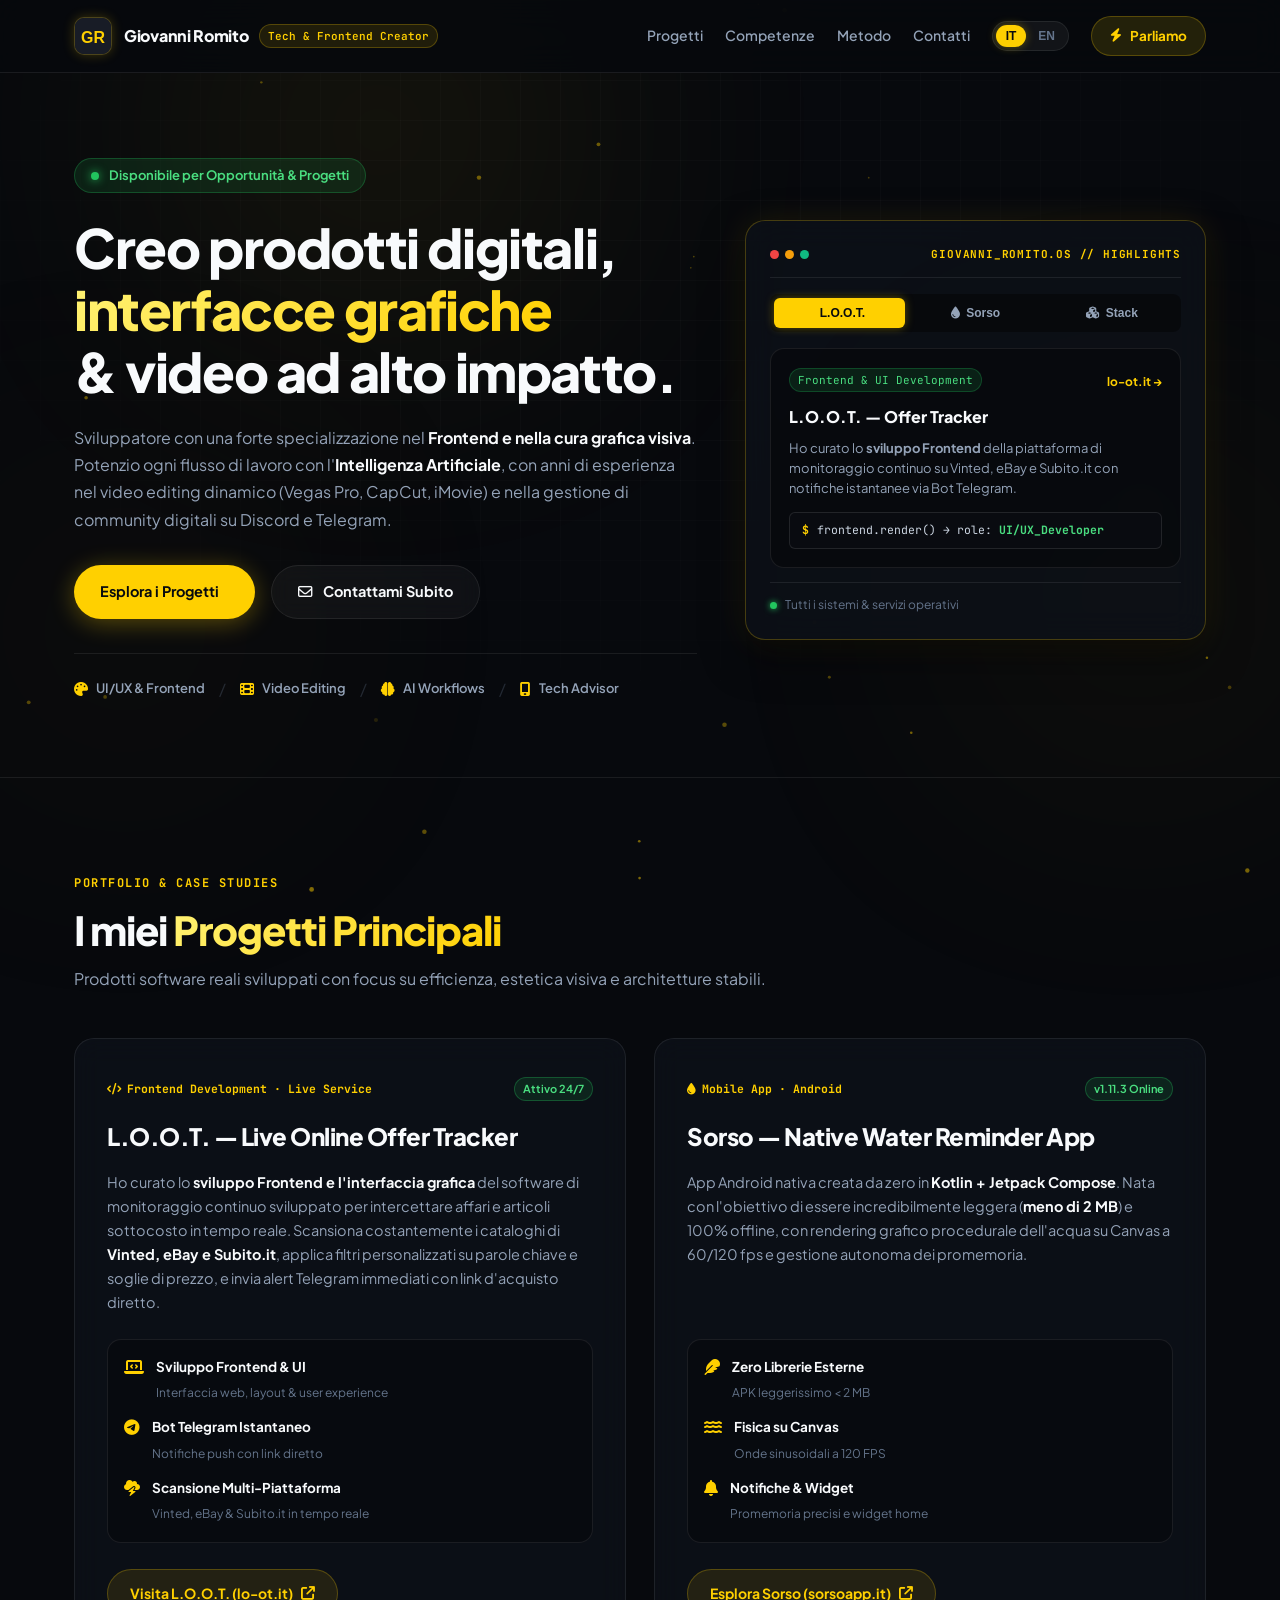
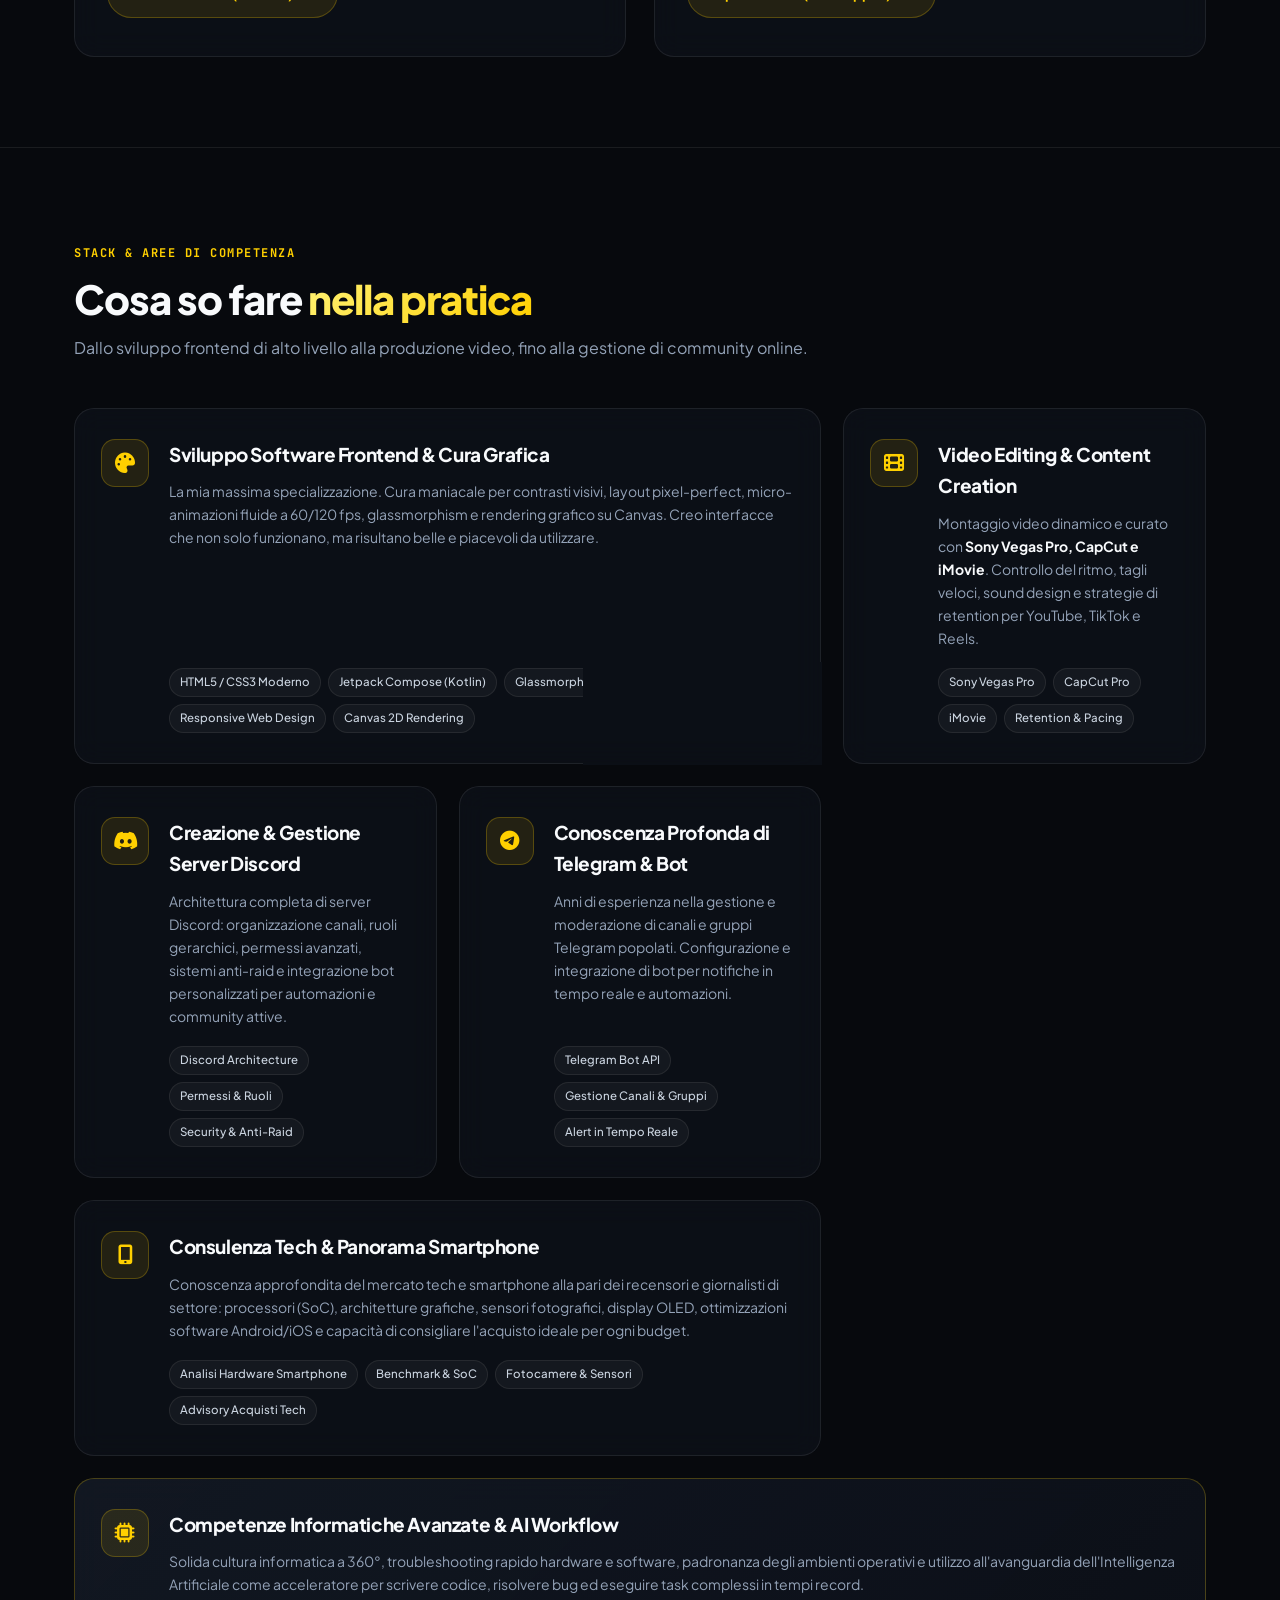
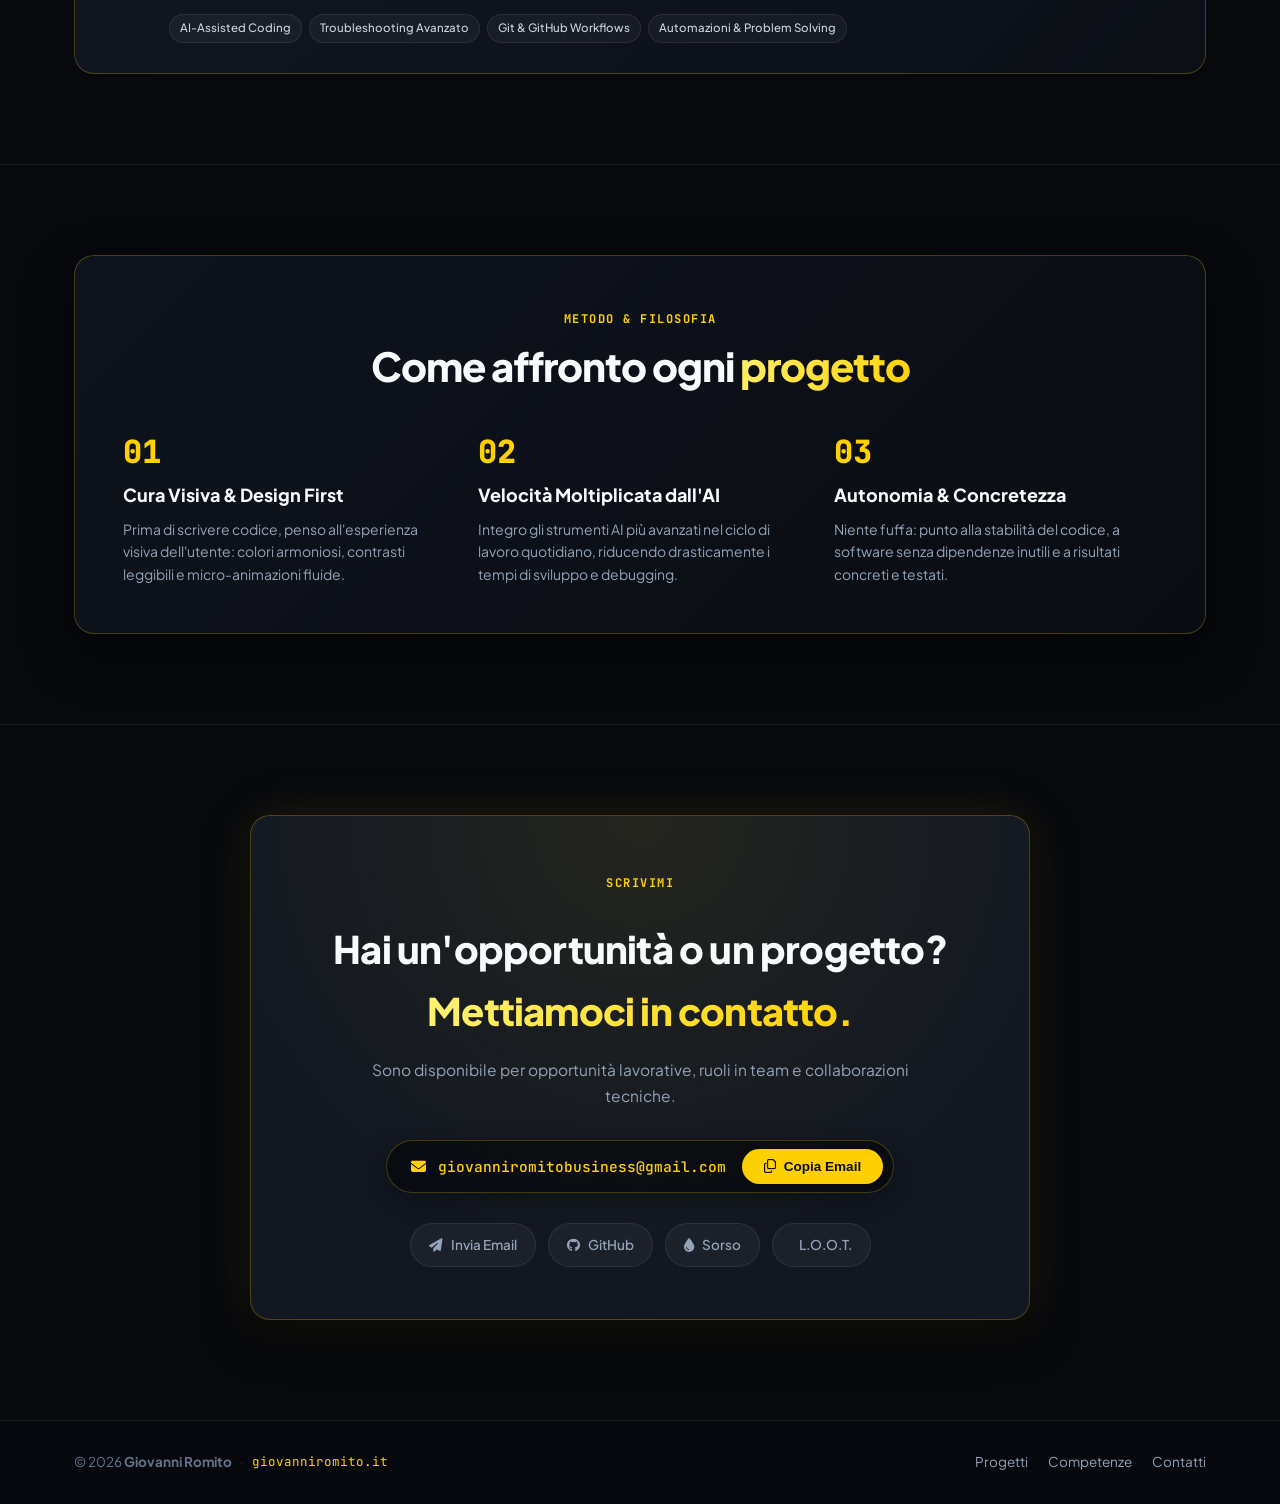
==== giovanni/index.html @ 025b7626 "Evidenziato ruolo Frontend & UI su progetto LOOT" ====
<!doctype html>
<html lang="it" data-lingua="it">
<head>
  <meta charset="utf-8">
  <meta name="viewport" content="width=device-width, initial-scale=1">
  <title>Giovanni Romito — Frontend Developer, Video Editor & Tech Specialist</title>
  <meta name="description" content="Portfolio di Giovanni Romito: Sviluppo Software Frontend, Video Editing, AI Workflow, Discord & Telegram Community Management e Tech Specialist.">
  
  <!-- Favicon -->
  <link rel="icon" href="data:image/svg+xml,<svg xmlns='http://www.w3.org/2000/svg' viewBox='0 0 100 100'><text y='.9em' font-size='90'>⚡</text></svg>">

  <!-- Google Fonts -->
  <link rel="preconnect" href="https://fonts.googleapis.com">
  <link rel="preconnect" href="https://fonts.gstatic.com" crossorigin>
  <link href="https://fonts.googleapis.com/css2?family=Plus+Jakarta+Sans:wght@300;400;500;600;700;800;900&family=JetBrains+Mono:wght@400;500;600;700&display=swap" rel="stylesheet">

  <!-- Font Awesome 6 Icons -->
  <link rel="stylesheet" href="https://cdnjs.cloudflare.com/ajax/libs/font-awesome/6.5.1/css/all.min.css" crossorigin="anonymous" referrerpolicy="no-referrer">

  <link rel="stylesheet" href="stile.css">
</head>
<body>

  <!-- Background Particle & Glow Canvas -->
  <canvas id="sfondo-particelle"></canvas>
  <div class="sfondo-glow glow-1"></div>
  <div class="sfondo-glow glow-2"></div>
  <div class="sfondo-glow glow-3"></div>
  <div class="griglia-sfondo"></div>

  <!-- HEADER / NAVBAR -->
  <header class="testata">
    <div class="contenitore barra-nav">
      
      <!-- Brand / Logo -->
      <a href="#" class="brand-box">
        <div class="avatar-cornice" title="Giovanni Romito">
          <!-- Placeholder avatar: quando avrai la tua foto profilo, basterà sostituire il file immagine qui sotto -->
          <img src="data:image/svg+xml,<svg xmlns='http://www.w3.org/2000/svg' viewBox='0 0 100 100'><rect width='100' height='100' rx='24' fill='%23181C26'/><text x='50%' y='58%' dominant-baseline='middle' text-anchor='middle' font-size='42' font-family='sans-serif' font-weight='bold' fill='%23FFD000'>GR</text></svg>" alt="Giovanni Romito" id="avatar-img" width="38" height="38">
        </div>
        <div class="brand-info">
          <span class="nome-brand">Giovanni Romito</span>
          <span class="badge-ruolo-nav" data-i18n="nav_ruolo">Tech & Frontend Creator</span>
        </div>
      </a>

      <!-- Nav Links -->
      <nav class="nav-voci">
        <a href="#progetti" class="nav-link" data-i18n="nav_progetti">Progetti</a>
        <a href="#competenze" class="nav-link" data-i18n="nav_competenze">Competenze</a>
        <a href="#metodo" class="nav-link" data-i18n="nav_metodo">Metodo</a>
        <a href="#contatti" class="nav-link" data-i18n="nav_contatti">Contatti</a>
        
        <!-- Segmented Language Switcher Pill -->
        <div class="pillola-lingua-switch">
          <button type="button" class="btn-lang attiva" data-lang="it">IT</button>
          <button type="button" class="btn-lang" data-lang="en">EN</button>
        </div>

        <!-- Scrivimi CTA Button -->
        <a href="#contatti" class="btn-scrivimi-top">
          <i class="fa-solid fa-bolt"></i>
          <span data-i18n="nav_scrivimi">Parliamo</span>
        </a>
      </nav>

      <!-- Mobile Hamburger -->
      <button class="menu-toggle" id="menu-toggle" aria-label="Menu">
        <i class="fa-solid fa-bars"></i>
      </button>
    </div>
  </header>

  <main>
    
    <!-- ==================== HERO SECTION (SPLIT ASIMMETRICO INNOVATIVO) ==================== -->
    <section class="sezione-hero">
      <div class="contenitore hero-split">
        
        <!-- Colonna Sinistra: Testi & Call to Action -->
        <div class="hero-col-sinistra">
          
          <div class="badge-stato rivela">
            <span class="punto-stato"></span>
            <span data-i18n="hero_badge">Disponibile per Opportunità & Progetti</span>
          </div>

          <h1 class="hero-titolo rivela">
            <span data-i18n="hero_titolo_1">Creo prodotti digitali,</span><br>
            <span class="testo-giallo" data-i18n="hero_titolo_2">interfacce grafiche</span><br>
            <span data-i18n="hero_titolo_3">& video ad alto impatto.</span>
          </h1>

          <p class="hero-sottotitolo rivela" data-i18n="hero_sottotitolo">
            Sviluppatore con una forte specializzazione nel <strong>Frontend e nella cura grafica visiva</strong>. Potenzio ogni flusso di lavoro con l'<strong>Intelligenza Artificiale</strong>, con anni di esperienza nel video editing dinamico (Vegas Pro, CapCut, iMovie) e nella gestione di community digitali su Discord e Telegram.
          </p>

          <!-- Action Buttons -->
          <div class="hero-pulsanti rivela">
            <a href="#progetti" class="btn btn-primario-glow">
              <span>Esplora i Progetti</span>
              <i class="fa-solid fa-arrow-down-right"></i>
            </a>
            <a href="#contatti" class="btn btn-secondario-outline">
              <i class="fa-regular fa-envelope"></i>
              <span data-i18n="btn_scrivimi">Contattami Subito</span>
            </a>
          </div>

          <!-- Quick Skills Ticker -->
          <div class="hero-ticker-competenze rivela">
            <div class="ticker-item"><i class="fa-solid fa-palette"></i> <span>UI/UX & Frontend</span></div>
            <div class="ticker-sep">/</div>
            <div class="ticker-item"><i class="fa-solid fa-film"></i> <span>Video Editing</span></div>
            <div class="ticker-sep">/</div>
            <div class="ticker-item"><i class="fa-solid fa-brain"></i> <span>AI Workflows</span></div>
            <div class="ticker-sep">/</div>
            <div class="ticker-item"><i class="fa-solid fa-mobile-screen"></i> <span>Tech Advisor</span></div>
          </div>

        </div>

        <!-- Colonna Destra: Hub Interattivo in Tempo Reale -->
        <div class="hero-col-destra rivela">
          <div class="scheda-hub-vetrina">
            
            <div class="hub-header">
              <div class="hub-pallini">
                <span></span><span></span><span></span>
              </div>
              <span class="hub-titolo-tag">GIOVANNI_ROMITO.OS // HIGHLIGHTS</span>
            </div>

            <!-- Tab Switcher nel Widget -->
            <div class="hub-tabs">
              <button class="tab-hub-btn attiva" data-hub-tab="loot"><i class="fa-solid fa-radar"></i> L.O.O.T.</button>
              <button class="tab-hub-btn" data-hub-tab="sorso"><i class="fa-solid fa-droplet"></i> Sorso</button>
              <button class="tab-hub-btn" data-hub-tab="stack"><i class="fa-solid fa-cubes"></i> Stack</button>
            </div>

            <!-- Vista 1: L.O.O.T. -->
            <div class="hub-pannello attiva" id="hub-loot">
              <div class="hub-progetto-anteprima">
                <div class="hub-progetto-top">
                  <span class="hub-badge-live">Frontend & UI Development</span>
                  <span class="hub-link-esterno"><a href="https://www.lo-ot.it/" target="_blank" rel="noopener">lo-ot.it &rarr;</a></span>
                </div>
                <h4>L.O.O.T. — Offer Tracker</h4>
                <p>Ho curato lo <strong>sviluppo Frontend</strong> della piattaforma di monitoraggio continuo su Vinted, eBay e Subito.it con notifiche istantanee via Bot Telegram.</p>
                <div class="hub-mini-console">
                  <span class="prompt">$</span> <span>frontend.render() &rarr; role: <b class="glow-txt">UI/UX_Developer</b></span>
                </div>
              </div>
            </div>

            <!-- Vista 2: Sorso -->
            <div class="hub-pannello" id="hub-sorso">
              <div class="hub-progetto-anteprima">
                <div class="hub-progetto-top">
                  <span class="hub-badge-live">Android App Nativa</span>
                  <span class="hub-link-esterno"><a href="https://sorsoapp.it/" target="_blank" rel="noopener">sorsoapp.it &rarr;</a></span>
                </div>
                <h4>Sorso — Water Reminder</h4>
                <p>App Android nativa in Kotlin + Jetpack Compose. &lt; 2 MB, fisica dell'acqua su Canvas procedurale e zero librerie esterne.</p>
                <div class="hub-mini-console">
                  <span class="prompt">$</span> <span>compose.render() &rarr; wave_fps: <b class="glow-txt">120 FPS</b></span>
                </div>
              </div>
            </div>

            <!-- Vista 3: Stack -->
            <div class="hub-pannello" id="hub-stack">
              <div class="hub-progetto-anteprima">
                <h4>Toolkit & Specializzazioni</h4>
                <div class="hub-stack-tag-grid">
                  <span>HTML5 / CSS3 Avanzato</span>
                  <span>Jetpack Compose UI</span>
                  <span>Sony Vegas Pro</span>
                  <span>CapCut Pro</span>
                  <span>Discord Architect</span>
                  <span>Telegram Bots</span>
                  <span>AI Prompting & Coding</span>
                  <span>Smartphone Hardware</span>
                </div>
              </div>
            </div>

            <div class="hub-footer">
              <div class="hub-status-riga">
                <span class="hub-ping"></span>
                <span>Tutti i sistemi & servizi operativi</span>
              </div>
            </div>

          </div>
        </div>

      </div>
    </section>

    <!-- ==================== PROGETTI PRINCIPALI ==================== -->
    <section id="progetti" class="sezione-progetti">
      <div class="contenitore">
        
        <div class="sezione-testata rivela">
          <span class="sopratitolo" data-i18n="progetti_sopratitolo">Portfolio & Case Studies</span>
          <h2 data-i18n="progetti_titolo">I miei <span class="testo-giallo">Progetti Principali</span></h2>
          <p class="sezione-descrizione" data-i18n="progetti_desc">
            Prodotti software reali sviluppati con focus su efficienza, estetica visiva e architetture stabili.
          </p>
        </div>

        <div class="griglia-progetti-duo">
          
          <!-- Card Progetto 1: L.O.O.T. -->
          <div class="card-progetto-grande rivela">
            <div class="card-progetto-inner">
              
              <div class="progetto-badge-linea">
                <span class="tag-categoria"><i class="fa-solid fa-code"></i> Frontend Development · Live Service</span>
                <span class="badge-stato-verde">Attivo 24/7</span>
              </div>

              <h3>L.O.O.T. — Live Online Offer Tracker</h3>

              <p class="progetto-testo-lungo" data-i18n="loot_desc">
                Ho curato lo <strong>sviluppo Frontend e l'interfaccia grafica</strong> del software di monitoraggio continuo sviluppato per intercettare affari e articoli sottocosto in tempo reale. Scansiona costantemente i cataloghi di <strong>Vinted, eBay e Subito.it</strong>, applica filtri personalizzati su parole chiave e soglie di prezzo, e invia alert Telegram immediati con link d'acquisto diretto.
              </p>

              <!-- Caratteristiche Chiave a Matrice -->
              <div class="matrice-caratteristiche">
                <div class="matrice-item">
                  <i class="fa-solid fa-laptop-code"></i>
                  <div>
                    <strong data-i18n="loot_feat_1_titolo">Sviluppo Frontend & UI</strong>
                    <span data-i18n="loot_feat_1_desc">Interfaccia web, layout & user experience</span>
                  </div>
                </div>
                <div class="matrice-item">
                  <i class="fa-brands fa-telegram"></i>
                  <div>
                    <strong data-i18n="loot_feat_2_titolo">Bot Telegram Istantaneo</strong>
                    <span data-i18n="loot_feat_2_desc">Notifiche push con link diretto</span>
                  </div>
                </div>
                <div class="matrice-item">
                  <i class="fa-solid fa-cloud-bolt"></i>
                  <div>
                    <strong data-i18n="loot_feat_3_titolo">Scansione Multi-Piattaforma</strong>
                    <span data-i18n="loot_feat_3_desc">Vinted, eBay & Subito.it in tempo reale</span>
                  </div>
                </div>
              </div>

              <div class="progetto-pulsante-box">
                <a href="https://www.lo-ot.it/" target="_blank" rel="noopener" class="btn btn-progetto">
                  <span data-i18n="btn_visita_loot">Visita L.O.O.T. (lo-ot.it)</span>
                  <i class="fa-solid fa-arrow-up-right-from-square"></i>
                </a>
              </div>

            </div>
          </div>

          <!-- Card Progetto 2: Sorso -->
          <div class="card-progetto-grande rivela">
            <div class="card-progetto-inner">
              
              <div class="progetto-badge-linea">
                <span class="tag-categoria"><i class="fa-solid fa-droplet"></i> Mobile App · Android</span>
                <span class="badge-stato-verde">v1.11.3 Online</span>
              </div>

              <h3>Sorso — Native Water Reminder App</h3>

              <p class="progetto-testo-lungo" data-i18n="sorso_desc">
                App Android nativa creata da zero in <strong>Kotlin + Jetpack Compose</strong>. Nata con l'obiettivo di essere incredibilmente leggera (<strong>meno di 2 MB</strong>) e 100% offline, con rendering grafico procedurale dell'acqua su Canvas a 60/120 fps e gestione autonoma dei promemoria.
              </p>

              <!-- Caratteristiche Chiave a Matrice -->
              <div class="matrice-caratteristiche">
                <div class="matrice-item">
                  <i class="fa-solid fa-feather"></i>
                  <div>
                    <strong data-i18n="sorso_feat_1_titolo">Zero Librerie Esterne</strong>
                    <span data-i18n="sorso_feat_1_desc">APK leggerissimo &lt; 2 MB</span>
                  </div>
                </div>
                <div class="matrice-item">
                  <i class="fa-solid fa-water"></i>
                  <div>
                    <strong data-i18n="sorso_feat_2_titolo">Fisica su Canvas</strong>
                    <span data-i18n="sorso_feat_2_desc">Onde sinusoidali a 120 FPS</span>
                  </div>
                </div>
                <div class="matrice-item">
                  <i class="fa-solid fa-bell"></i>
                  <div>
                    <strong data-i18n="sorso_feat_3_titolo">Notifiche & Widget</strong>
                    <span data-i18n="sorso_feat_3_desc">Promemoria precisi e widget home</span>
                  </div>
                </div>
              </div>

              <div class="progetto-pulsante-box">
                <a href="https://sorsoapp.it/" target="_blank" rel="noopener" class="btn btn-progetto">
                  <span data-i18n="btn_visita_sorso">Esplora Sorso (sorsoapp.it)</span>
                  <i class="fa-solid fa-arrow-up-right-from-square"></i>
                </a>
              </div>

            </div>
          </div>

        </div>

      </div>
    </section>

    <!-- ==================== TUTTE LE COMPETENZE (HEX / BENTO GRID) ==================== -->
    <section id="competenze" class="sezione-competenze">
      <div class="contenitore">
        
        <div class="sezione-testata rivela">
          <span class="sopratitolo" data-i18n="competenze_sopratitolo">Stack & Aree di Competenza</span>
          <h2 data-i18n="competenze_titolo">Cosa so fare <span class="testo-giallo">nella pratica</span></h2>
          <p class="sezione-descrizione" data-i18n="competenze_desc">
            Dallo sviluppo frontend di alto livello alla produzione video, fino alla gestione di community online.
          </p>
        </div>

        <div class="griglia-competenze-bento">
          
          <!-- Box 1: Frontend & UI Design -->
          <div class="box-skill skill-span-2 rivela">
            <div class="skill-icona-box">
              <i class="fa-solid fa-palette"></i>
            </div>
            <div class="skill-corpo">
              <h3 data-i18n="skill_frontend_titolo">Sviluppo Software Frontend & Cura Grafica</h3>
              <p data-i18n="skill_frontend_desc">
                La mia massima specializzazione. Cura maniacale per contrasti visivi, layout pixel-perfect, micro-animazioni fluide a 60/120 fps, glassmorphism e rendering grafico su Canvas. Creo interfacce che non solo funzionano, ma risultano belle e piacevoli da utilizzare.
              </p>
              <div class="skill-tags">
                <span>HTML5 / CSS3 Moderno</span>
                <span>Jetpack Compose (Kotlin)</span>
                <span>Glassmorphism & Micro-animations</span>
                <span>Responsive Web Design</span>
                <span>Canvas 2D Rendering</span>
              </div>
            </div>
          </div>

          <!-- Box 2: Video Editing -->
          <div class="box-skill rivela">
            <div class="skill-icona-box">
              <i class="fa-solid fa-film"></i>
            </div>
            <div class="skill-corpo">
              <h3 data-i18n="skill_video_titolo">Video Editing & Content Creation</h3>
              <p data-i18n="skill_video_desc">
                Montaggio video dinamico e curato con <strong>Sony Vegas Pro, CapCut e iMovie</strong>. Controllo del ritmo, tagli veloci, sound design e strategie di retention per YouTube, TikTok e Reels.
              </p>
              <div class="skill-tags">
                <span>Sony Vegas Pro</span>
                <span>CapCut Pro</span>
                <span>iMovie</span>
                <span>Retention & Pacing</span>
              </div>
            </div>
          </div>

          <!-- Box 3: Discord Server Management -->
          <div class="box-skill rivela">
            <div class="skill-icona-box">
              <i class="fa-brands fa-discord"></i>
            </div>
            <div class="skill-corpo">
              <h3 data-i18n="skill_discord_titolo">Creazione & Gestione Server Discord</h3>
              <p data-i18n="skill_discord_desc">
                Architettura completa di server Discord: organizzazione canali, ruoli gerarchici, permessi avanzati, sistemi anti-raid e integrazione bot personalizzati per automazioni e community attive.
              </p>
              <div class="skill-tags">
                <span>Discord Architecture</span>
                <span>Permessi & Ruoli</span>
                <span>Security & Anti-Raid</span>
              </div>
            </div>
          </div>

          <!-- Box 4: Telegram & Bot -->
          <div class="box-skill rivela">
            <div class="skill-icona-box">
              <i class="fa-brands fa-telegram"></i>
            </div>
            <div class="skill-corpo">
              <h3 data-i18n="skill_telegram_titolo">Conoscenza Profonda di Telegram & Bot</h3>
              <p data-i18n="skill_telegram_desc">
                Anni di esperienza nella gestione e moderazione di canali e gruppi Telegram popolati. Configurazione e integrazione di bot per notifiche in tempo reale e automazioni.
              </p>
              <div class="skill-tags">
                <span>Telegram Bot API</span>
                <span>Gestione Canali & Gruppi</span>
                <span>Alert in Tempo Reale</span>
              </div>
            </div>
          </div>

          <!-- Box 5: Tech & Smartphone Specialist -->
          <div class="box-skill skill-span-2 rivela">
            <div class="skill-icona-box">
              <i class="fa-solid fa-mobile-screen-button"></i>
            </div>
            <div class="skill-corpo">
              <h3 data-i18n="skill_tech_titolo">Consulenza Tech & Panorama Smartphone</h3>
              <p data-i18n="skill_tech_desc">
                Conoscenza approfondita del mercato tech e smartphone alla pari dei recensori e giornalisti di settore: processori (SoC), architetture grafiche, sensori fotografici, display OLED, ottimizzazioni software Android/iOS e capacità di consigliare l'acquisto ideale per ogni budget.
              </p>
              <div class="skill-tags">
                <span>Analisi Hardware Smartphone</span>
                <span>Benchmark & SoC</span>
                <span>Fotocamere & Sensori</span>
                <span>Advisory Acquisti Tech</span>
              </div>
            </div>
          </div>

          <!-- Box 6: Competenze Informatiche Avanzate & AI -->
          <div class="box-skill skill-span-3 rivela box-it-highlight">
            <div class="skill-icona-box">
              <i class="fa-solid fa-microchip"></i>
            </div>
            <div class="skill-corpo">
              <h3 data-i18n="skill_it_titolo">Competenze Informatiche Avanzate & AI Workflow</h3>
              <p data-i18n="skill_it_desc">
                Solida cultura informatica a 360°, troubleshooting rapido hardware e software, padronanza degli ambienti operativi e utilizzo all'avanguardia dell'Intelligenza Artificiale come acceleratore per scrivere codice, risolvere bug ed eseguire task complessi in tempi record.
              </p>
              <div class="skill-tags">
                <span>AI-Assisted Coding</span>
                <span>Troubleshooting Avanzato</span>
                <span>Git & GitHub Workflows</span>
                <span>Automazioni & Problem Solving</span>
              </div>
            </div>
          </div>

        </div>

      </div>
    </section>

    <!-- ==================== IL MIO METODO ==================== -->
    <section id="metodo" class="sezione-metodo">
      <div class="contenitore">
        <div class="metodo-box rivela">
          <div class="sezione-testata-centrata">
            <span class="sopratitolo" data-i18n="approccio_sopratitolo">Metodo & Filosofia</span>
            <h2 data-i18n="approccio_titolo">Come affronto ogni <span class="testo-giallo">progetto</span></h2>
          </div>

          <div class="metodo-steps-griglia">
            <div class="metodo-col">
              <div class="step-num">01</div>
              <h4 data-i18n="metodo_1_titolo">Cura Visiva & Design First</h4>
              <p data-i18n="metodo_1_desc">Prima di scrivere codice, penso all'esperienza visiva dell'utente: colori armoniosi, contrasti leggibili e micro-animazioni fluide.</p>
            </div>

            <div class="metodo-col">
              <div class="step-num">02</div>
              <h4 data-i18n="metodo_2_titolo">Velocità Moltiplicata dall'AI</h4>
              <p data-i18n="metodo_2_desc">Integro gli strumenti AI più avanzati nel ciclo di lavoro quotidiano, riducendo drasticamente i tempi di sviluppo e debugging.</p>
            </div>

            <div class="metodo-col">
              <div class="step-num">03</div>
              <h4 data-i18n="metodo_3_titolo">Autonomia & Concretezza</h4>
              <p data-i18n="metodo_3_desc">Niente fuffa: punto alla stabilità del codice, a software senza dipendenze inutili e a risultati concreti e testati.</p>
            </div>
          </div>
        </div>
      </div>
    </section>

    <!-- ==================== CONTATTI ==================== -->
    <section id="contatti" class="sezione-contatti">
      <div class="contenitore">
        <div class="contatti-card rivela">
          <span class="sopratitolo" data-i18n="contatti_sopratitolo">Scrivimi</span>
          <h2 data-i18n="contatti_titolo">Hai un'opportunità o un progetto? <span class="testo-giallo">Mettiamoci in contatto.</span></h2>
          <p class="contatti-desc" data-i18n="contatti_desc">
            Sono disponibile per opportunità lavorative, ruoli in team e collaborazioni tecniche.
          </p>

          <!-- Email Box -->
          <div class="box-email">
            <div class="email-indirizzo">
              <i class="fa-solid fa-envelope email-icona"></i>
              <span id="testo-email">giovanniromitobusiness@gmail.com</span>
            </div>
            <button class="btn-copia-email" id="btn-copia-email" title="Copia email">
              <i class="fa-regular fa-copy"></i>
              <span id="btn-copia-testo" data-i18n="btn_copia">Copia Email</span>
            </button>
          </div>

          <!-- Channel Links -->
          <div class="contatti-canali">
            <a href="mailto:giovanniromitobusiness@gmail.com" class="canale-link">
              <i class="fa-solid fa-paper-plane"></i>
              <span data-i18n="canale_email">Invia Email</span>
            </a>
            <a href="https://github.com/sorsoapp" target="_blank" rel="noopener" class="canale-link">
              <i class="fa-brands fa-github"></i>
              <span>GitHub</span>
            </a>
            <a href="https://sorsoapp.it" target="_blank" rel="noopener" class="canale-link">
              <i class="fa-solid fa-droplet"></i>
              <span>Sorso</span>
            </a>
            <a href="https://www.lo-ot.it/" target="_blank" rel="noopener" class="canale-link">
              <i class="fa-solid fa-radar"></i>
              <span>L.O.O.T.</span>
            </a>
          </div>
        </div>
      </div>
    </section>

  </main>

  <!-- FOOTER -->
  <footer class="piede-pagina">
    <div class="contenitore piede-contenuto">
      <div class="piede-info">
        <span>© <span id="anno-corrente">2026</span> <strong>Giovanni Romito</strong></span>
        <span class="punto-sep">·</span>
        <span class="piede-dominio">giovanniromito.it</span>
      </div>
      <div class="piede-link">
        <a href="#progetti" data-i18n="nav_progetti">Progetti</a>
        <a href="#competenze" data-i18n="nav_competenze">Competenze</a>
        <a href="#contatti" data-i18n="nav_contatti">Contatti</a>
      </div>
    </div>
  </footer>

  <script src="script.js"></script>
</body>
</html>
---- giovanni/stile.css ----
/* ==========================================================================
   GIOVANNI ROMITO — PERSONAL PORTFOLIO STYLESHEET (V3 BESPOKE EDITION)
   Design System: Deep Obsidian & Electric Gold / Amber
   Original 2-Column Hero, Hub Matrix, Bento Skills & Micro-Animations
   ========================================================================== */

:root {
  /* Palette Principale */
  --sfondo-base: #07090D;
  --sfondo-superficie: #0D1118;
  --sfondo-card: rgba(14, 18, 26, 0.76);
  --sfondo-card-solida: #121722;
  --sfondo-hover: rgba(22, 28, 40, 0.9);

  /* Accento Giallo Elettrico / Oro Caldo */
  --giallo-primario: #FFD000;
  --giallo-caldo: #FFB703;
  --giallo-chiaro: #FFF275;
  --giallo-glow: rgba(255, 208, 0, 0.45);
  --giallo-subtle: rgba(255, 208, 0, 0.1);
  --giallo-border: rgba(255, 208, 0, 0.24);
  --giallo-border-hover: rgba(255, 208, 0, 0.7);

  /* Testi & Contrasti */
  --testo-principale: #F8FAFC;
  --testo-secondario: #94A3B8;
  --testo-soffuso: #64748B;
  --bordo-sottile: rgba(255, 255, 255, 0.08);

  /* Tipografia */
  --font-principale: 'Plus Jakarta Sans', -apple-system, BlinkMacSystemFont, "Segoe UI", Roboto, sans-serif;
  --font-mono: 'JetBrains Mono', monospace;

  /* Raggi & Ombre */
  --radius-sm: 8px;
  --radius-md: 14px;
  --radius-lg: 20px;
  --radius-pill: 9999px;
  --ombra-card: 0 16px 40px rgba(0, 0, 0, 0.5);
  --ombra-glow: 0 0 35px rgba(255, 208, 0, 0.22);
}

/* Reset Globale */
*, *::before, *::after {
  box-sizing: border-box;
  margin: 0;
  padding: 0;
}

html {
  scroll-behavior: smooth;
  color-scheme: dark;
}

body {
  background-color: var(--sfondo-base);
  color: var(--testo-principale);
  font-family: var(--font-principale);
  line-height: 1.65;
  overflow-x: hidden;
  position: relative;
  -webkit-font-smoothing: antialiased;
}

a {
  color: inherit;
  text-decoration: none;
}

.contenitore {
  max-width: 1180px;
  margin: 0 auto;
  padding: 0 24px;
}

/* ==================== BACKGROUND ANIMATIONS & GLOWS ==================== */
#sfondo-particelle {
  position: fixed;
  inset: 0;
  pointer-events: none;
  z-index: 0;
  width: 100%;
  height: 100%;
}

.griglia-sfondo {
  position: fixed;
  inset: 0;
  background-image: 
    linear-gradient(to right, rgba(255, 255, 255, 0.02) 1px, transparent 1px),
    linear-gradient(to bottom, rgba(255, 255, 255, 0.02) 1px, transparent 1px);
  background-size: 40px 40px;
  pointer-events: none;
  z-index: 0;
  mask-image: radial-gradient(ellipse 75% 65% at 50% 30%, #000 30%, transparent 85%);
  -webkit-mask-image: radial-gradient(ellipse 75% 65% at 50% 30%, #000 30%, transparent 85%);
}

.sfondo-glow {
  position: fixed;
  border-radius: 50%;
  filter: blur(140px);
  pointer-events: none;
  z-index: 0;
}

.glow-1 {
  width: 500px; height: 500px;
  background: radial-gradient(circle, var(--giallo-primario), transparent 70%);
  top: -120px; left: 10%;
  opacity: 0.18;
}

.glow-2 {
  width: 480px; height: 480px;
  background: radial-gradient(circle, #EAB308, transparent 70%);
  top: 40%; right: -100px;
  opacity: 0.12;
}

.glow-3 {
  width: 450px; height: 450px;
  background: radial-gradient(circle, #CA8A04, transparent 70%);
  bottom: 5%; left: -100px;
  opacity: 0.1;
}

main {
  position: relative;
  z-index: 1;
}

/* ==================== HEADER & NAVBAR ==================== */
.testata {
  position: sticky;
  top: 0;
  z-index: 100;
  backdrop-filter: blur(16px);
  -webkit-backdrop-filter: blur(16px);
  background: rgba(7, 9, 13, 0.85);
  border-bottom: 1px solid var(--bordo-sottile);
}

.barra-nav {
  display: flex;
  align-items: center;
  justify-content: space-between;
  height: 72px;
}

.brand-box {
  display: inline-flex;
  align-items: center;
  gap: 12px;
}

.avatar-cornice {
  width: 38px !important;
  height: 38px !important;
  min-width: 38px !important;
  max-width: 38px !important;
  min-height: 38px !important;
  max-height: 38px !important;
  border-radius: 10px;
  overflow: hidden;
  border: 1px solid var(--giallo-border);
  box-shadow: 0 0 12px rgba(255, 208, 0, 0.22);
  flex-shrink: 0;
  display: flex;
  align-items: center;
  justify-content: center;
  background: #141824;
}

.avatar-cornice img {
  width: 38px !important;
  height: 38px !important;
  max-width: 38px !important;
  max-height: 38px !important;
  object-fit: cover;
  display: block;
  border-radius: 9px;
}

.brand-info {
  display: flex;
  align-items: center;
  gap: 10px;
}

.nome-brand {
  font-size: 16px;
  font-weight: 800;
  color: var(--testo-principale);
  letter-spacing: -0.3px;
  white-space: nowrap;
}

.badge-ruolo-nav {
  font-size: 11px;
  color: var(--giallo-primario);
  background: var(--giallo-subtle);
  border: 1px solid var(--giallo-border);
  padding: 2px 8px;
  border-radius: var(--radius-pill);
  font-weight: 600;
  font-family: var(--font-mono);
}

.nav-voci {
  display: flex;
  align-items: center;
  gap: 22px;
}

.nav-link {
  font-size: 14px;
  font-weight: 550;
  color: var(--testo-secondario);
  transition: color 0.2s ease;
}

.nav-link:hover {
  color: var(--testo-principale);
}

/* Segmented Language Switcher */
.pillola-lingua-switch {
  display: inline-flex;
  align-items: center;
  background: rgba(255, 255, 255, 0.05);
  border: 1px solid var(--bordo-sottile);
  border-radius: var(--radius-pill);
  padding: 3px;
  gap: 2px;
}

.btn-lang {
  background: none;
  border: none;
  color: var(--testo-soffuso);
  font-size: 12px;
  font-weight: 750;
  padding: 4px 10px;
  border-radius: var(--radius-pill);
  cursor: pointer;
  transition: all 0.2s ease;
}

.btn-lang:hover {
  color: var(--testo-principale);
}

.btn-lang.attiva {
  background: var(--giallo-primario);
  color: #080A0E;
  box-shadow: 0 0 10px rgba(255, 208, 0, 0.35);
}

/* Pulsante Scrivimi in Topbar */
.btn-scrivimi-top {
  display: inline-flex;
  align-items: center;
  gap: 8px;
  background: rgba(255, 208, 0, 0.12);
  border: 1px solid var(--giallo-border);
  color: var(--giallo-primario);
  padding: 8px 18px;
  border-radius: var(--radius-pill);
  font-size: 13.5px;
  font-weight: 700;
  transition: all 0.25s ease;
}

.btn-scrivimi-top:hover {
  background: var(--giallo-primario);
  color: #080A0E;
  box-shadow: 0 0 18px var(--giallo-glow);
  transform: translateY(-1px);
}

.menu-toggle {
  display: none;
  background: none;
  border: none;
  color: var(--testo-principale);
  font-size: 20px;
  cursor: pointer;
}

/* ==================== BUTTONS ==================== */
.btn {
  display: inline-flex;
  align-items: center;
  justify-content: center;
  gap: 10px;
  padding: 14px 26px;
  border-radius: var(--radius-pill);
  font-size: 14.5px;
  font-weight: 700;
  cursor: pointer;
  transition: all 0.25s cubic-bezier(0.16, 1, 0.3, 1);
  border: none;
}

.btn-primario-glow {
  background: var(--giallo-primario);
  color: #080A0E;
  box-shadow: 0 4px 24px rgba(255, 208, 0, 0.32);
}

.btn-primario-glow:hover {
  background: var(--giallo-chiaro);
  transform: translateY(-2px);
  box-shadow: 0 8px 32px rgba(255, 208, 0, 0.45);
}

.btn-secondario-outline {
  background: rgba(255, 255, 255, 0.04);
  color: var(--testo-principale);
  border: 1px solid var(--bordo-sottile);
  backdrop-filter: blur(10px);
}

.btn-secondario-outline:hover {
  background: rgba(255, 255, 255, 0.08);
  border-color: rgba(255, 255, 255, 0.2);
  transform: translateY(-2px);
}

.btn-progetto {
  background: var(--giallo-subtle);
  border: 1px solid var(--giallo-border);
  color: var(--giallo-primario);
  padding: 12px 22px;
  border-radius: var(--radius-pill);
  font-size: 14px;
  font-weight: 700;
  display: inline-flex;
  align-items: center;
  gap: 8px;
  transition: all 0.25s ease;
}

.btn-progetto:hover {
  background: var(--giallo-primario);
  color: #080A0E;
  box-shadow: 0 0 20px var(--giallo-glow);
  transform: translateY(-2px);
}

.testo-giallo {
  color: var(--giallo-primario);
  background: linear-gradient(135deg, var(--giallo-chiaro), var(--giallo-primario));
  -webkit-background-clip: text;
  -webkit-text-fill-color: transparent;
}

/* ==================== HERO SECTION (SPLIT ASIMMETRICO) ==================== */
.sezione-hero {
  padding: 85px 0 75px;
}

.hero-split {
  display: grid;
  grid-template-columns: 1.15fr 0.85fr;
  gap: 48px;
  align-items: center;
}

.badge-stato {
  display: inline-flex;
  align-items: center;
  gap: 10px;
  padding: 6px 16px;
  border-radius: var(--radius-pill);
  background: rgba(34, 197, 94, 0.12);
  border: 1px solid rgba(34, 197, 94, 0.28);
  color: #4ADE80;
  font-size: 13px;
  font-weight: 650;
  margin-bottom: 24px;
}

.punto-stato {
  width: 8px;
  height: 8px;
  background-color: #22C55E;
  border-radius: 50%;
  box-shadow: 0 0 10px #22C55E;
  animation: pulsa 2s infinite ease-in-out;
}

@keyframes pulsa {
  0%, 100% { opacity: 1; transform: scale(1); }
  50% { opacity: 0.35; transform: scale(0.85); }
}

.hero-titolo {
  font-size: clamp(34px, 4.8vw, 54px);
  font-weight: 850;
  line-height: 1.14;
  letter-spacing: -1.4px;
  margin-bottom: 22px;
}

.hero-sottotitolo {
  font-size: 16px;
  color: var(--testo-secondario);
  line-height: 1.7;
  margin-bottom: 32px;
}

.hero-sottotitolo strong {
  color: var(--testo-principale);
}

.hero-pulsanti {
  display: flex;
  gap: 16px;
  flex-wrap: wrap;
  margin-bottom: 34px;
}

.hero-ticker-competenze {
  display: flex;
  align-items: center;
  gap: 14px;
  flex-wrap: wrap;
  padding-top: 22px;
  border-top: 1px solid var(--bordo-sottile);
}

.ticker-item {
  display: inline-flex;
  align-items: center;
  gap: 8px;
  font-size: 13px;
  font-weight: 600;
  color: var(--testo-secondario);
}

.ticker-item i {
  color: var(--giallo-primario);
  font-size: 14px;
}

.ticker-sep {
  color: var(--testo-soffuso);
  opacity: 0.3;
}

/* Colonna Destra: Hub Vetrina Interattivo */
.scheda-hub-vetrina {
  background: var(--sfondo-card);
  backdrop-filter: blur(16px);
  -webkit-backdrop-filter: blur(16px);
  border: 1px solid var(--giallo-border);
  border-radius: var(--radius-lg);
  padding: 24px;
  box-shadow: var(--ombra-card), 0 0 35px rgba(255, 208, 0, 0.1);
  transform: translateZ(0);
}

.hub-header {
  display: flex;
  align-items: center;
  justify-content: space-between;
  padding-bottom: 14px;
  border-bottom: 1px solid var(--bordo-sottile);
  margin-bottom: 16px;
}

.hub-pallini {
  display: flex;
  gap: 6px;
}

.hub-pallini span {
  width: 9px; height: 9px; border-radius: 50%;
}
.hub-pallini span:nth-child(1) { background: #EF4444; }
.hub-pallini span:nth-child(2) { background: #F59E0B; }
.hub-pallini span:nth-child(3) { background: #10B981; }

.hub-titolo-tag {
  font-family: var(--font-mono);
  font-size: 11px;
  font-weight: 700;
  color: var(--giallo-primario);
  letter-spacing: 0.8px;
}

.hub-tabs {
  display: grid;
  grid-template-columns: repeat(3, 1fr);
  gap: 6px;
  background: rgba(0, 0, 0, 0.4);
  padding: 4px;
  border-radius: var(--radius-sm);
  margin-bottom: 16px;
}

.tab-hub-btn {
  background: none;
  border: none;
  color: var(--testo-secondario);
  font-size: 12px;
  font-weight: 650;
  padding: 8px 4px;
  border-radius: 6px;
  cursor: pointer;
  transition: all 0.2s ease;
  display: flex;
  align-items: center;
  justify-content: center;
  gap: 6px;
}

.tab-hub-btn.attiva {
  background: var(--giallo-primario);
  color: #080A0E;
  box-shadow: 0 0 10px rgba(255, 208, 0, 0.35);
}

.hub-pannello {
  display: none;
}

.hub-pannello.attiva {
  display: block;
}

.hub-progetto-anteprima {
  background: rgba(0, 0, 0, 0.35);
  border: 1px solid var(--bordo-sottile);
  border-radius: var(--radius-md);
  padding: 18px;
}

.hub-progetto-top {
  display: flex;
  justify-content: space-between;
  align-items: center;
  margin-bottom: 10px;
}

.hub-badge-live {
  font-family: var(--font-mono);
  font-size: 11px;
  color: #4ADE80;
  background: rgba(34, 197, 94, 0.12);
  border: 1px solid rgba(34, 197, 94, 0.25);
  padding: 2px 8px;
  border-radius: var(--radius-pill);
}

.hub-link-esterno a {
  font-size: 12px;
  font-weight: 700;
  color: var(--giallo-primario);
}

.hub-progetto-anteprima h4 {
  font-size: 16px;
  font-weight: 800;
  margin-bottom: 8px;
}

.hub-progetto-anteprima p {
  font-size: 13px;
  color: var(--testo-secondario);
  line-height: 1.55;
  margin-bottom: 14px;
}

.hub-mini-console {
  background: #090B10;
  border: 1px solid rgba(255, 255, 255, 0.1);
  border-radius: 6px;
  padding: 8px 12px;
  font-family: var(--font-mono);
  font-size: 11.5px;
  color: #CBD5E1;
  display: flex;
  align-items: center;
  gap: 8px;
}

.hub-mini-console .prompt {
  color: var(--giallo-primario);
  font-weight: 700;
}

.glow-txt {
  color: #4ADE80;
}

.hub-stack-tag-grid {
  display: flex;
  flex-wrap: wrap;
  gap: 6px;
  margin-top: 8px;
}

.hub-stack-tag-grid span {
  background: var(--giallo-subtle);
  border: 1px solid var(--giallo-border);
  color: var(--giallo-primario);
  font-size: 11.5px;
  font-weight: 600;
  padding: 4px 10px;
  border-radius: var(--radius-pill);
}

.hub-footer {
  margin-top: 14px;
  padding-top: 12px;
  border-top: 1px solid var(--bordo-sottile);
}

.hub-status-riga {
  display: flex;
  align-items: center;
  gap: 8px;
  font-size: 12px;
  color: var(--testo-soffuso);
}

.hub-ping {
  width: 7px; height: 7px; border-radius: 50%;
  background: #22C55E;
  box-shadow: 0 0 6px #22C55E;
}

/* ==================== COMMON SECTION HEADERS ==================== */
.sezione-testata {
  max-width: 760px;
  margin-bottom: 46px;
}

.sezione-testata-centrata {
  text-align: center;
  max-width: 720px;
  margin: 0 auto 46px;
}

.sopratitolo {
  display: inline-block;
  font-family: var(--font-mono);
  font-size: 12px;
  font-weight: 700;
  color: var(--giallo-primario);
  text-transform: uppercase;
  letter-spacing: 1.5px;
  margin-bottom: 12px;
}

.sezione-testata h2,
.sezione-testata-centrata h2 {
  font-size: clamp(28px, 4vw, 40px);
  font-weight: 800;
  letter-spacing: -1px;
  line-height: 1.2;
  margin-bottom: 12px;
}

.sezione-descrizione {
  font-size: 16px;
  color: var(--testo-secondario);
}

/* ==================== PROGETTI PRINCIPALI ==================== */
.sezione-progetti {
  padding: 90px 0;
  border-top: 1px solid var(--bordo-sottile);
}

.griglia-progetti-duo {
  display: grid;
  grid-template-columns: repeat(2, 1fr);
  gap: 28px;
}

.card-progetto-grande {
  background: var(--sfondo-card);
  backdrop-filter: blur(14px);
  -webkit-backdrop-filter: blur(14px);
  border: 1px solid var(--bordo-sottile);
  border-radius: var(--radius-lg);
  padding: 38px 32px;
  display: flex;
  flex-direction: column;
  transition: all 0.3s cubic-bezier(0.16, 1, 0.3, 1);
  transform: translateZ(0);
}

.card-progetto-grande:hover {
  border-color: var(--giallo-border-hover);
  box-shadow: var(--ombra-card), 0 0 35px rgba(255, 208, 0, 0.1);
  transform: translateY(-5px) translateZ(0);
}

.card-progetto-inner {
  display: flex;
  flex-direction: column;
  height: 100%;
}

.progetto-badge-linea {
  display: flex;
  justify-content: space-between;
  align-items: center;
  margin-bottom: 16px;
}

.tag-categoria {
  font-family: var(--font-mono);
  font-size: 11.5px;
  font-weight: 700;
  color: var(--giallo-primario);
  display: inline-flex;
  align-items: center;
  gap: 6px;
}

.badge-stato-verde {
  font-size: 11px;
  font-weight: 650;
  color: #4ADE80;
  background: rgba(34, 197, 94, 0.12);
  border: 1px solid rgba(34, 197, 94, 0.3);
  padding: 2px 8px;
  border-radius: var(--radius-pill);
}

.card-progetto-inner h3 {
  font-size: 24px;
  font-weight: 800;
  letter-spacing: -0.5px;
  margin-bottom: 14px;
}

.progetto-testo-lungo {
  font-size: 14.5px;
  color: var(--testo-secondario);
  line-height: 1.65;
  margin-bottom: 24px;
  flex-grow: 1;
}

.progetto-testo-lungo strong {
  color: var(--testo-principale);
}

/* Matrice Caratteristiche Chiave */
.matrice-caratteristiche {
  display: grid;
  grid-template-columns: 1fr;
  gap: 12px;
  background: rgba(0, 0, 0, 0.3);
  border: 1px solid var(--bordo-sottile);
  border-radius: var(--radius-md);
  padding: 16px;
  margin-bottom: 26px;
}

.matrice-item {
  display: flex;
  align-items: flex-start;
  gap: 12px;
}

.matrice-item i {
  color: var(--giallo-primario);
  font-size: 16px;
  margin-top: 3px;
  flex-shrink: 0;
}

.matrice-item strong {
  display: block;
  font-size: 13.5px;
  color: var(--testo-principale);
  font-weight: 700;
}

.matrice-item span {
  font-size: 12px;
  color: var(--testo-soffuso);
}

.progetto-pulsante-box {
  margin-top: auto;
}

/* ==================== GRIGLIA COMPETENZE (BENTO) ==================== */
.sezione-competenze {
  padding: 90px 0;
  border-top: 1px solid var(--bordo-sottile);
}

.griglia-competenze-bento {
  display: grid;
  grid-template-columns: repeat(3, 1fr);
  gap: 22px;
}

.box-skill {
  background: var(--sfondo-card);
  backdrop-filter: blur(14px);
  -webkit-backdrop-filter: blur(14px);
  border: 1px solid var(--bordo-sottile);
  border-radius: var(--radius-lg);
  padding: 30px 26px;
  display: flex;
  gap: 20px;
  transition: all 0.3s cubic-bezier(0.16, 1, 0.3, 1);
  transform: translateZ(0);
}

.box-skill:hover {
  transform: translateY(-4px) translateZ(0);
  border-color: var(--giallo-border-hover);
  box-shadow: var(--ombra-card);
}

.skill-span-2 {
  grid-column: span 2;
}

.skill-span-3 {
  grid-column: span 3;
}

.box-it-highlight {
  background: linear-gradient(135deg, rgba(20, 26, 38, 0.85) 0%, rgba(12, 16, 24, 0.95) 100%);
  border-color: var(--giallo-border);
}

.skill-icona-box {
  width: 48px;
  height: 48px;
  border-radius: var(--radius-md);
  background: var(--giallo-subtle);
  border: 1px solid var(--giallo-border);
  color: var(--giallo-primario);
  display: flex;
  align-items: center;
  justify-content: center;
  font-size: 20px;
  flex-shrink: 0;
}

.skill-corpo {
  display: flex;
  flex-direction: column;
  flex-grow: 1;
}

.skill-corpo h3 {
  font-size: 19px;
  font-weight: 750;
  letter-spacing: -0.4px;
  margin-bottom: 10px;
}

.skill-corpo p {
  font-size: 14px;
  color: var(--testo-secondario);
  line-height: 1.65;
  margin-bottom: 18px;
  flex-grow: 1;
}

.skill-corpo p strong {
  color: var(--testo-principale);
}

.skill-tags {
  display: flex;
  flex-wrap: wrap;
  gap: 7px;
  margin-top: auto;
}

.skill-tags span {
  background: rgba(255, 255, 255, 0.04);
  border: 1px solid rgba(255, 255, 255, 0.08);
  color: #CBD5E1;
  font-size: 11.5px;
  font-weight: 500;
  padding: 4px 10px;
  border-radius: var(--radius-pill);
  transition: all 0.2s ease;
}

.box-skill:hover .skill-tags span {
  background: var(--giallo-subtle);
  border-color: var(--giallo-border);
  color: var(--giallo-primario);
}

/* ==================== METODO SECTION ==================== */
.sezione-metodo {
  padding: 90px 0;
  border-top: 1px solid var(--bordo-sottile);
}

.metodo-box {
  background: linear-gradient(135deg, rgba(16, 21, 31, 0.9) 0%, rgba(10, 13, 19, 0.95) 100%);
  border: 1px solid var(--giallo-border);
  border-radius: var(--radius-lg);
  padding: 48px;
  box-shadow: 0 20px 50px rgba(0, 0, 0, 0.4);
}

.metodo-steps-griglia {
  display: grid;
  grid-template-columns: repeat(3, 1fr);
  gap: 32px;
}

.metodo-col {
  display: flex;
  flex-direction: column;
}

.step-num {
  font-family: var(--font-mono);
  font-size: 32px;
  font-weight: 900;
  color: var(--giallo-primario);
  margin-bottom: 12px;
  line-height: 1;
}

.metodo-col h4 {
  font-size: 18px;
  font-weight: 750;
  color: var(--testo-principale);
  margin-bottom: 8px;
}

.metodo-col p {
  font-size: 14px;
  color: var(--testo-secondario);
  line-height: 1.6;
}

/* ==================== CONTATTI SECTION ==================== */
.sezione-contatti {
  padding: 90px 0 100px;
  border-top: 1px solid var(--bordo-sottile);
}

.contatti-card {
  max-width: 780px;
  margin: 0 auto;
  text-align: center;
  background: radial-gradient(circle at 50% 0%, rgba(255, 208, 0, 0.08), transparent 70%), var(--sfondo-card-solida);
  border: 1px solid var(--giallo-border);
  border-radius: var(--radius-lg);
  padding: 52px 36px;
  box-shadow: var(--ombra-card), 0 0 50px rgba(255, 208, 0, 0.12);
}

.contatti-card h2 {
  font-size: clamp(26px, 3.8vw, 38px);
  font-weight: 800;
  letter-spacing: -0.8px;
  margin: 12px 0 14px;
}

.contatti-desc {
  font-size: 15.5px;
  color: var(--testo-secondario);
  max-width: 560px;
  margin: 0 auto 32px;
}

.box-email {
  display: inline-flex;
  align-items: center;
  justify-content: space-between;
  gap: 16px;
  background: rgba(0, 0, 0, 0.5);
  border: 1px solid var(--giallo-border);
  border-radius: var(--radius-pill);
  padding: 8px 10px 8px 24px;
  max-width: 100%;
  margin-bottom: 30px;
  box-shadow: 0 6px 24px rgba(0, 0, 0, 0.35);
}

.email-indirizzo {
  display: flex;
  align-items: center;
  gap: 12px;
  font-family: var(--font-mono);
  font-size: 14.5px;
  color: var(--giallo-primario);
  font-weight: 500;
  overflow: hidden;
  text-overflow: ellipsis;
  white-space: nowrap;
}

.email-icona {
  font-size: 15px;
  color: var(--giallo-primario);
}

.btn-copia-email {
  display: flex;
  align-items: center;
  gap: 8px;
  background: var(--giallo-primario);
  color: #080A0E;
  border: none;
  padding: 10px 22px;
  border-radius: var(--radius-pill);
  font-weight: 750;
  font-size: 13.5px;
  cursor: pointer;
  transition: all 0.2s ease;
}

.btn-copia-email:hover {
  background: var(--giallo-chiaro);
  transform: scale(1.03);
}

.contatti-canali {
  display: flex;
  justify-content: center;
  gap: 12px;
  flex-wrap: wrap;
}

.canale-link {
  display: inline-flex;
  align-items: center;
  gap: 8px;
  padding: 10px 18px;
  border-radius: var(--radius-pill);
  background: rgba(255, 255, 255, 0.04);
  border: 1px solid var(--bordo-sottile);
  color: var(--testo-secondario);
  font-size: 13.5px;
  font-weight: 550;
  transition: all 0.2s ease;
}

.canale-link:hover {
  background: var(--giallo-subtle);
  border-color: var(--giallo-border);
  color: var(--giallo-primario);
  transform: translateY(-2px);
}

/* ==================== FOOTER ==================== */
.piede-pagina {
  border-top: 1px solid var(--bordo-sottile);
  padding: 30px 0;
  background: rgba(7, 9, 13, 0.95);
}

.piede-contenuto {
  display: flex;
  justify-content: space-between;
  align-items: center;
  font-size: 13.5px;
  color: var(--testo-soffuso);
}

.piede-info {
  display: flex;
  align-items: center;
  gap: 8px;
}

.punto-sep { opacity: 0.4; }

.piede-dominio {
  color: var(--giallo-primario);
  font-family: var(--font-mono);
  font-size: 12.5px;
}

.piede-link {
  display: flex;
  gap: 20px;
}

.piede-link a {
  color: var(--testo-secondario);
  transition: color 0.2s ease;
}

.piede-link a:hover {
  color: var(--giallo-primario);
}

/* ==================== ANIMAZIONI DI SCORRIMENTO ==================== */
.rivela {
  opacity: 0;
  transform: translateY(26px);
  transition: opacity 0.65s cubic-bezier(0.16, 1, 0.3, 1), transform 0.65s cubic-bezier(0.16, 1, 0.3, 1);
}

.rivela.dentro {
  opacity: 1;
  transform: translateY(0);
}

/* ==================== RESPONSIVE DESIGN ==================== */
@media (max-width: 980px) {
  .hero-split {
    grid-template-columns: 1fr;
    gap: 36px;
  }
  .griglia-progetti-duo {
    grid-template-columns: 1fr;
  }
  .griglia-competenze-bento {
    grid-template-columns: 1fr;
  }
  .skill-span-2, .skill-span-3 {
    grid-column: span 1;
  }
  .metodo-steps-griglia {
    grid-template-columns: 1fr;
    gap: 24px;
  }
  .metodo-box {
    padding: 32px 22px;
  }
  .badge-ruolo-nav {
    display: none;
  }
}

@media (max-width: 768px) {
  .nav-voci {
    display: none;
    position: absolute;
    top: 72px;
    left: 0;
    width: 100%;
    background: var(--sfondo-superficie);
    border-bottom: 1px solid var(--bordo-sottile);
    flex-direction: column;
    padding: 22px;
    gap: 16px;
  }
  .nav-voci.aperto {
    display: flex;
  }
  .menu-toggle {
    display: block;
  }
  .box-skill {
    flex-direction: column;
    gap: 14px;
  }
  .contatti-card {
    padding: 38px 18px;
  }
  .box-email {
    flex-direction: column;
    border-radius: var(--radius-md);
    padding: 16px;
    gap: 14px;
    width: 100%;
  }
  .btn-copia-email {
    width: 100%;
    justify-content: center;
  }
  .piede-contenuto {
    flex-direction: column;
    gap: 14px;
    text-align: center;
  }
}
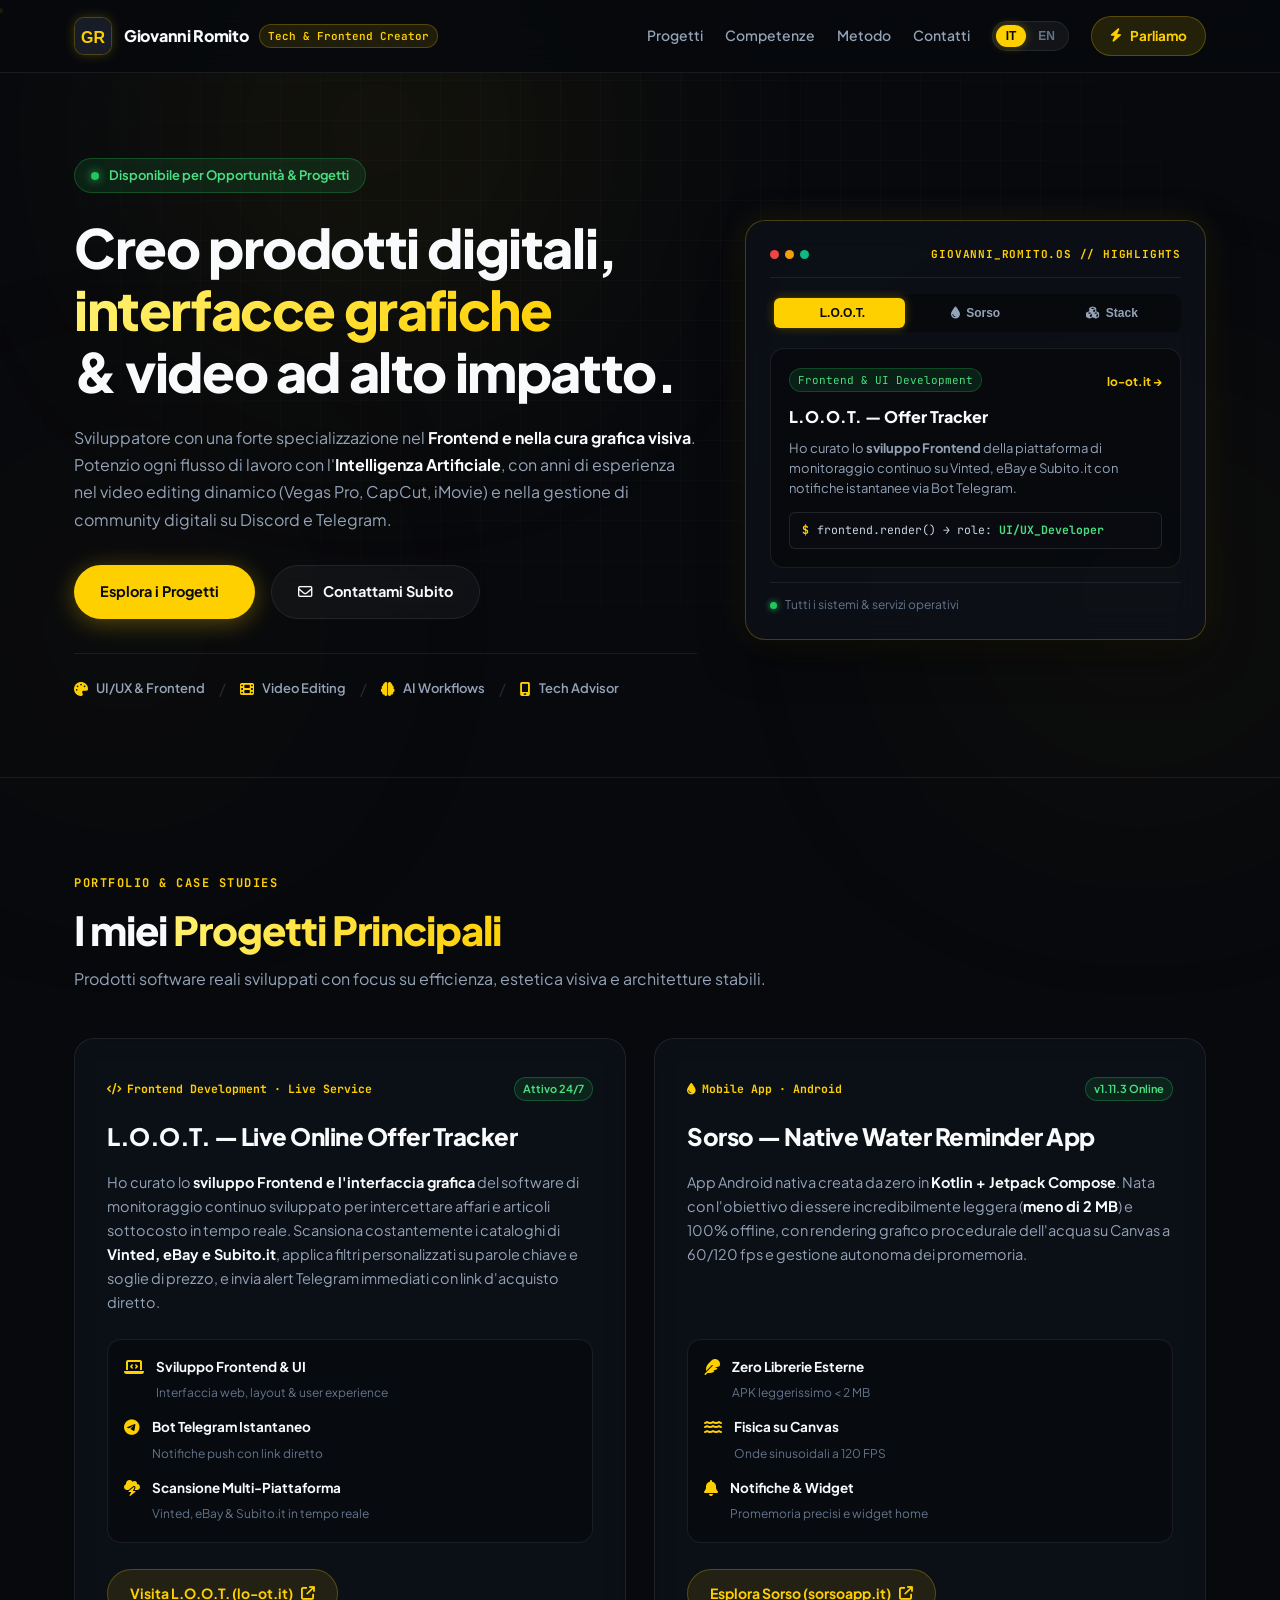
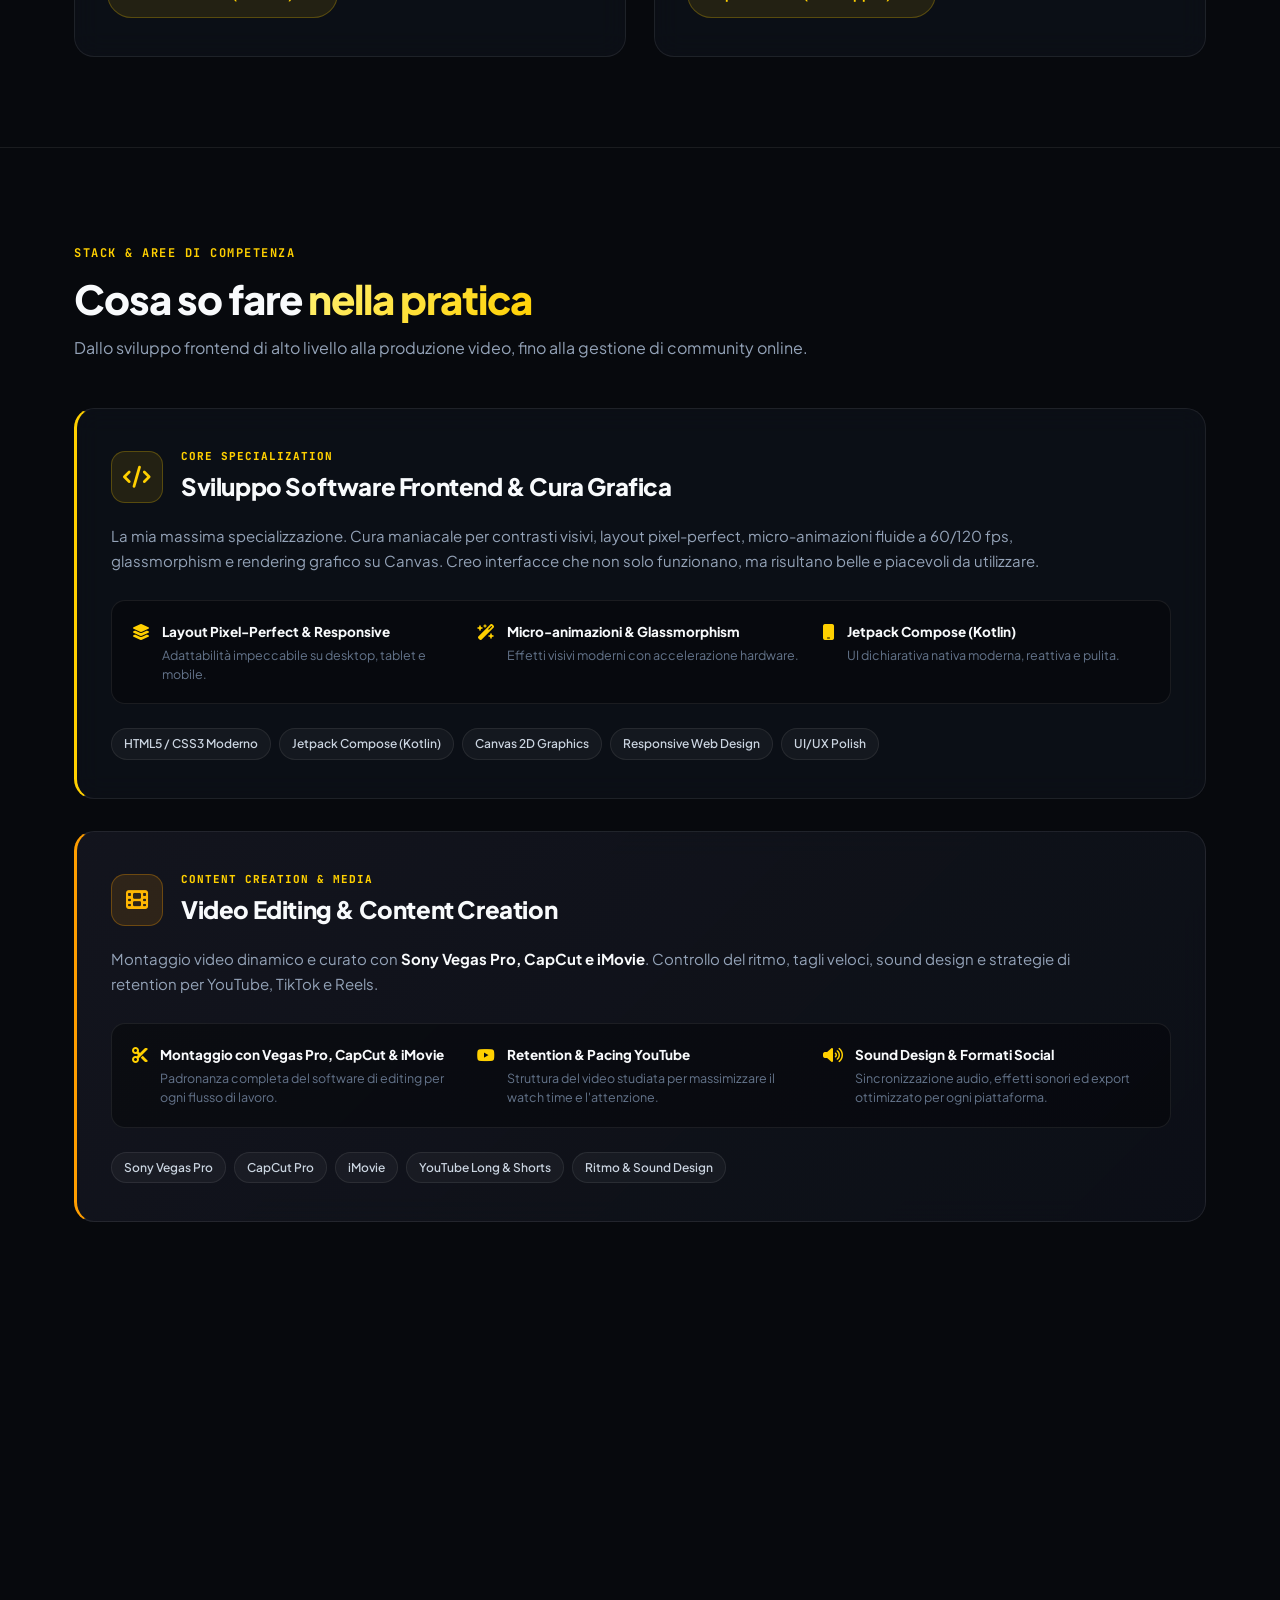
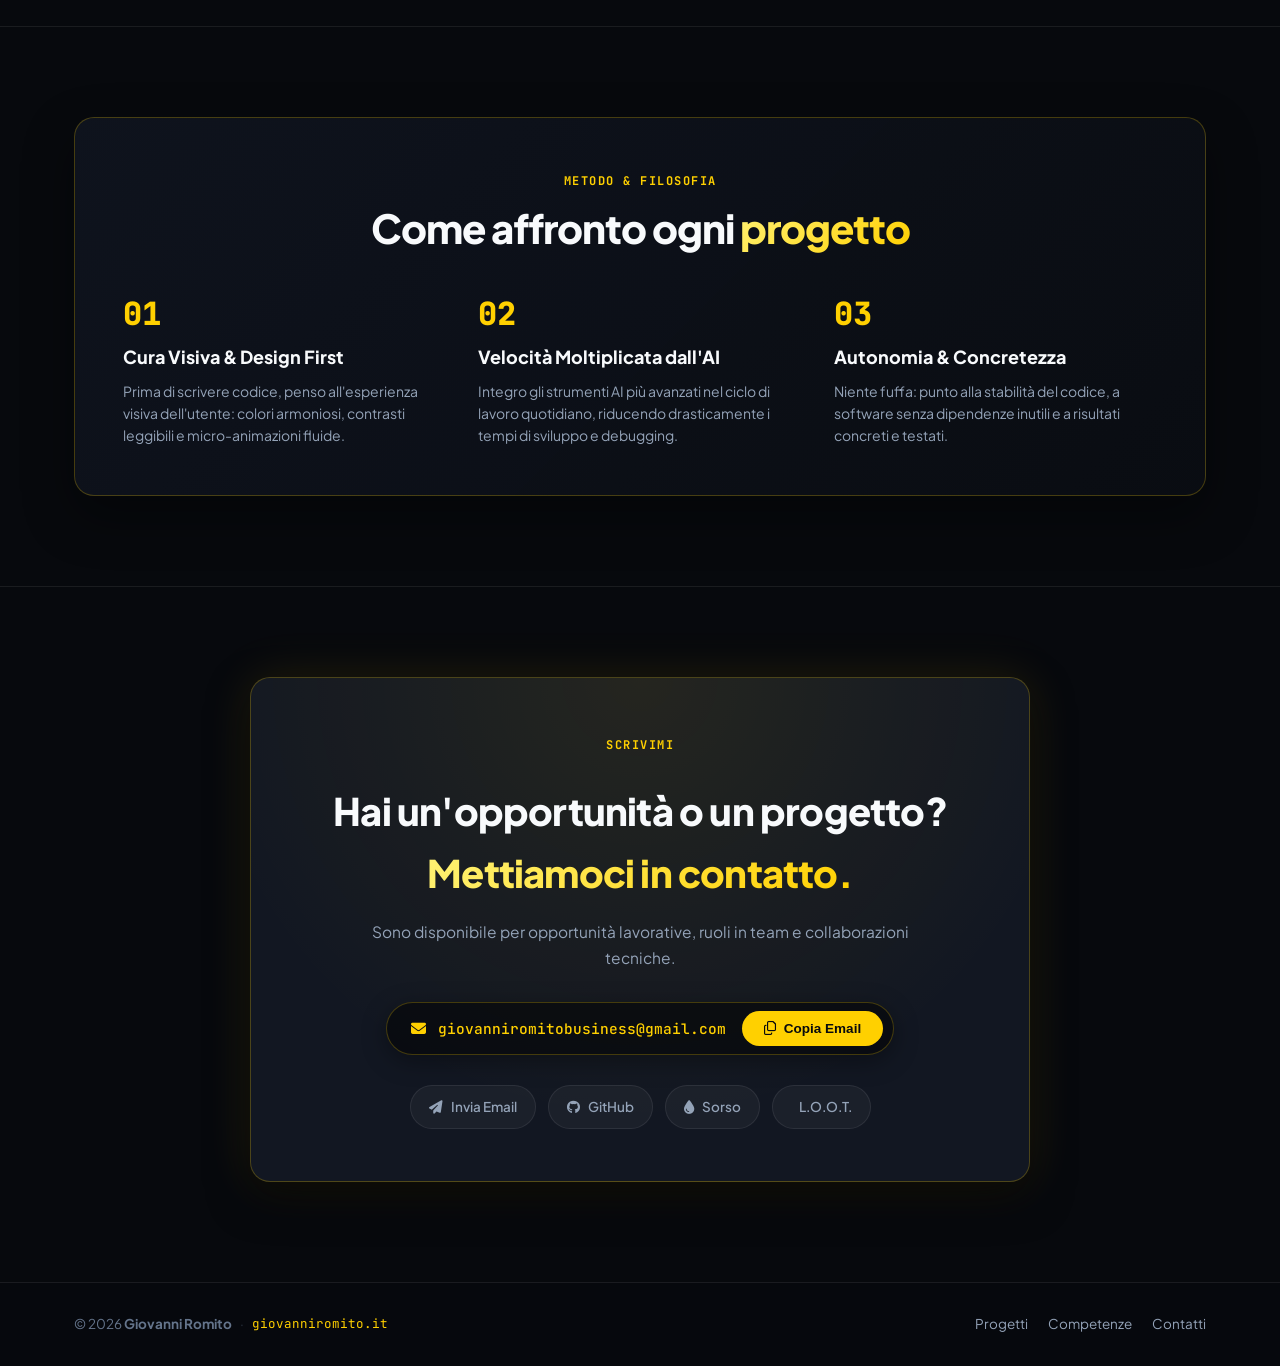
==== commit b502e905: "Reso il Video Editing un pilastro principale e ben separato nelle competenze" ====
--- a/giovanni/index.html
+++ b/giovanni/index.html
@@ -317,130 +317,156 @@
       </div>
     </section>
 
-    <!-- ==================== TUTTE LE COMPETENZE (HEX / BENTO GRID) ==================== -->
+    <!-- ==================== COMPETENZE & SPECIALIZZAZIONI ==================== -->
     <section id="competenze" class="sezione-competenze">
       <div class="contenitore">
         
         <div class="sezione-testata rivela">
-          <span class="sopratitolo" data-i18n="competenze_sopratitolo">Stack & Aree di Competenza</span>
-          <h2 data-i18n="competenze_titolo">Cosa so fare <span class="testo-giallo">nella pratica</span></h2>
+          <span class="sopratitolo" data-i18n="competenze_sopratitolo">Stack & Competenze Chiave</span>
+          <h2 data-i18n="competenze_titolo">Aree di <span class="testo-giallo">Specializzazione</span></h2>
           <p class="sezione-descrizione" data-i18n="competenze_desc">
-            Dallo sviluppo frontend di alto livello alla produzione video, fino alla gestione di community online.
+            Competenze pratiche suddivise per aree d'impatto: sviluppo frontend, produzione video e gestione tecnica/community.
           </p>
         </div>
 
-        <div class="griglia-competenze-bento">
+        <div class="aree-competenze-container">
           
-          <!-- Box 1: Frontend & UI Design -->
-          <div class="box-skill skill-span-2 rivela">
-            <div class="skill-icona-box">
-              <i class="fa-solid fa-palette"></i>
-            </div>
-            <div class="skill-corpo">
-              <h3 data-i18n="skill_frontend_titolo">Sviluppo Software Frontend & Cura Grafica</h3>
-              <p data-i18n="skill_frontend_desc">
-                La mia massima specializzazione. Cura maniacale per contrasti visivi, layout pixel-perfect, micro-animazioni fluide a 60/120 fps, glassmorphism e rendering grafico su Canvas. Creo interfacce che non solo funzionano, ma risultano belle e piacevoli da utilizzare.
-              </p>
-              <div class="skill-tags">
-                <span>HTML5 / CSS3 Moderno</span>
-                <span>Jetpack Compose (Kotlin)</span>
-                <span>Glassmorphism & Micro-animations</span>
-                <span>Responsive Web Design</span>
-                <span>Canvas 2D Rendering</span>
-              </div>
-            </div>
-          </div>
-
-          <!-- Box 2: Video Editing -->
-          <div class="box-skill rivela">
-            <div class="skill-icona-box">
-              <i class="fa-solid fa-film"></i>
-            </div>
-            <div class="skill-corpo">
-              <h3 data-i18n="skill_video_titolo">Video Editing & Content Creation</h3>
-              <p data-i18n="skill_video_desc">
-                Montaggio video dinamico e curato con <strong>Sony Vegas Pro, CapCut e iMovie</strong>. Controllo del ritmo, tagli veloci, sound design e strategie di retention per YouTube, TikTok e Reels.
-              </p>
-              <div class="skill-tags">
-                <span>Sony Vegas Pro</span>
-                <span>CapCut Pro</span>
-                <span>iMovie</span>
-                <span>Retention & Pacing</span>
-              </div>
-            </div>
-          </div>
-
-          <!-- Box 3: Discord Server Management -->
-          <div class="box-skill rivela">
-            <div class="skill-icona-box">
-              <i class="fa-brands fa-discord"></i>
-            </div>
-            <div class="skill-corpo">
-              <h3 data-i18n="skill_discord_titolo">Creazione & Gestione Server Discord</h3>
-              <p data-i18n="skill_discord_desc">
-                Architettura completa di server Discord: organizzazione canali, ruoli gerarchici, permessi avanzati, sistemi anti-raid e integrazione bot personalizzati per automazioni e community attive.
-              </p>
-              <div class="skill-tags">
-                <span>Discord Architecture</span>
-                <span>Permessi & Ruoli</span>
-                <span>Security & Anti-Raid</span>
-              </div>
-            </div>
-          </div>
-
-          <!-- Box 4: Telegram & Bot -->
-          <div class="box-skill rivela">
-            <div class="skill-icona-box">
-              <i class="fa-brands fa-telegram"></i>
-            </div>
-            <div class="skill-corpo">
-              <h3 data-i18n="skill_telegram_titolo">Conoscenza Profonda di Telegram & Bot</h3>
-              <p data-i18n="skill_telegram_desc">
-                Anni di esperienza nella gestione e moderazione di canali e gruppi Telegram popolati. Configurazione e integrazione di bot per notifiche in tempo reale e automazioni.
-              </p>
-              <div class="skill-tags">
-                <span>Telegram Bot API</span>
-                <span>Gestione Canali & Gruppi</span>
-                <span>Alert in Tempo Reale</span>
-              </div>
-            </div>
-          </div>
-
-          <!-- Box 5: Tech & Smartphone Specialist -->
-          <div class="box-skill skill-span-2 rivela">
-            <div class="skill-icona-box">
-              <i class="fa-solid fa-mobile-screen-button"></i>
-            </div>
-            <div class="skill-corpo">
-              <h3 data-i18n="skill_tech_titolo">Consulenza Tech & Panorama Smartphone</h3>
-              <p data-i18n="skill_tech_desc">
-                Conoscenza approfondita del mercato tech e smartphone alla pari dei recensori e giornalisti di settore: processori (SoC), architetture grafiche, sensori fotografici, display OLED, ottimizzazioni software Android/iOS e capacità di consigliare l'acquisto ideale per ogni budget.
-              </p>
-              <div class="skill-tags">
-                <span>Analisi Hardware Smartphone</span>
-                <span>Benchmark & SoC</span>
-                <span>Fotocamere & Sensori</span>
-                <span>Advisory Acquisti Tech</span>
-              </div>
-            </div>
-          </div>
-
-          <!-- Box 6: Competenze Informatiche Avanzate & AI -->
-          <div class="box-skill skill-span-3 rivela box-it-highlight">
-            <div class="skill-icona-box">
-              <i class="fa-solid fa-microchip"></i>
-            </div>
-            <div class="skill-corpo">
-              <h3 data-i18n="skill_it_titolo">Competenze Informatiche Avanzate & AI Workflow</h3>
-              <p data-i18n="skill_it_desc">
-                Solida cultura informatica a 360°, troubleshooting rapido hardware e software, padronanza degli ambienti operativi e utilizzo all'avanguardia dell'Intelligenza Artificiale come acceleratore per scrivere codice, risolvere bug ed eseguire task complessi in tempi record.
-              </p>
-              <div class="skill-tags">
-                <span>AI-Assisted Coding</span>
-                <span>Troubleshooting Avanzato</span>
-                <span>Git & GitHub Workflows</span>
-                <span>Automazioni & Problem Solving</span>
-              </div>
+          <!-- PILLAR 1: SVILUPPO FRONTEND -->
+          <div class="pilastro-card pilastro-frontend rivela">
+            <div class="pilastro-testata">
+              <div class="pilastro-icona"><i class="fa-solid fa-code"></i></div>
+              <div>
+                <span class="pilastro-sopra">CORE SPECIALIZATION</span>
+                <h3 data-i18n="skill_frontend_titolo">Sviluppo Software Frontend & Cura Grafica</h3>
+              </div>
+            </div>
+            <p class="pilastro-testo" data-i18n="skill_frontend_desc">
+              Massima attenzione al design visivo, all'armonia cromatica e alla fluidità. Padronanza di HTML5 semantico, CSS3 moderno (Glassmorphism, Flexbox, Grid, micro-animazioni GPU a 60/120 fps), Jetpack Compose su Android e rendering grafico su Canvas 2D.
+            </p>
+            <div class="pilastro-punti-griglia">
+              <div class="p-punto">
+                <i class="fa-solid fa-layer-group"></i>
+                <div>
+                  <strong>Layout Pixel-Perfect & Responsive</strong>
+                  <span>Adattabilità impeccabile su desktop, tablet e mobile.</span>
+                </div>
+              </div>
+              <div class="p-punto">
+                <i class="fa-solid fa-wand-magic-sparkles"></i>
+                <div>
+                  <strong>Micro-animazioni & Glassmorphism</strong>
+                  <span>Effetti visivi moderni con accelerazione hardware.</span>
+                </div>
+              </div>
+              <div class="p-punto">
+                <i class="fa-solid fa-mobile"></i>
+                <div>
+                  <strong>Jetpack Compose (Kotlin)</strong>
+                  <span>UI dichiarativa nativa moderna, reattiva e pulita.</span>
+                </div>
+              </div>
+            </div>
+            <div class="skill-tags">
+              <span>HTML5 / CSS3 Moderno</span>
+              <span>Jetpack Compose (Kotlin)</span>
+              <span>Canvas 2D Graphics</span>
+              <span>Responsive Web Design</span>
+              <span>UI/UX Polish</span>
+            </div>
+          </div>
+
+          <!-- PILLAR 2: VIDEO EDITING (BEN SEPARATO E PROMINENTE) -->
+          <div class="pilastro-card pilastro-video rivela">
+            <div class="pilastro-testata">
+              <div class="pilastro-icona icona-video"><i class="fa-solid fa-film"></i></div>
+              <div>
+                <span class="pilastro-sopra">CONTENT CREATION & MEDIA</span>
+                <h3 data-i18n="skill_video_titolo">Video Editing & Content Creation</h3>
+              </div>
+            </div>
+            <p class="pilastro-testo" data-i18n="skill_video_desc">
+              Anni di esperienza diretta nel montaggio video e nella gestione di canali YouTube. Padronanza degli strumenti di montaggio, controllo maniacale del ritmo narrativo, tagli dinamici, sound design e strategie di retention per video lunghi e formati verticali (Shorts, Reels, TikTok).
+            </p>
+            <div class="pilastro-punti-griglia">
+              <div class="p-punto">
+                <i class="fa-solid fa-scissors"></i>
+                <div>
+                  <strong>Montaggio con Vegas Pro, CapCut & iMovie</strong>
+                  <span>Padronanza completa del software di editing per ogni flusso di lavoro.</span>
+                </div>
+              </div>
+              <div class="p-punto">
+                <i class="fa-brands fa-youtube"></i>
+                <div>
+                  <strong>Retention & Pacing YouTube</strong>
+                  <span>Struttura del video studiata per massimizzare il watch time e l'attenzione.</span>
+                </div>
+              </div>
+              <div class="p-punto">
+                <i class="fa-solid fa-volume-high"></i>
+                <div>
+                  <strong>Sound Design & Formati Social</strong>
+                  <span>Sincronizzazione audio, effetti sonori ed export ottimizzato per ogni piattaforma.</span>
+                </div>
+              </div>
+            </div>
+            <div class="skill-tags">
+              <span>Sony Vegas Pro</span>
+              <span>CapCut Pro</span>
+              <span>iMovie</span>
+              <span>YouTube Long & Shorts</span>
+              <span>Ritmo & Sound Design</span>
+            </div>
+          </div>
+
+          <!-- PILLAR 3: COMMUNITY, TECH ADVISORY & ADVANCED IT -->
+          <div class="pilastro-card pilastro-tech-community rivela">
+            <div class="pilastro-testata">
+              <div class="pilastro-icona icona-tech"><i class="fa-solid fa-network-wired"></i></div>
+              <div>
+                <span class="pilastro-sopra">COMMUNITY, HARDWARE & IT</span>
+                <h3 data-i18n="skill_other_titolo">Community Architecture, Tech Advisory & AI</h3>
+              </div>
+            </div>
+
+            <div class="mini-griglia-sub-skills">
+              
+              <!-- Discord -->
+              <div class="sub-skill-box">
+                <div class="sub-skill-top">
+                  <i class="fa-brands fa-discord"></i>
+                  <h4>Server Discord</h4>
+                </div>
+                <p>Architettura completa: canali vocali/testuali, permessi e ruoli gerarchici, sistemi anti-raid e bot.</p>
+              </div>
+
+              <!-- Telegram -->
+              <div class="sub-skill-box">
+                <div class="sub-skill-top">
+                  <i class="fa-brands fa-telegram"></i>
+                  <h4>Telegram & Bot</h4>
+                </div>
+                <p>Anni di gestione canali/gruppi e sviluppo bot per notifiche in tempo reale e automazioni.</p>
+              </div>
+
+              <!-- Smartphone Advisory -->
+              <div class="sub-skill-box">
+                <div class="sub-skill-top">
+                  <i class="fa-solid fa-mobile-screen"></i>
+                  <h4>Tech & Smartphone</h4>
+                </div>
+                <p>Conoscenza enciclopedica su SoC, sensori fotocamera, display e advisory d'acquisto per ogni budget.</p>
+              </div>
+
+              <!-- Advanced IT & AI -->
+              <div class="sub-skill-box">
+                <div class="sub-skill-top">
+                  <i class="fa-solid fa-microchip"></i>
+                  <h4>Informatica Avanzata & AI</h4>
+                </div>
+                <p>Troubleshooting rapido, problem solving e utilizzo avanzato dell'AI per velocizzare qualsiasi task.</p>
+              </div>
+
             </div>
           </div>
 
--- a/giovanni/stile.css
+++ b/giovanni/stile.css
@@ -794,53 +794,68 @@
   margin-top: auto;
 }
 
-/* ==================== GRIGLIA COMPETENZE (BENTO) ==================== */
+/* ==================== AREE DI SPECIALIZZAZIONE (PILLARS) ==================== */
 .sezione-competenze {
   padding: 90px 0;
   border-top: 1px solid var(--bordo-sottile);
 }
 
-.griglia-competenze-bento {
-  display: grid;
-  grid-template-columns: repeat(3, 1fr);
-  gap: 22px;
-}
-
-.box-skill {
+.aree-competenze-container {
+  display: flex;
+  flex-direction: column;
+  gap: 32px;
+}
+
+.pilastro-card {
   background: var(--sfondo-card);
   backdrop-filter: blur(14px);
   -webkit-backdrop-filter: blur(14px);
   border: 1px solid var(--bordo-sottile);
   border-radius: var(--radius-lg);
-  padding: 30px 26px;
-  display: flex;
-  gap: 20px;
+  padding: 38px 34px;
   transition: all 0.3s cubic-bezier(0.16, 1, 0.3, 1);
   transform: translateZ(0);
 }
 
-.box-skill:hover {
+.pilastro-card:hover {
   transform: translateY(-4px) translateZ(0);
   border-color: var(--giallo-border-hover);
-  box-shadow: var(--ombra-card);
-}
-
-.skill-span-2 {
-  grid-column: span 2;
-}
-
-.skill-span-3 {
-  grid-column: span 3;
-}
-
-.box-it-highlight {
-  background: linear-gradient(135deg, rgba(20, 26, 38, 0.85) 0%, rgba(12, 16, 24, 0.95) 100%);
-  border-color: var(--giallo-border);
-}
-
-.skill-icona-box {
-  width: 48px;
-  height: 48px;
+  box-shadow: var(--ombra-card), 0 0 30px rgba(255, 208, 0, 0.1);
+}
+
+.pilastro-frontend {
+  border-left: 3px solid var(--giallo-primario);
+}
+
+.pilastro-video {
+  border-left: 3px solid #FF9E00;
+  background: linear-gradient(135deg, rgba(22, 24, 34, 0.8) 0%, rgba(13, 16, 24, 0.9) 100%);
+}
+
+.pilastro-tech-community {
+  border-left: 3px solid #38BDF8;
+}
+
+.pilastro-testata {
+  display: flex;
+  align-items: center;
+  gap: 18px;
+  margin-bottom: 16px;
+}
+
+.pilastro-sopra {
+  font-family: var(--font-mono);
+  font-size: 11px;
+  font-weight: 750;
+  color: var(--giallo-primario);
+  letter-spacing: 1px;
+  display: block;
+  margin-bottom: 2px;
+}
+
+.pilastro-icona {
+  width: 52px;
+  height: 52px;
   border-radius: var(--radius-md);
   background: var(--giallo-subtle);
   border: 1px solid var(--giallo-border);
@@ -848,54 +863,142 @@
   display: flex;
   align-items: center;
   justify-content: center;
-  font-size: 20px;
+  font-size: 22px;
   flex-shrink: 0;
 }
 
-.skill-corpo {
-  display: flex;
-  flex-direction: column;
-  flex-grow: 1;
-}
-
-.skill-corpo h3 {
-  font-size: 19px;
+.icona-video {
+  background: rgba(255, 158, 0, 0.12);
+  border-color: rgba(255, 158, 0, 0.3);
+  color: #FFB703;
+}
+
+.icona-tech {
+  background: rgba(56, 189, 248, 0.12);
+  border-color: rgba(56, 189, 248, 0.3);
+  color: #38BDF8;
+}
+
+.pilastro-testata h3 {
+  font-size: clamp(20px, 2.5vw, 24px);
+  font-weight: 800;
+  letter-spacing: -0.4px;
+}
+
+.pilastro-testo {
+  font-size: 15px;
+  color: var(--testo-secondario);
+  line-height: 1.7;
+  margin-bottom: 26px;
+  max-width: 960px;
+}
+
+.pilastro-testo strong {
+  color: var(--testo-principale);
+}
+
+.pilastro-punti-griglia {
+  display: grid;
+  grid-template-columns: repeat(3, 1fr);
+  gap: 18px;
+  background: rgba(0, 0, 0, 0.35);
+  border: 1px solid var(--bordo-sottile);
+  border-radius: var(--radius-md);
+  padding: 20px;
+  margin-bottom: 24px;
+}
+
+.p-punto {
+  display: flex;
+  align-items: flex-start;
+  gap: 12px;
+}
+
+.p-punto i {
+  color: var(--giallo-primario);
+  font-size: 16px;
+  margin-top: 3px;
+  flex-shrink: 0;
+}
+
+.p-punto strong {
+  display: block;
+  font-size: 13.5px;
+  color: var(--testo-principale);
   font-weight: 750;
-  letter-spacing: -0.4px;
-  margin-bottom: 10px;
-}
-
-.skill-corpo p {
-  font-size: 14px;
+  margin-bottom: 3px;
+}
+
+.p-punto span {
+  display: block;
+  font-size: 12.5px;
+  color: var(--testo-soffuso);
+  line-height: 1.5;
+}
+
+.mini-griglia-sub-skills {
+  display: grid;
+  grid-template-columns: repeat(4, 1fr);
+  gap: 16px;
+  margin-top: 8px;
+}
+
+.sub-skill-box {
+  background: rgba(0, 0, 0, 0.35);
+  border: 1px solid var(--bordo-sottile);
+  border-radius: var(--radius-md);
+  padding: 18px 16px;
+  transition: all 0.2s ease;
+}
+
+.sub-skill-box:hover {
+  border-color: rgba(255, 255, 255, 0.16);
+  background: rgba(0, 0, 0, 0.5);
+  transform: translateY(-2px);
+}
+
+.sub-skill-top {
+  display: flex;
+  align-items: center;
+  gap: 10px;
+  margin-bottom: 8px;
+}
+
+.sub-skill-top i {
+  color: var(--giallo-primario);
+  font-size: 16px;
+}
+
+.sub-skill-top h4 {
+  font-size: 14.5px;
+  font-weight: 750;
+  color: var(--testo-principale);
+}
+
+.sub-skill-box p {
+  font-size: 12.5px;
   color: var(--testo-secondario);
-  line-height: 1.65;
-  margin-bottom: 18px;
-  flex-grow: 1;
-}
-
-.skill-corpo p strong {
-  color: var(--testo-principale);
+  line-height: 1.55;
 }
 
 .skill-tags {
   display: flex;
   flex-wrap: wrap;
-  gap: 7px;
-  margin-top: auto;
+  gap: 8px;
 }
 
 .skill-tags span {
   background: rgba(255, 255, 255, 0.04);
   border: 1px solid rgba(255, 255, 255, 0.08);
   color: #CBD5E1;
-  font-size: 11.5px;
-  font-weight: 500;
-  padding: 4px 10px;
+  font-size: 12px;
+  font-weight: 550;
+  padding: 5px 12px;
   border-radius: var(--radius-pill);
   transition: all 0.2s ease;
 }
 
-.box-skill:hover .skill-tags span {
+.pilastro-card:hover .skill-tags span {
   background: var(--giallo-subtle);
   border-color: var(--giallo-border);
   color: var(--giallo-primario);
@@ -1123,11 +1226,11 @@
   .griglia-progetti-duo {
     grid-template-columns: 1fr;
   }
-  .griglia-competenze-bento {
+  .pilastro-punti-griglia {
     grid-template-columns: 1fr;
   }
-  .skill-span-2, .skill-span-3 {
-    grid-column: span 1;
+  .mini-griglia-sub-skills {
+    grid-template-columns: repeat(2, 1fr);
   }
   .metodo-steps-griglia {
     grid-template-columns: 1fr;
@@ -1160,9 +1263,11 @@
   .menu-toggle {
     display: block;
   }
-  .box-skill {
-    flex-direction: column;
-    gap: 14px;
+  .pilastro-card {
+    padding: 28px 20px;
+  }
+  .mini-griglia-sub-skills {
+    grid-template-columns: 1fr;
   }
   .contatti-card {
     padding: 38px 18px;
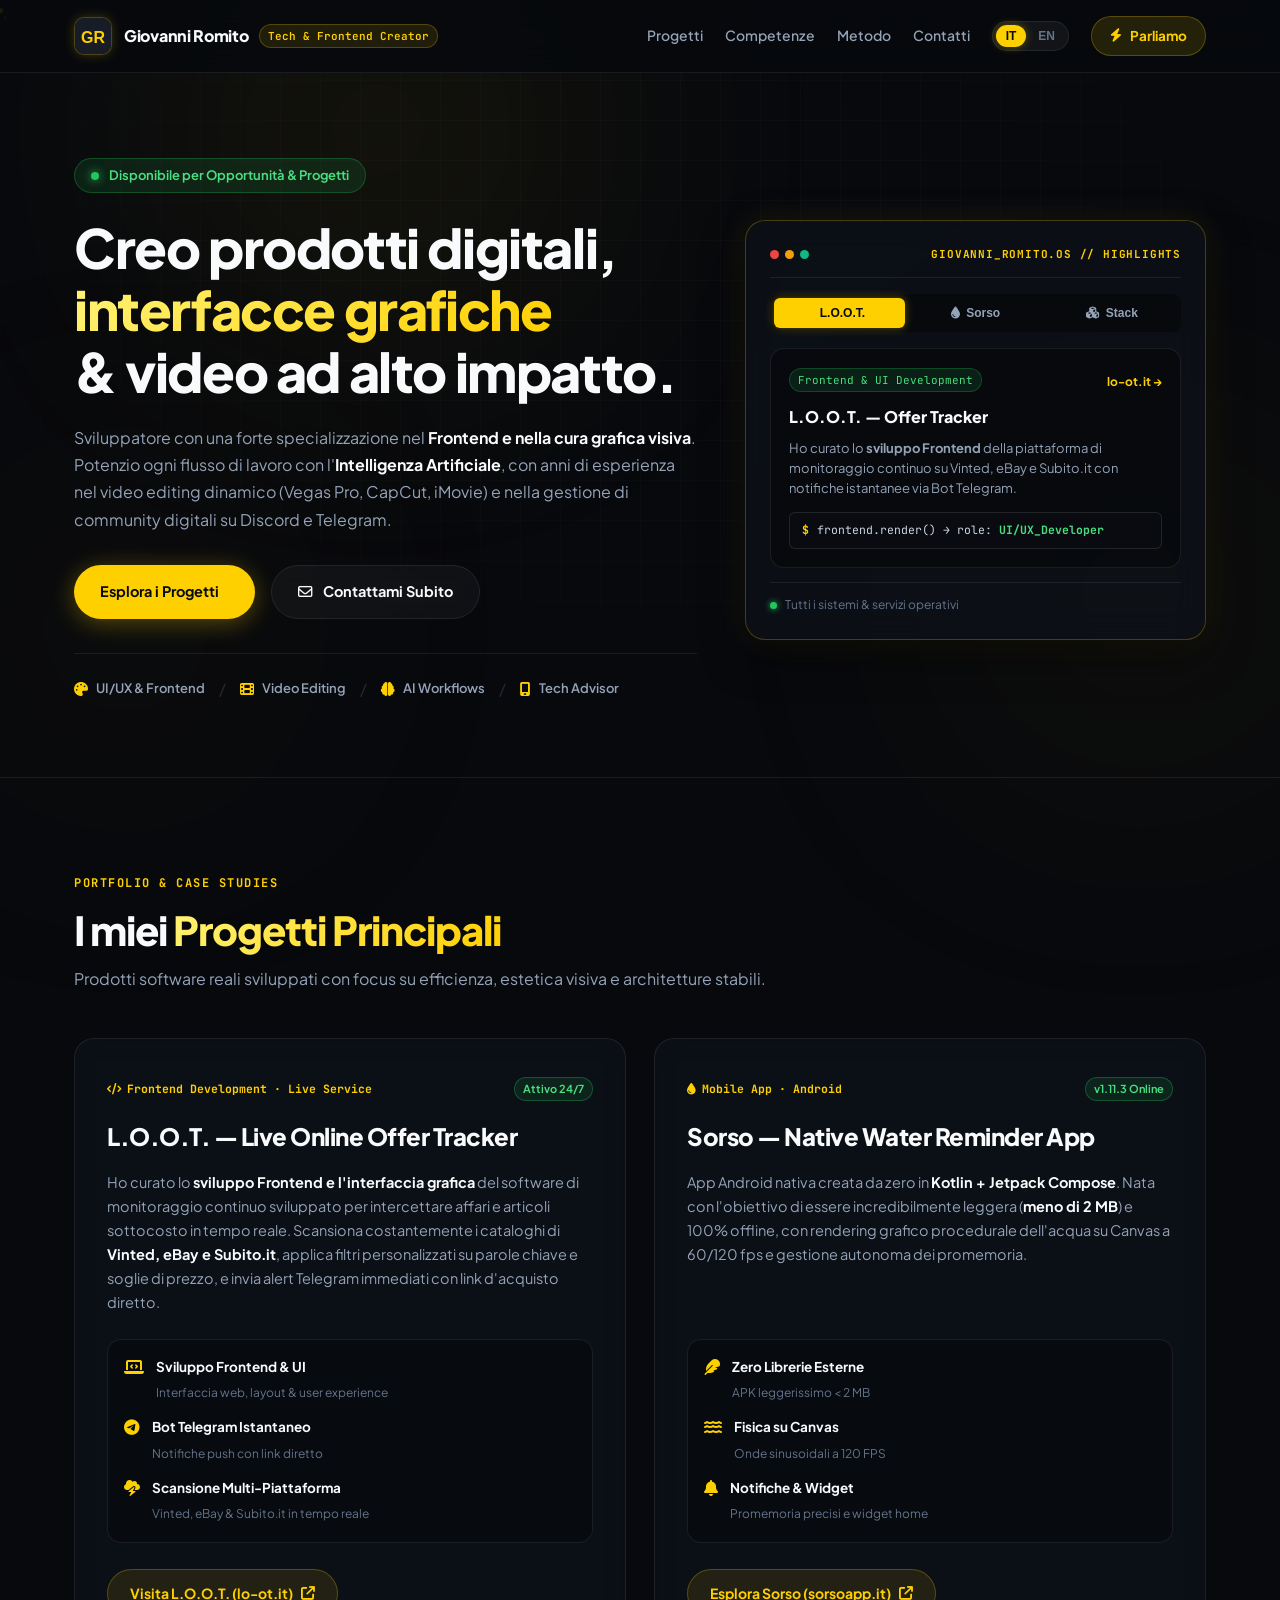
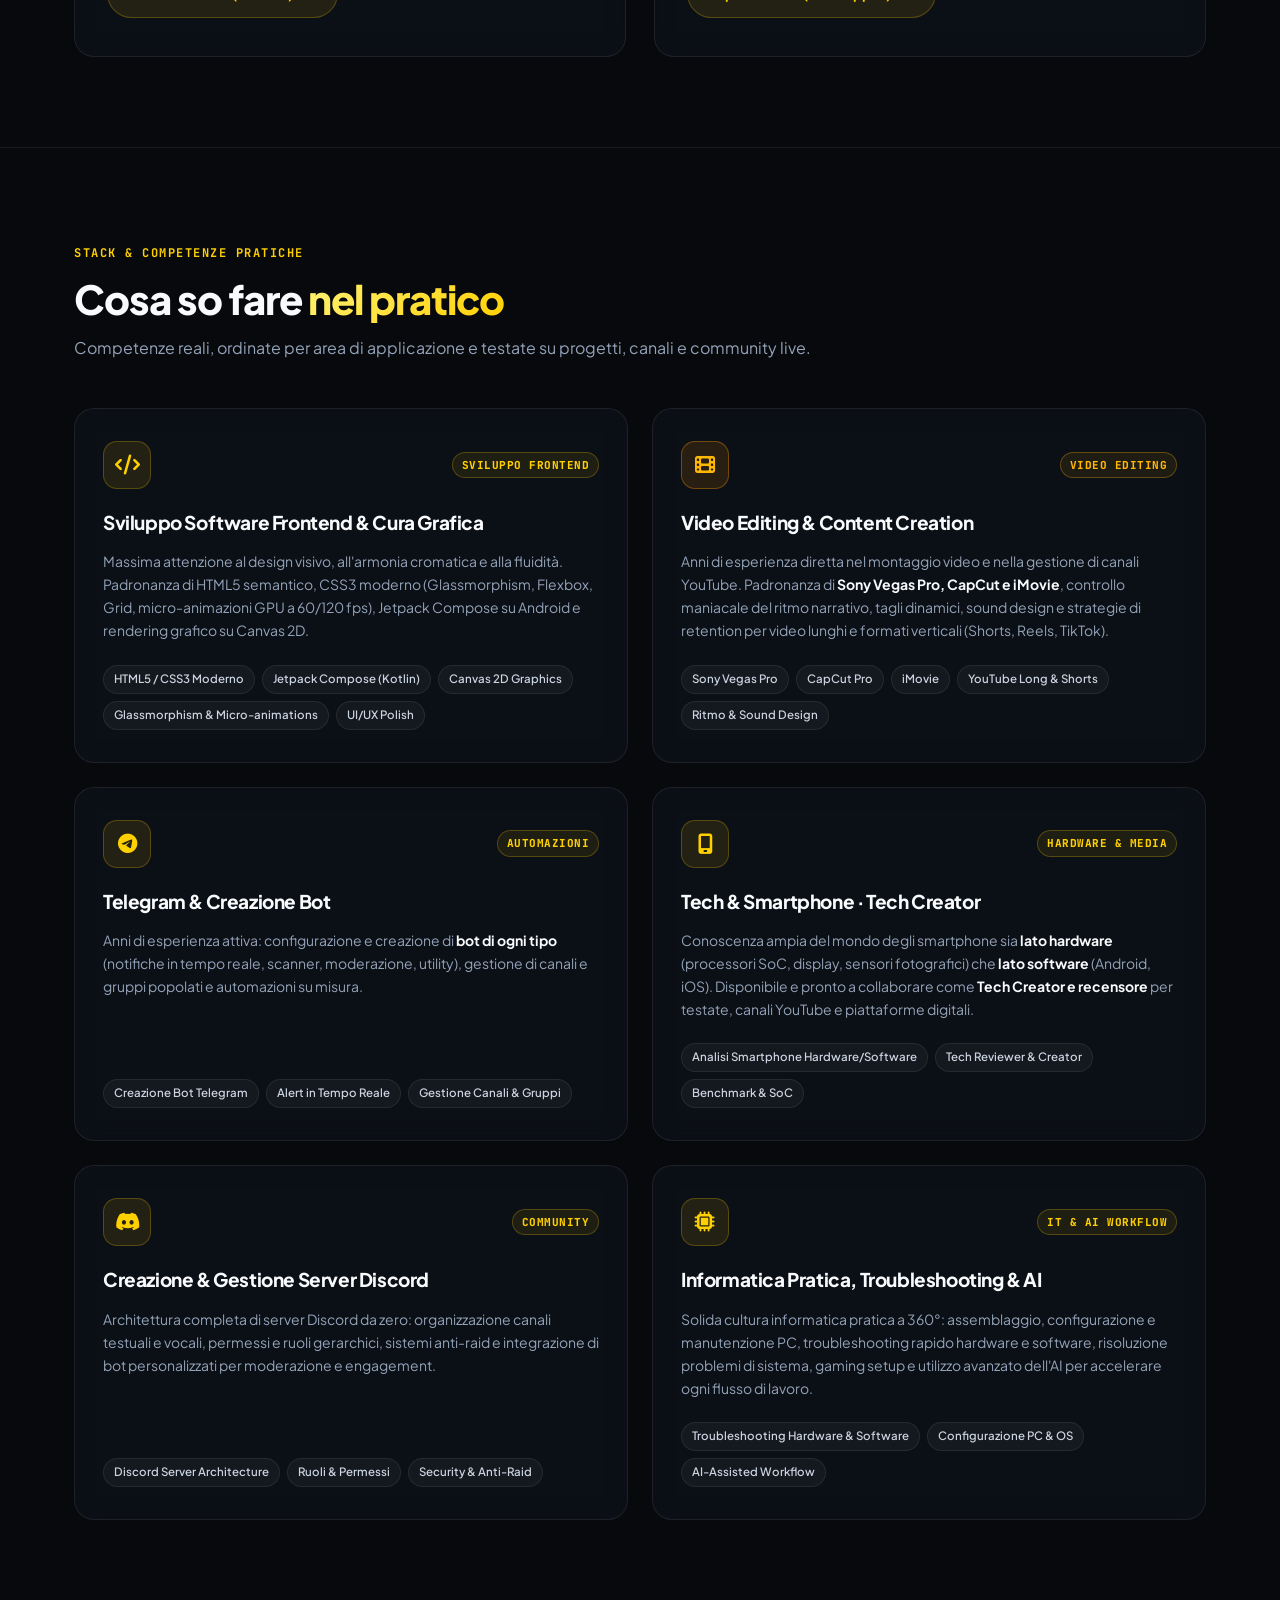
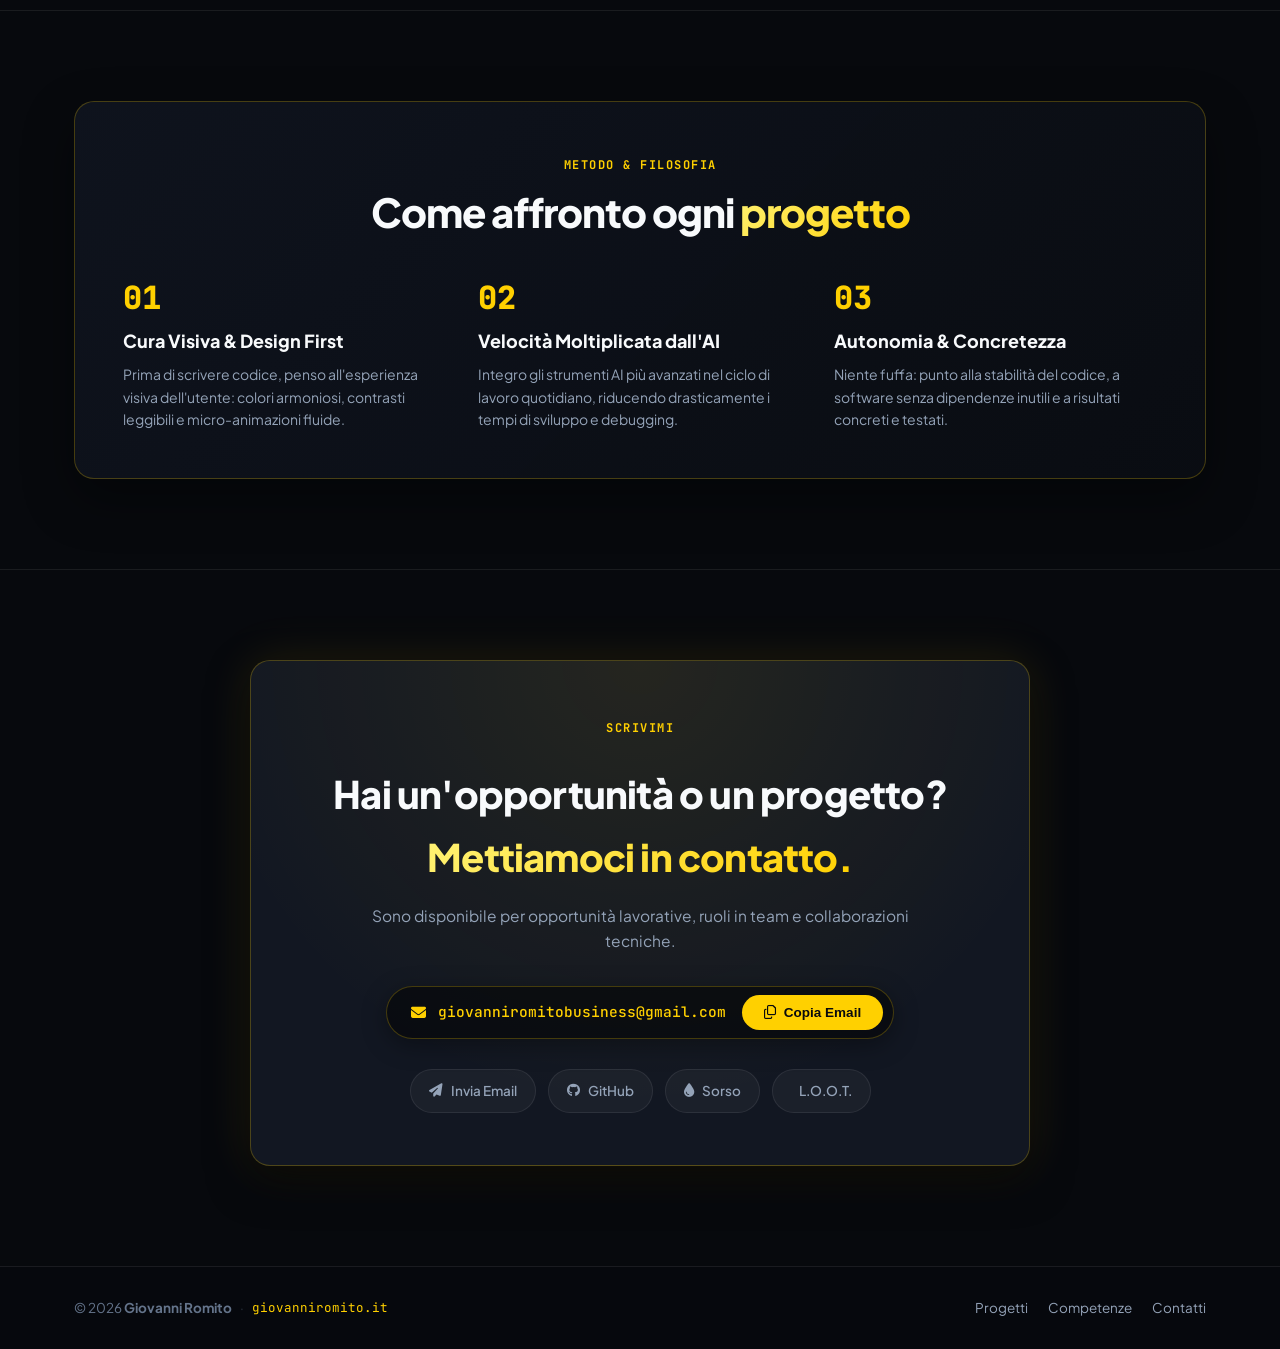
==== commit 716a0d8b: "Riordinata sezione competenze con nuova griglia, testi precisi e animazioni spotlight hover" ====
--- a/giovanni/index.html
+++ b/giovanni/index.html
@@ -322,94 +322,44 @@
       <div class="contenitore">
         
         <div class="sezione-testata rivela">
-          <span class="sopratitolo" data-i18n="competenze_sopratitolo">Stack & Competenze Chiave</span>
-          <h2 data-i18n="competenze_titolo">Aree di <span class="testo-giallo">Specializzazione</span></h2>
+          <span class="sopratitolo" data-i18n="competenze_sopratitolo">Stack & Competenze Pratiche</span>
+          <h2 data-i18n="competenze_titolo">Cosa so fare <span class="testo-giallo">nel pratico</span></h2>
           <p class="sezione-descrizione" data-i18n="competenze_desc">
-            Competenze pratiche suddivise per aree d'impatto: sviluppo frontend, produzione video e gestione tecnica/community.
+            Competenze reali, ordinate per area di applicazione e testate su progetti, canali e community live.
           </p>
         </div>
 
-        <div class="aree-competenze-container">
+        <div class="griglia-competenze-pulita">
           
-          <!-- PILLAR 1: SVILUPPO FRONTEND -->
-          <div class="pilastro-card pilastro-frontend rivela">
-            <div class="pilastro-testata">
-              <div class="pilastro-icona"><i class="fa-solid fa-code"></i></div>
-              <div>
-                <span class="pilastro-sopra">CORE SPECIALIZATION</span>
-                <h3 data-i18n="skill_frontend_titolo">Sviluppo Software Frontend & Cura Grafica</h3>
-              </div>
-            </div>
-            <p class="pilastro-testo" data-i18n="skill_frontend_desc">
+          <!-- Card 1: Frontend & UI Development (Large) -->
+          <div class="scheda-skill-ordinata card-grande rivela">
+            <div class="skill-top-riga">
+              <div class="skill-icona-box"><i class="fa-solid fa-code"></i></div>
+              <span class="badge-skill-tipo">SVILUPPO FRONTEND</span>
+            </div>
+            <h3 data-i18n="skill_frontend_titolo">Sviluppo Software Frontend & Cura Grafica</h3>
+            <p data-i18n="skill_frontend_desc">
               Massima attenzione al design visivo, all'armonia cromatica e alla fluidità. Padronanza di HTML5 semantico, CSS3 moderno (Glassmorphism, Flexbox, Grid, micro-animazioni GPU a 60/120 fps), Jetpack Compose su Android e rendering grafico su Canvas 2D.
             </p>
-            <div class="pilastro-punti-griglia">
-              <div class="p-punto">
-                <i class="fa-solid fa-layer-group"></i>
-                <div>
-                  <strong>Layout Pixel-Perfect & Responsive</strong>
-                  <span>Adattabilità impeccabile su desktop, tablet e mobile.</span>
-                </div>
-              </div>
-              <div class="p-punto">
-                <i class="fa-solid fa-wand-magic-sparkles"></i>
-                <div>
-                  <strong>Micro-animazioni & Glassmorphism</strong>
-                  <span>Effetti visivi moderni con accelerazione hardware.</span>
-                </div>
-              </div>
-              <div class="p-punto">
-                <i class="fa-solid fa-mobile"></i>
-                <div>
-                  <strong>Jetpack Compose (Kotlin)</strong>
-                  <span>UI dichiarativa nativa moderna, reattiva e pulita.</span>
-                </div>
-              </div>
-            </div>
             <div class="skill-tags">
               <span>HTML5 / CSS3 Moderno</span>
               <span>Jetpack Compose (Kotlin)</span>
               <span>Canvas 2D Graphics</span>
-              <span>Responsive Web Design</span>
+              <span>Glassmorphism & Micro-animations</span>
               <span>UI/UX Polish</span>
             </div>
           </div>
 
-          <!-- PILLAR 2: VIDEO EDITING (BEN SEPARATO E PROMINENTE) -->
-          <div class="pilastro-card pilastro-video rivela">
-            <div class="pilastro-testata">
-              <div class="pilastro-icona icona-video"><i class="fa-solid fa-film"></i></div>
-              <div>
-                <span class="pilastro-sopra">CONTENT CREATION & MEDIA</span>
-                <h3 data-i18n="skill_video_titolo">Video Editing & Content Creation</h3>
-              </div>
-            </div>
-            <p class="pilastro-testo" data-i18n="skill_video_desc">
-              Anni di esperienza diretta nel montaggio video e nella gestione di canali YouTube. Padronanza degli strumenti di montaggio, controllo maniacale del ritmo narrativo, tagli dinamici, sound design e strategie di retention per video lunghi e formati verticali (Shorts, Reels, TikTok).
+          <!-- Card 2: Video Editing (Large) -->
+          <div class="scheda-skill-ordinata card-grande rivela">
+            <div class="skill-top-riga">
+              <div class="skill-icona-box icona-video"><i class="fa-solid fa-film"></i></div>
+              <span class="badge-skill-tipo badge-video">VIDEO EDITING</span>
+            </div>
+            <h3 data-i18n="skill_video_titolo">Video Editing & Content Creation</h3>
+            <p data-i18n="skill_video_desc">
+              Anni di esperienza diretta nel montaggio video e nella gestione di canali YouTube. Padronanza di <strong>Sony Vegas Pro, CapCut e iMovie</strong>, controllo maniacale del ritmo narrativo, tagli dinamici, sound design e strategie di retention per video lunghi e formati verticali (Shorts, Reels, TikTok).
             </p>
-            <div class="pilastro-punti-griglia">
-              <div class="p-punto">
-                <i class="fa-solid fa-scissors"></i>
-                <div>
-                  <strong>Montaggio con Vegas Pro, CapCut & iMovie</strong>
-                  <span>Padronanza completa del software di editing per ogni flusso di lavoro.</span>
-                </div>
-              </div>
-              <div class="p-punto">
-                <i class="fa-brands fa-youtube"></i>
-                <div>
-                  <strong>Retention & Pacing YouTube</strong>
-                  <span>Struttura del video studiata per massimizzare il watch time e l'attenzione.</span>
-                </div>
-              </div>
-              <div class="p-punto">
-                <i class="fa-solid fa-volume-high"></i>
-                <div>
-                  <strong>Sound Design & Formati Social</strong>
-                  <span>Sincronizzazione audio, effetti sonori ed export ottimizzato per ogni piattaforma.</span>
-                </div>
-              </div>
-            </div>
             <div class="skill-tags">
               <span>Sony Vegas Pro</span>
               <span>CapCut Pro</span>
@@ -419,54 +369,71 @@
             </div>
           </div>
 
-          <!-- PILLAR 3: COMMUNITY, TECH ADVISORY & ADVANCED IT -->
-          <div class="pilastro-card pilastro-tech-community rivela">
-            <div class="pilastro-testata">
-              <div class="pilastro-icona icona-tech"><i class="fa-solid fa-network-wired"></i></div>
-              <div>
-                <span class="pilastro-sopra">COMMUNITY, HARDWARE & IT</span>
-                <h3 data-i18n="skill_other_titolo">Community Architecture, Tech Advisory & AI</h3>
-              </div>
-            </div>
-
-            <div class="mini-griglia-sub-skills">
-              
-              <!-- Discord -->
-              <div class="sub-skill-box">
-                <div class="sub-skill-top">
-                  <i class="fa-brands fa-discord"></i>
-                  <h4>Server Discord</h4>
-                </div>
-                <p>Architettura completa: canali vocali/testuali, permessi e ruoli gerarchici, sistemi anti-raid e bot.</p>
-              </div>
-
-              <!-- Telegram -->
-              <div class="sub-skill-box">
-                <div class="sub-skill-top">
-                  <i class="fa-brands fa-telegram"></i>
-                  <h4>Telegram & Bot</h4>
-                </div>
-                <p>Anni di gestione canali/gruppi e sviluppo bot per notifiche in tempo reale e automazioni.</p>
-              </div>
-
-              <!-- Smartphone Advisory -->
-              <div class="sub-skill-box">
-                <div class="sub-skill-top">
-                  <i class="fa-solid fa-mobile-screen"></i>
-                  <h4>Tech & Smartphone</h4>
-                </div>
-                <p>Conoscenza enciclopedica su SoC, sensori fotocamera, display e advisory d'acquisto per ogni budget.</p>
-              </div>
-
-              <!-- Advanced IT & AI -->
-              <div class="sub-skill-box">
-                <div class="sub-skill-top">
-                  <i class="fa-solid fa-microchip"></i>
-                  <h4>Informatica Avanzata & AI</h4>
-                </div>
-                <p>Troubleshooting rapido, problem solving e utilizzo avanzato dell'AI per velocizzare qualsiasi task.</p>
-              </div>
-
+          <!-- Card 3: Telegram & Bot -->
+          <div class="scheda-skill-ordinata rivela">
+            <div class="skill-top-riga">
+              <div class="skill-icona-box"><i class="fa-brands fa-telegram"></i></div>
+              <span class="badge-skill-tipo">AUTOMAZIONI</span>
+            </div>
+            <h3 data-i18n="skill_telegram_titolo">Telegram & Creazione Bot</h3>
+            <p data-i18n="skill_telegram_desc">
+              Anni di esperienza attiva: configurazione e creazione di <strong>bot di ogni tipo</strong> (notifiche in tempo reale, scanner, moderazione, utility), gestione di canali e gruppi popolati e automazioni su misura.
+            </p>
+            <div class="skill-tags">
+              <span>Creazione Bot Telegram</span>
+              <span>Alert in Tempo Reale</span>
+              <span>Gestione Canali & Gruppi</span>
+            </div>
+          </div>
+
+          <!-- Card 4: Tech & Smartphone (Candidatura Tech Creator) -->
+          <div class="scheda-skill-ordinata rivela">
+            <div class="skill-top-riga">
+              <div class="skill-icona-box"><i class="fa-solid fa-mobile-screen"></i></div>
+              <span class="badge-skill-tipo">HARDWARE & MEDIA</span>
+            </div>
+            <h3 data-i18n="skill_tech_titolo">Tech & Smartphone · Tech Creator</h3>
+            <p data-i18n="skill_tech_desc">
+              Conoscenza ampia del mondo degli smartphone sia <strong>lato hardware</strong> (processori SoC, display, sensori fotografici) che <strong>lato software</strong> (Android, iOS). Disponibile e pronto a collaborare come <strong>Tech Creator e recensore</strong> per testate, canali YouTube e piattaforme digitali.
+            </p>
+            <div class="skill-tags">
+              <span>Analisi Smartphone Hardware/Software</span>
+              <span>Tech Reviewer & Creator</span>
+              <span>Benchmark & SoC</span>
+            </div>
+          </div>
+
+          <!-- Card 5: Discord Server Architecture -->
+          <div class="scheda-skill-ordinata rivela">
+            <div class="skill-top-riga">
+              <div class="skill-icona-box"><i class="fa-brands fa-discord"></i></div>
+              <span class="badge-skill-tipo">COMMUNITY</span>
+            </div>
+            <h3 data-i18n="skill_discord_titolo">Creazione & Gestione Server Discord</h3>
+            <p data-i18n="skill_discord_desc">
+              Architettura completa di server Discord da zero: organizzazione canali testuali e vocali, permessi e ruoli gerarchici, sistemi anti-raid e integrazione di bot personalizzati per moderazione e engagement.
+            </p>
+            <div class="skill-tags">
+              <span>Discord Server Architecture</span>
+              <span>Ruoli & Permessi</span>
+              <span>Security & Anti-Raid</span>
+            </div>
+          </div>
+
+          <!-- Card 6: Competenze Informatiche Pratiche & AI -->
+          <div class="scheda-skill-ordinata rivela">
+            <div class="skill-top-riga">
+              <div class="skill-icona-box"><i class="fa-solid fa-microchip"></i></div>
+              <span class="badge-skill-tipo">IT & AI WORKFLOW</span>
+            </div>
+            <h3 data-i18n="skill_it_titolo">Informatica Pratica, Troubleshooting & AI</h3>
+            <p data-i18n="skill_it_desc">
+              Solida cultura informatica pratica a 360°: assemblaggio, configurazione e manutenzione PC, troubleshooting rapido hardware e software, risoluzione problemi di sistema, gaming setup e utilizzo avanzato dell'AI per accelerare ogni flusso di lavoro.
+            </p>
+            <div class="skill-tags">
+              <span>Troubleshooting Hardware & Software</span>
+              <span>Configurazione PC & OS</span>
+              <span>AI-Assisted Workflow</span>
             </div>
           </div>
 
--- a/giovanni/stile.css
+++ b/giovanni/stile.css
@@ -794,211 +794,148 @@
   margin-top: auto;
 }
 
-/* ==================== AREE DI SPECIALIZZAZIONE (PILLARS) ==================== */
+/* ==================== GRIGLIA COMPETENZE PULITA & ANIMATA ==================== */
 .sezione-competenze {
   padding: 90px 0;
   border-top: 1px solid var(--bordo-sottile);
 }
 
-.aree-competenze-container {
-  display: flex;
-  flex-direction: column;
-  gap: 32px;
-}
-
-.pilastro-card {
-  background: var(--sfondo-card);
+.griglia-competenze-pulita {
+  display: grid;
+  grid-template-columns: repeat(2, 1fr);
+  gap: 24px;
+}
+
+.scheda-skill-ordinata {
+  background: radial-gradient(350px circle at var(--mouse-x, -200px) var(--mouse-y, -200px), rgba(255, 208, 0, 0.09), transparent 75%), var(--sfondo-card);
   backdrop-filter: blur(14px);
   -webkit-backdrop-filter: blur(14px);
   border: 1px solid var(--bordo-sottile);
   border-radius: var(--radius-lg);
-  padding: 38px 34px;
-  transition: all 0.3s cubic-bezier(0.16, 1, 0.3, 1);
+  padding: 32px 28px;
+  display: flex;
+  flex-direction: column;
+  position: relative;
+  overflow: hidden;
+  transition: transform 0.35s cubic-bezier(0.16, 1, 0.3, 1),
+              border-color 0.35s ease,
+              box-shadow 0.35s ease;
   transform: translateZ(0);
 }
 
-.pilastro-card:hover {
-  transform: translateY(-4px) translateZ(0);
+/* Effetto bagliore al passaggio del mouse */
+.scheda-skill-ordinata::before {
+  content: '';
+  position: absolute;
+  top: 0;
+  left: 0;
+  right: 0;
+  height: 2px;
+  background: linear-gradient(90deg, transparent, var(--giallo-primario), transparent);
+  opacity: 0;
+  transition: opacity 0.35s ease;
+}
+
+.scheda-skill-ordinata:hover {
+  transform: translateY(-6px) translateZ(0);
   border-color: var(--giallo-border-hover);
-  box-shadow: var(--ombra-card), 0 0 30px rgba(255, 208, 0, 0.1);
-}
-
-.pilastro-frontend {
-  border-left: 3px solid var(--giallo-primario);
-}
-
-.pilastro-video {
-  border-left: 3px solid #FF9E00;
-  background: linear-gradient(135deg, rgba(22, 24, 34, 0.8) 0%, rgba(13, 16, 24, 0.9) 100%);
-}
-
-.pilastro-tech-community {
-  border-left: 3px solid #38BDF8;
-}
-
-.pilastro-testata {
-  display: flex;
-  align-items: center;
-  gap: 18px;
-  margin-bottom: 16px;
-}
-
-.pilastro-sopra {
+  box-shadow: var(--ombra-card), 0 0 30px rgba(255, 208, 0, 0.15);
+  background-color: var(--sfondo-hover);
+}
+
+.scheda-skill-ordinata:hover::before {
+  opacity: 1;
+}
+
+.skill-top-riga {
+  display: flex;
+  align-items: center;
+  justify-content: space-between;
+  margin-bottom: 18px;
+}
+
+.skill-icona-box {
+  width: 48px;
+  height: 48px;
+  border-radius: var(--radius-md);
+  background: var(--giallo-subtle);
+  border: 1px solid var(--giallo-border);
+  color: var(--giallo-primario);
+  display: flex;
+  align-items: center;
+  justify-content: center;
+  font-size: 20px;
+  flex-shrink: 0;
+  transition: transform 0.3s cubic-bezier(0.16, 1, 0.3, 1);
+}
+
+.scheda-skill-ordinata:hover .skill-icona-box {
+  transform: scale(1.1) rotate(4deg);
+}
+
+.icona-video {
+  background: rgba(255, 158, 0, 0.12);
+  border-color: rgba(255, 158, 0, 0.35);
+  color: #FFB703;
+}
+
+.badge-skill-tipo {
   font-family: var(--font-mono);
   font-size: 11px;
   font-weight: 750;
   color: var(--giallo-primario);
-  letter-spacing: 1px;
-  display: block;
-  margin-bottom: 2px;
-}
-
-.pilastro-icona {
-  width: 52px;
-  height: 52px;
-  border-radius: var(--radius-md);
-  background: var(--giallo-subtle);
+  background: rgba(255, 208, 0, 0.08);
   border: 1px solid var(--giallo-border);
-  color: var(--giallo-primario);
-  display: flex;
-  align-items: center;
-  justify-content: center;
-  font-size: 22px;
-  flex-shrink: 0;
-}
-
-.icona-video {
-  background: rgba(255, 158, 0, 0.12);
-  border-color: rgba(255, 158, 0, 0.3);
+  padding: 3px 9px;
+  border-radius: var(--radius-pill);
+  letter-spacing: 0.5px;
+}
+
+.badge-video {
   color: #FFB703;
-}
-
-.icona-tech {
-  background: rgba(56, 189, 248, 0.12);
-  border-color: rgba(56, 189, 248, 0.3);
-  color: #38BDF8;
-}
-
-.pilastro-testata h3 {
-  font-size: clamp(20px, 2.5vw, 24px);
-  font-weight: 800;
+  background: rgba(255, 183, 3, 0.08);
+  border-color: rgba(255, 183, 3, 0.3);
+}
+
+.scheda-skill-ordinata h3 {
+  font-size: 19px;
+  font-weight: 750;
   letter-spacing: -0.4px;
-}
-
-.pilastro-testo {
-  font-size: 15px;
+  margin-bottom: 12px;
+  color: var(--testo-principale);
+}
+
+.scheda-skill-ordinata p {
+  font-size: 14px;
   color: var(--testo-secondario);
-  line-height: 1.7;
-  margin-bottom: 26px;
-  max-width: 960px;
-}
-
-.pilastro-testo strong {
+  line-height: 1.65;
+  margin-bottom: 22px;
+  flex-grow: 1;
+}
+
+.scheda-skill-ordinata p strong {
   color: var(--testo-principale);
 }
 
-.pilastro-punti-griglia {
-  display: grid;
-  grid-template-columns: repeat(3, 1fr);
-  gap: 18px;
-  background: rgba(0, 0, 0, 0.35);
-  border: 1px solid var(--bordo-sottile);
-  border-radius: var(--radius-md);
-  padding: 20px;
-  margin-bottom: 24px;
-}
-
-.p-punto {
-  display: flex;
-  align-items: flex-start;
-  gap: 12px;
-}
-
-.p-punto i {
-  color: var(--giallo-primario);
-  font-size: 16px;
-  margin-top: 3px;
-  flex-shrink: 0;
-}
-
-.p-punto strong {
-  display: block;
-  font-size: 13.5px;
-  color: var(--testo-principale);
-  font-weight: 750;
-  margin-bottom: 3px;
-}
-
-.p-punto span {
-  display: block;
-  font-size: 12.5px;
-  color: var(--testo-soffuso);
-  line-height: 1.5;
-}
-
-.mini-griglia-sub-skills {
-  display: grid;
-  grid-template-columns: repeat(4, 1fr);
-  gap: 16px;
-  margin-top: 8px;
-}
-
-.sub-skill-box {
-  background: rgba(0, 0, 0, 0.35);
-  border: 1px solid var(--bordo-sottile);
-  border-radius: var(--radius-md);
-  padding: 18px 16px;
-  transition: all 0.2s ease;
-}
-
-.sub-skill-box:hover {
-  border-color: rgba(255, 255, 255, 0.16);
-  background: rgba(0, 0, 0, 0.5);
-  transform: translateY(-2px);
-}
-
-.sub-skill-top {
-  display: flex;
-  align-items: center;
-  gap: 10px;
-  margin-bottom: 8px;
-}
-
-.sub-skill-top i {
-  color: var(--giallo-primario);
-  font-size: 16px;
-}
-
-.sub-skill-top h4 {
-  font-size: 14.5px;
-  font-weight: 750;
-  color: var(--testo-principale);
-}
-
-.sub-skill-box p {
-  font-size: 12.5px;
-  color: var(--testo-secondario);
-  line-height: 1.55;
-}
-
 .skill-tags {
   display: flex;
   flex-wrap: wrap;
-  gap: 8px;
+  gap: 7px;
+  margin-top: auto;
 }
 
 .skill-tags span {
   background: rgba(255, 255, 255, 0.04);
   border: 1px solid rgba(255, 255, 255, 0.08);
   color: #CBD5E1;
-  font-size: 12px;
+  font-size: 11.5px;
   font-weight: 550;
-  padding: 5px 12px;
-  border-radius: var(--radius-pill);
-  transition: all 0.2s ease;
-}
-
-.pilastro-card:hover .skill-tags span {
+  padding: 4px 10px;
+  border-radius: var(--radius-pill);
+  transition: all 0.25s ease;
+}
+
+.scheda-skill-ordinata:hover .skill-tags span {
   background: var(--giallo-subtle);
   border-color: var(--giallo-border);
   color: var(--giallo-primario);
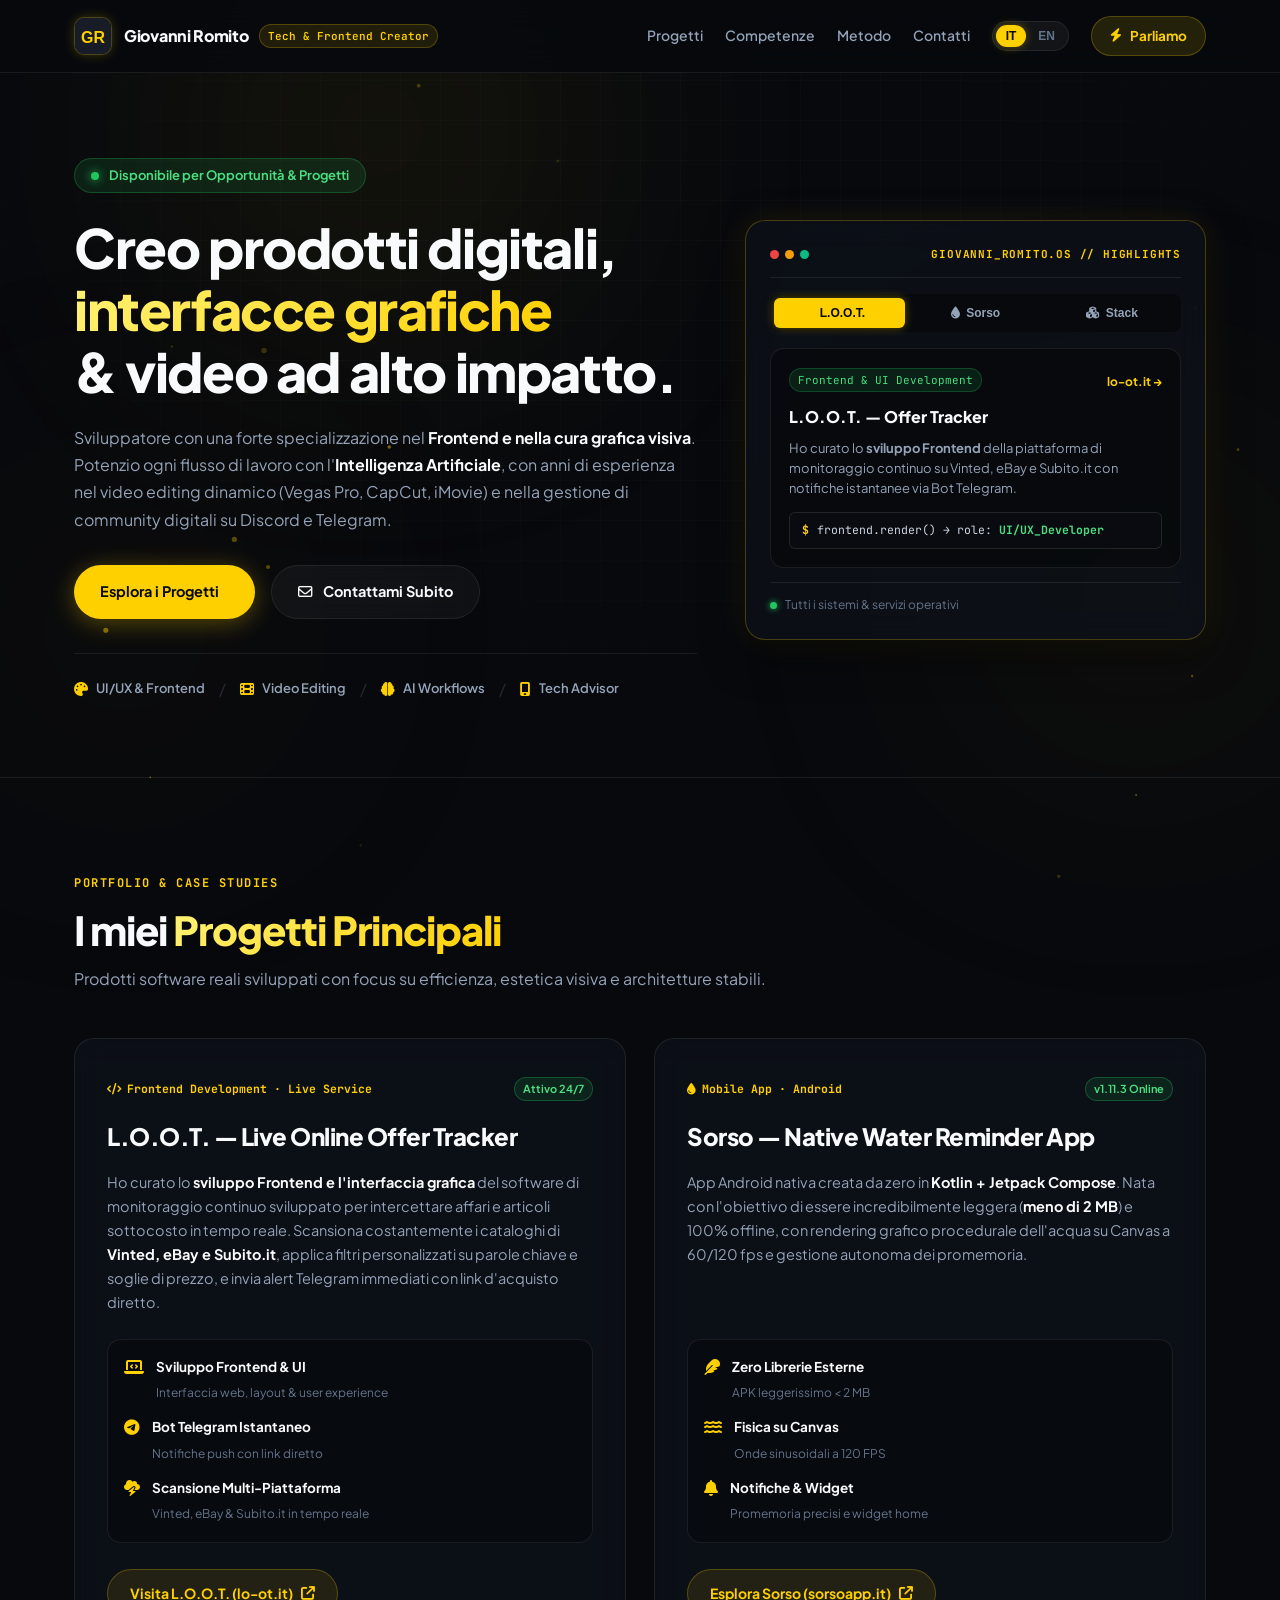
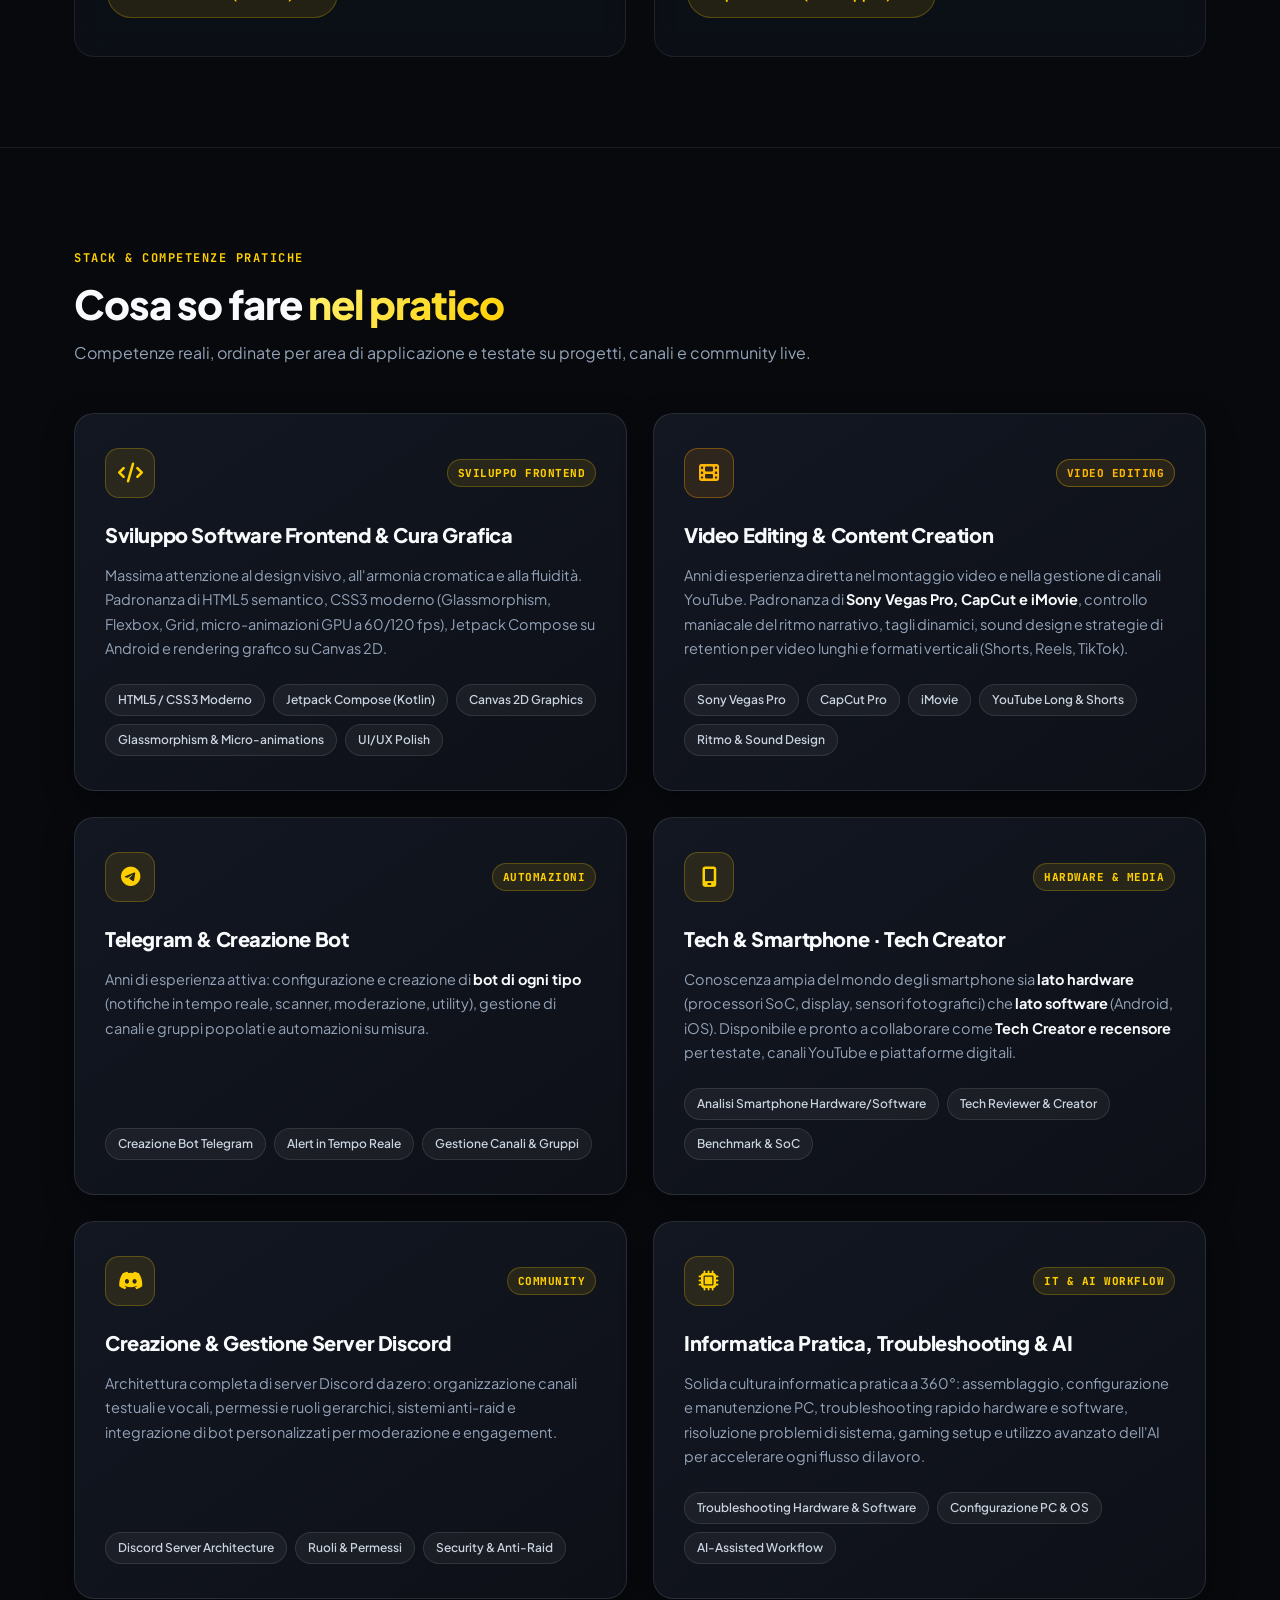
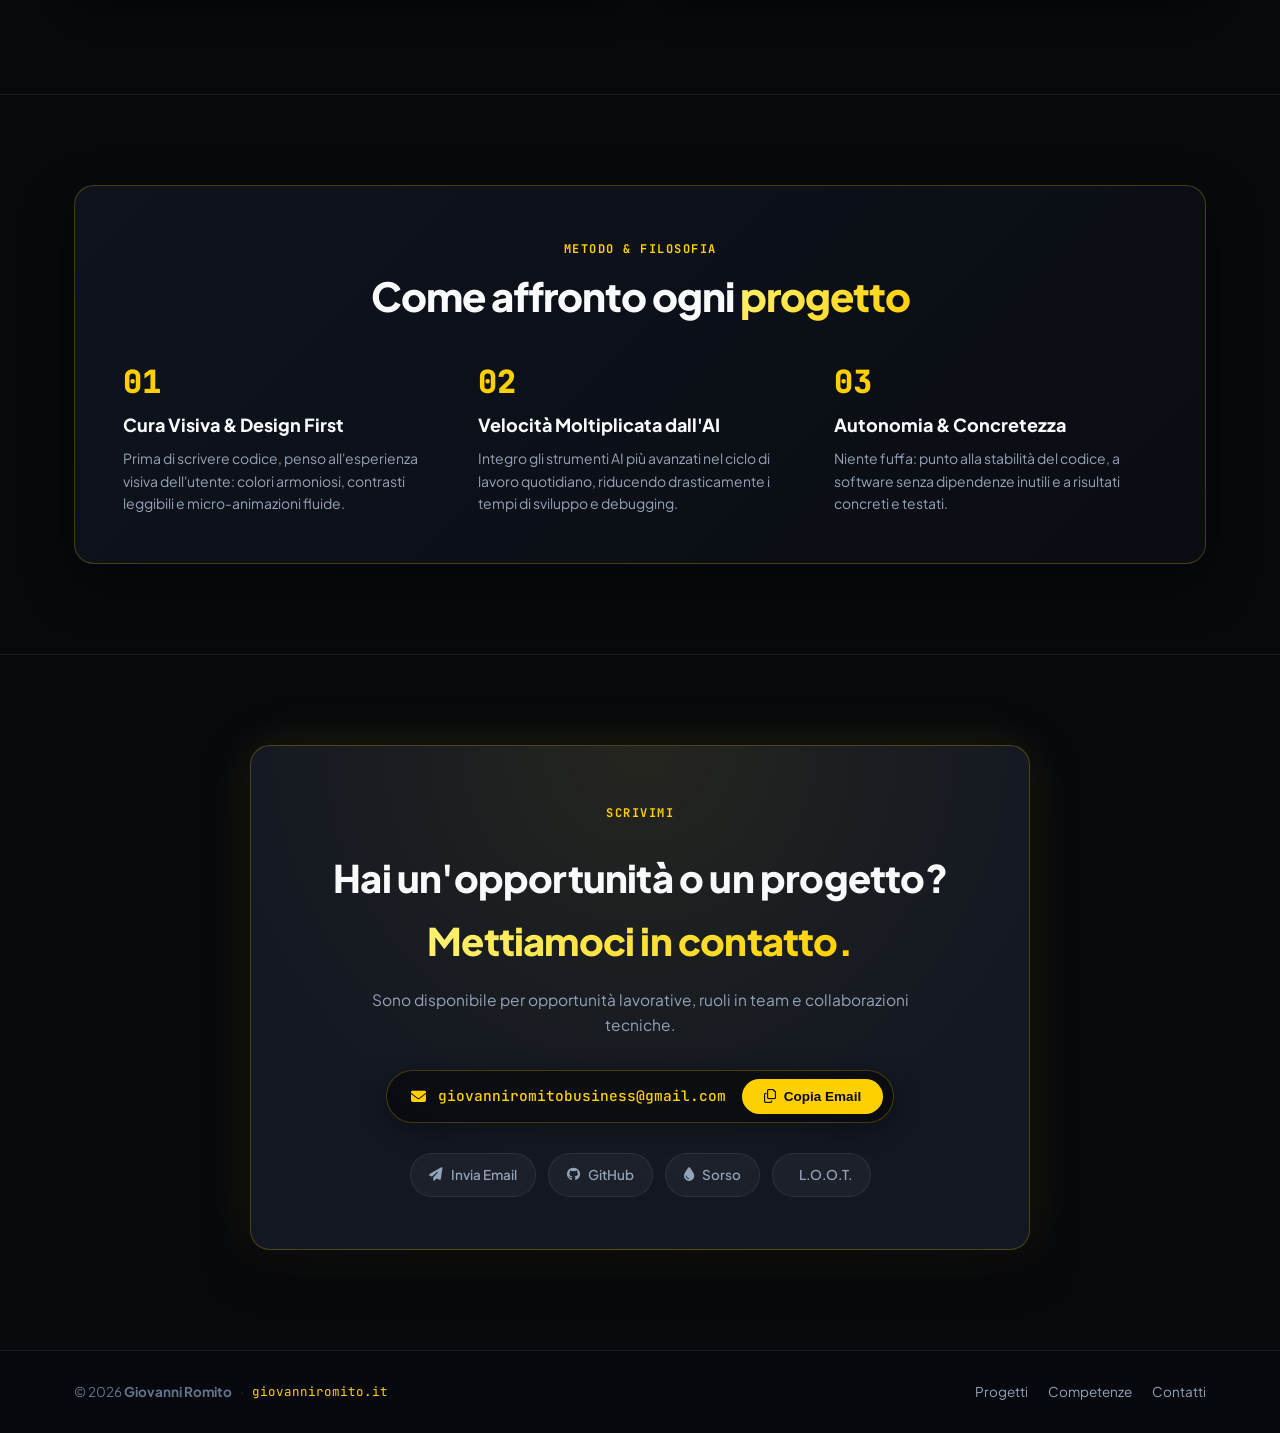
==== commit 2a848398: "Mobile optimization, clean responsive layout and cache-busting v5.0" ====
--- a/giovanni/index.html
+++ b/giovanni/index.html
@@ -17,7 +17,7 @@
   <!-- Font Awesome 6 Icons -->
   <link rel="stylesheet" href="https://cdnjs.cloudflare.com/ajax/libs/font-awesome/6.5.1/css/all.min.css" crossorigin="anonymous" referrerpolicy="no-referrer">
 
-  <link rel="stylesheet" href="stile.css">
+  <link rel="stylesheet" href="stile.css?v=5.0">
 </head>
 <body>
 
@@ -537,6 +537,6 @@
     </div>
   </footer>
 
-  <script src="script.js"></script>
+  <script src="script.js?v=5.0"></script>
 </body>
 </html>
--- a/giovanni/stile.css
+++ b/giovanni/stile.css
@@ -789,34 +789,34 @@
   font-size: 12px;
   color: var(--testo-soffuso);
 }
-
 .progetto-pulsante-box {
   margin-top: auto;
 }
 
 /* ==================== GRIGLIA COMPETENZE PULITA & ANIMATA ==================== */
 .sezione-competenze {
-  padding: 90px 0;
+  padding: 95px 0;
   border-top: 1px solid var(--bordo-sottile);
+  position: relative;
 }
 
 .griglia-competenze-pulita {
   display: grid;
   grid-template-columns: repeat(2, 1fr);
-  gap: 24px;
+  gap: 26px;
 }
 
 .scheda-skill-ordinata {
-  background: radial-gradient(350px circle at var(--mouse-x, -200px) var(--mouse-y, -200px), rgba(255, 208, 0, 0.09), transparent 75%), var(--sfondo-card);
-  backdrop-filter: blur(14px);
-  -webkit-backdrop-filter: blur(14px);
-  border: 1px solid var(--bordo-sottile);
+  background: #10141D;
+  background: linear-gradient(145deg, #131722 0%, #0D1017 100%);
+  border: 1px solid rgba(255, 255, 255, 0.1);
   border-radius: var(--radius-lg);
-  padding: 32px 28px;
+  padding: 34px 30px;
   display: flex;
   flex-direction: column;
   position: relative;
   overflow: hidden;
+  box-shadow: 0 10px 30px rgba(0, 0, 0, 0.4);
   transition: transform 0.35s cubic-bezier(0.16, 1, 0.3, 1),
               border-color 0.35s ease,
               box-shadow 0.35s ease;
@@ -839,8 +839,7 @@
 .scheda-skill-ordinata:hover {
   transform: translateY(-6px) translateZ(0);
   border-color: var(--giallo-border-hover);
-  box-shadow: var(--ombra-card), 0 0 30px rgba(255, 208, 0, 0.15);
-  background-color: var(--sfondo-hover);
+  box-shadow: 0 18px 45px rgba(0, 0, 0, 0.6), 0 0 30px rgba(255, 208, 0, 0.2);
 }
 
 .scheda-skill-ordinata:hover::before {
@@ -851,12 +850,12 @@
   display: flex;
   align-items: center;
   justify-content: space-between;
-  margin-bottom: 18px;
+  margin-bottom: 20px;
 }
 
 .skill-icona-box {
-  width: 48px;
-  height: 48px;
+  width: 50px;
+  height: 50px;
   border-radius: var(--radius-md);
   background: var(--giallo-subtle);
   border: 1px solid var(--giallo-border);
@@ -884,32 +883,32 @@
   font-size: 11px;
   font-weight: 750;
   color: var(--giallo-primario);
-  background: rgba(255, 208, 0, 0.08);
+  background: rgba(255, 208, 0, 0.1);
   border: 1px solid var(--giallo-border);
-  padding: 3px 9px;
+  padding: 4px 10px;
   border-radius: var(--radius-pill);
   letter-spacing: 0.5px;
 }
 
 .badge-video {
   color: #FFB703;
-  background: rgba(255, 183, 3, 0.08);
-  border-color: rgba(255, 183, 3, 0.3);
+  background: rgba(255, 183, 3, 0.1);
+  border-color: rgba(255, 183, 3, 0.35);
 }
 
 .scheda-skill-ordinata h3 {
-  font-size: 19px;
-  font-weight: 750;
+  font-size: 20px;
+  font-weight: 800;
   letter-spacing: -0.4px;
   margin-bottom: 12px;
   color: var(--testo-principale);
 }
 
 .scheda-skill-ordinata p {
-  font-size: 14px;
+  font-size: 14.5px;
   color: var(--testo-secondario);
-  line-height: 1.65;
-  margin-bottom: 22px;
+  line-height: 1.68;
+  margin-bottom: 24px;
   flex-grow: 1;
 }
 
@@ -920,17 +919,17 @@
 .skill-tags {
   display: flex;
   flex-wrap: wrap;
-  gap: 7px;
+  gap: 8px;
   margin-top: auto;
 }
 
 .skill-tags span {
-  background: rgba(255, 255, 255, 0.04);
-  border: 1px solid rgba(255, 255, 255, 0.08);
+  background: rgba(255, 255, 255, 0.05);
+  border: 1px solid rgba(255, 255, 255, 0.1);
   color: #CBD5E1;
-  font-size: 11.5px;
+  font-size: 12px;
   font-weight: 550;
-  padding: 4px 10px;
+  padding: 5px 12px;
   border-radius: var(--radius-pill);
   transition: all 0.25s ease;
 }
@@ -1154,7 +1153,7 @@
   transform: translateY(0);
 }
 
-/* ==================== RESPONSIVE DESIGN ==================== */
+/* ==================== RESPONSIVE DESIGN & MOBILE OPTIMIZATION ==================== */
 @media (max-width: 980px) {
   .hero-split {
     grid-template-columns: 1fr;
@@ -1162,19 +1161,18 @@
   }
   .griglia-progetti-duo {
     grid-template-columns: 1fr;
-  }
-  .pilastro-punti-griglia {
+    gap: 22px;
+  }
+  .griglia-competenze-pulita {
     grid-template-columns: 1fr;
-  }
-  .mini-griglia-sub-skills {
-    grid-template-columns: repeat(2, 1fr);
+    gap: 20px;
   }
   .metodo-steps-griglia {
     grid-template-columns: 1fr;
-    gap: 24px;
+    gap: 20px;
   }
   .metodo-box {
-    padding: 32px 22px;
+    padding: 32px 20px;
   }
   .badge-ruolo-nav {
     display: none;
@@ -1182,17 +1180,62 @@
 }
 
 @media (max-width: 768px) {
+  .contenitore {
+    padding: 0 18px;
+  }
+  .sezione-hero {
+    padding: 50px 0 45px;
+  }
+  .hero-titolo {
+    font-size: 32px;
+    letter-spacing: -0.8px;
+  }
+  .hero-sottotitolo {
+    font-size: 14.5px;
+    line-height: 1.6;
+  }
+  .hero-pulsanti {
+    flex-direction: column;
+    width: 100%;
+  }
+  .hero-pulsanti .btn {
+    width: 100%;
+  }
+  .hero-ticker-competenze {
+    gap: 8px 12px;
+  }
+  .ticker-sep {
+    display: none;
+  }
+  .ticker-item {
+    background: rgba(255, 255, 255, 0.04);
+    padding: 6px 12px;
+    border-radius: var(--radius-pill);
+    border: 1px solid var(--bordo-sottile);
+    font-size: 12px;
+  }
+  .scheda-hub-vetrina {
+    padding: 18px;
+  }
+  .hub-tabs {
+    grid-template-columns: repeat(3, 1fr);
+  }
+  .tab-hub-btn {
+    padding: 6px 2px;
+    font-size: 11px;
+  }
   .nav-voci {
     display: none;
     position: absolute;
     top: 72px;
     left: 0;
     width: 100%;
-    background: var(--sfondo-superficie);
+    background: #0E121A;
     border-bottom: 1px solid var(--bordo-sottile);
     flex-direction: column;
-    padding: 22px;
-    gap: 16px;
+    padding: 24px;
+    gap: 18px;
+    box-shadow: 0 20px 40px rgba(0, 0, 0, 0.7);
   }
   .nav-voci.aperto {
     display: flex;
@@ -1200,14 +1243,26 @@
   .menu-toggle {
     display: block;
   }
-  .pilastro-card {
-    padding: 28px 20px;
-  }
-  .mini-griglia-sub-skills {
-    grid-template-columns: 1fr;
+  .card-progetto-grande {
+    padding: 26px 20px;
+  }
+  .card-progetto-inner h3 {
+    font-size: 20px;
+  }
+  .scheda-skill-ordinata {
+    padding: 24px 20px;
+  }
+  .scheda-skill-ordinata h3 {
+    font-size: 18px;
+  }
+  .scheda-skill-ordinata p {
+    font-size: 13.5px;
   }
   .contatti-card {
-    padding: 38px 18px;
+    padding: 34px 18px;
+  }
+  .contatti-card h2 {
+    font-size: 24px;
   }
   .box-email {
     flex-direction: column;
@@ -1216,6 +1271,9 @@
     gap: 14px;
     width: 100%;
   }
+  .email-indirizzo {
+    font-size: 13px;
+  }
   .btn-copia-email {
     width: 100%;
     justify-content: center;
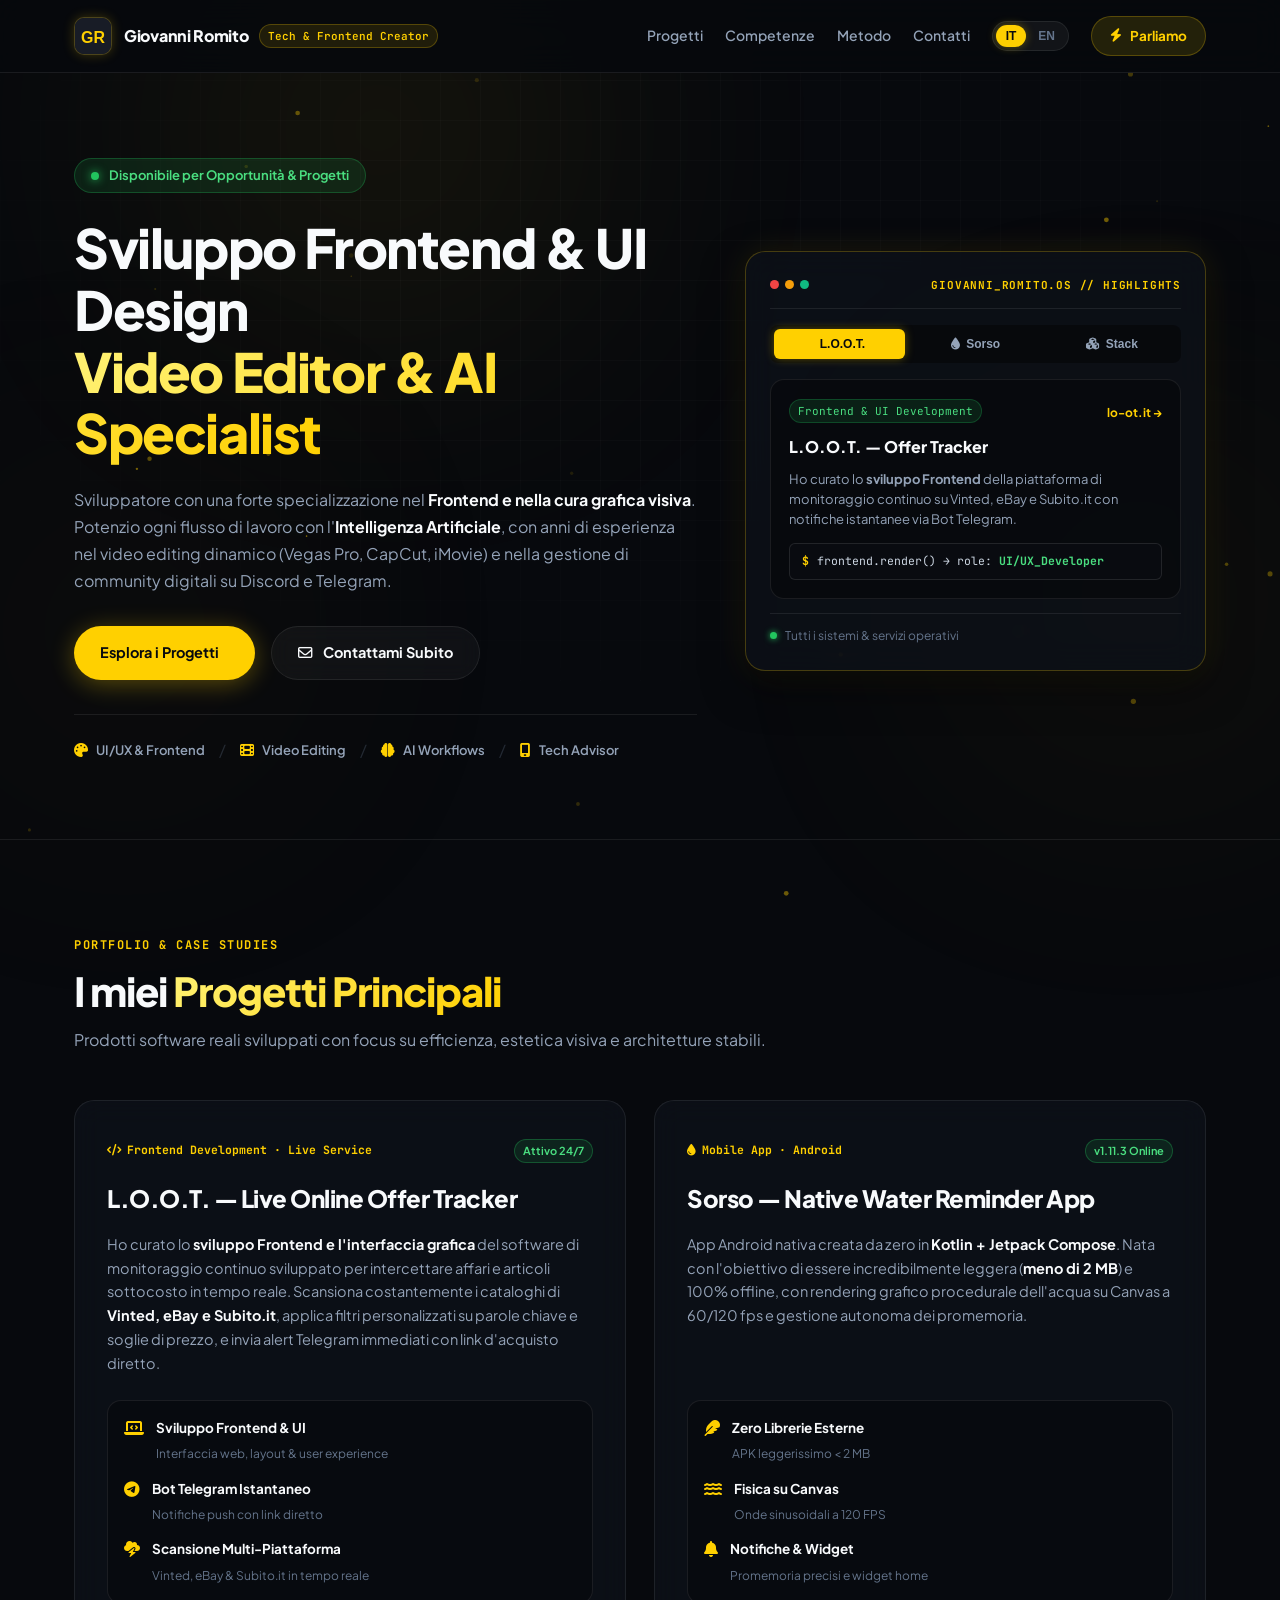
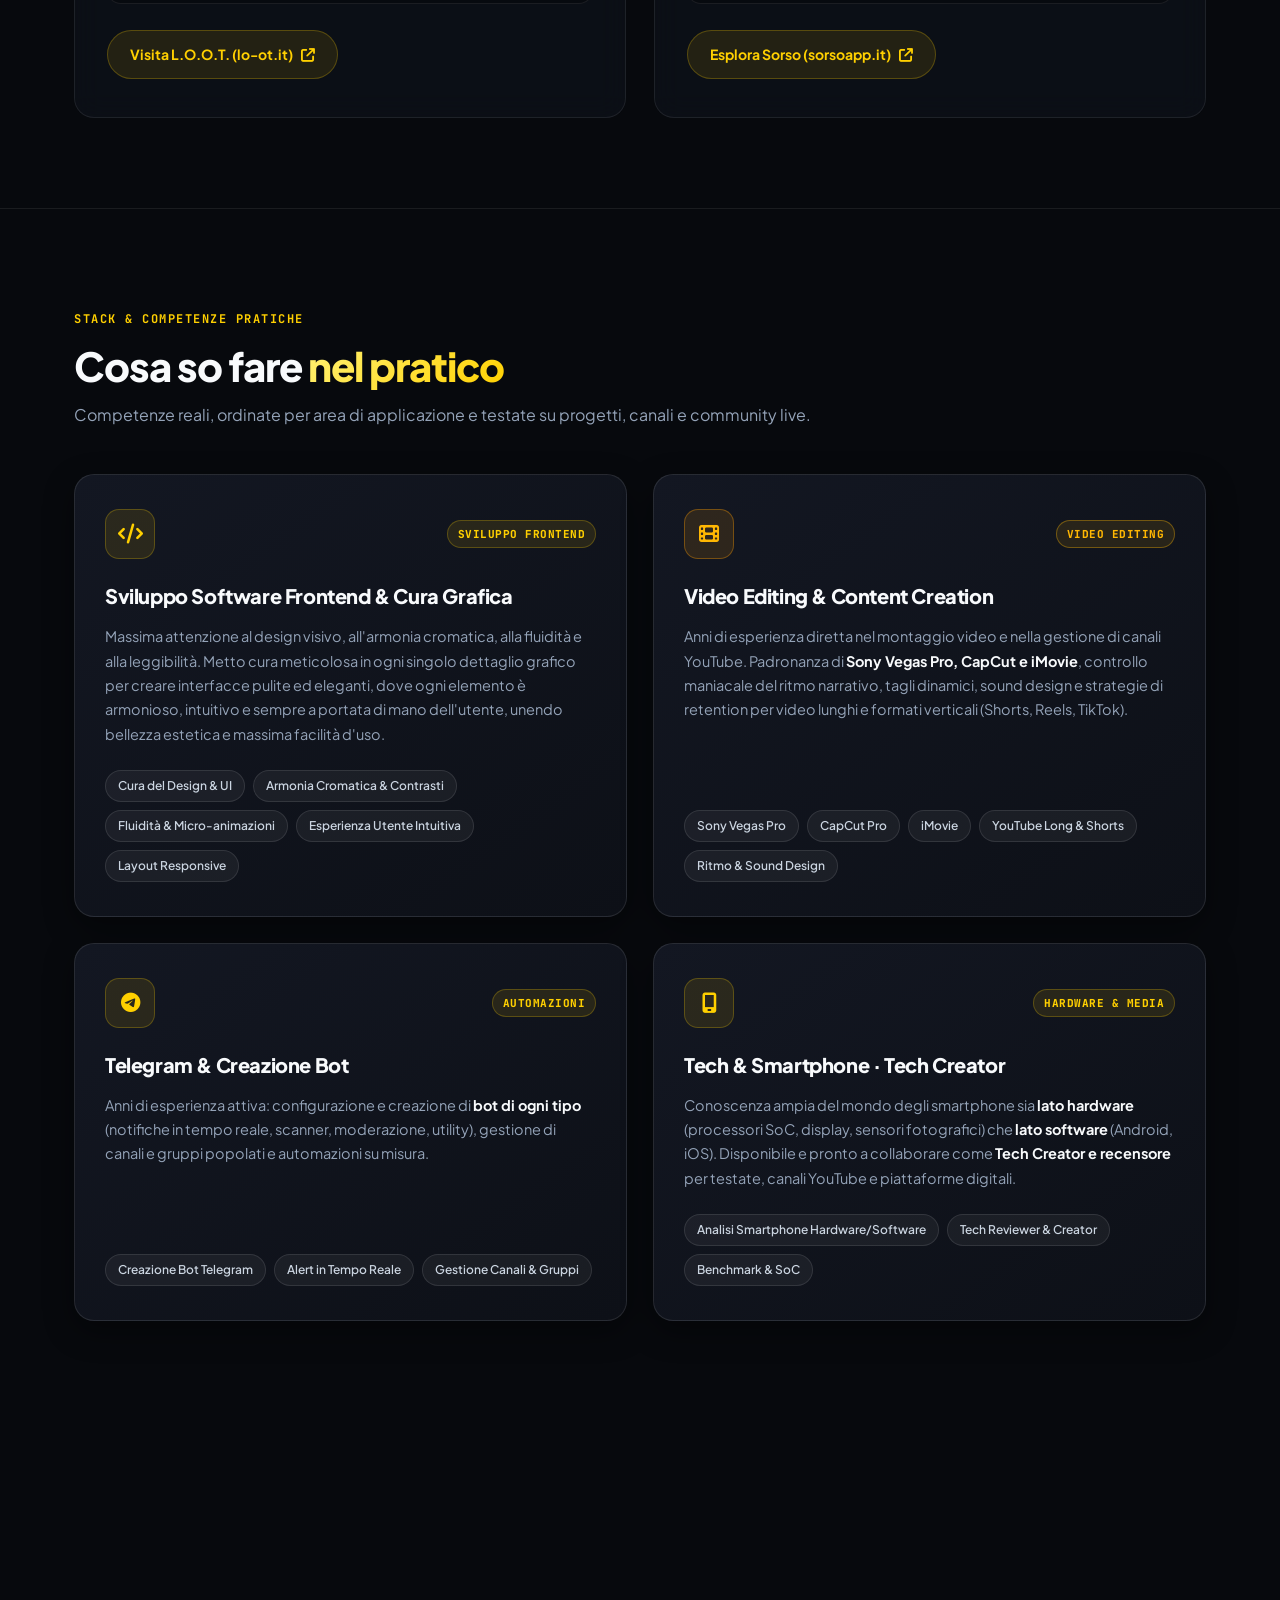
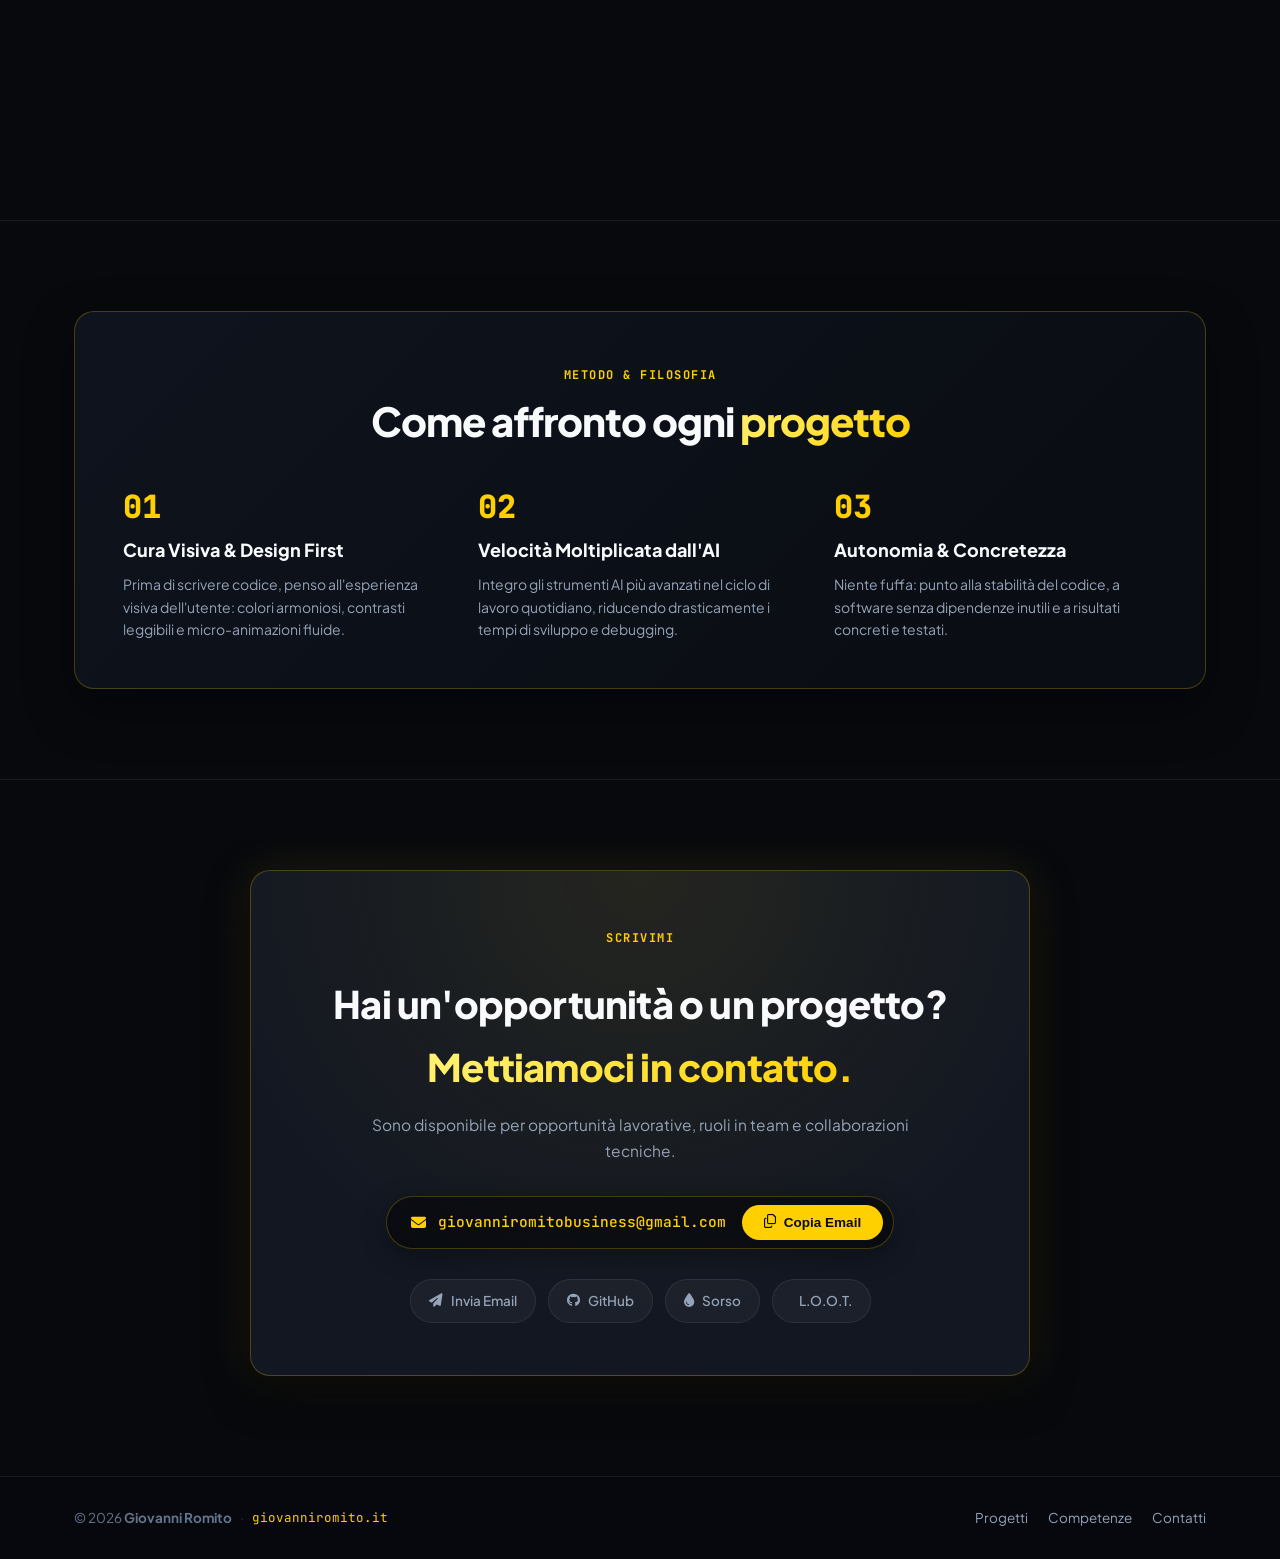
==== commit 363daa08: "Update main hero title and frontend skill description, bump cache-buster v6.0" ====
--- a/giovanni/index.html
+++ b/giovanni/index.html
@@ -17,7 +17,7 @@
   <!-- Font Awesome 6 Icons -->
   <link rel="stylesheet" href="https://cdnjs.cloudflare.com/ajax/libs/font-awesome/6.5.1/css/all.min.css" crossorigin="anonymous" referrerpolicy="no-referrer">
 
-  <link rel="stylesheet" href="stile.css?v=5.0">
+  <link rel="stylesheet" href="stile.css?v=6.0">
 </head>
 <body>
 
@@ -86,9 +86,8 @@
           </div>
 
           <h1 class="hero-titolo rivela">
-            <span data-i18n="hero_titolo_1">Creo prodotti digitali,</span><br>
-            <span class="testo-giallo" data-i18n="hero_titolo_2">interfacce grafiche</span><br>
-            <span data-i18n="hero_titolo_3">& video ad alto impatto.</span>
+            <span data-i18n="hero_titolo_1">Sviluppo Frontend & UI Design</span><br>
+            <span class="testo-giallo" data-i18n="hero_titolo_2">Video Editor & AI Specialist</span>
           </h1>
 
           <p class="hero-sottotitolo rivela" data-i18n="hero_sottotitolo">
@@ -339,14 +338,14 @@
             </div>
             <h3 data-i18n="skill_frontend_titolo">Sviluppo Software Frontend & Cura Grafica</h3>
             <p data-i18n="skill_frontend_desc">
-              Massima attenzione al design visivo, all'armonia cromatica e alla fluidità. Padronanza di HTML5 semantico, CSS3 moderno (Glassmorphism, Flexbox, Grid, micro-animazioni GPU a 60/120 fps), Jetpack Compose su Android e rendering grafico su Canvas 2D.
+              Massima attenzione al design visivo, all'armonia cromatica, alla fluidità e alla leggibilità. Metto cura meticolosa in ogni singolo dettaglio grafico per creare interfacce pulite ed eleganti, dove ogni elemento è armonioso, intuitivo e sempre a portata di mano dell'utente, unendo bellezza estetica e massima facilità d'uso.
             </p>
             <div class="skill-tags">
-              <span>HTML5 / CSS3 Moderno</span>
-              <span>Jetpack Compose (Kotlin)</span>
-              <span>Canvas 2D Graphics</span>
-              <span>Glassmorphism & Micro-animations</span>
-              <span>UI/UX Polish</span>
+              <span>Cura del Design & UI</span>
+              <span>Armonia Cromatica & Contrasti</span>
+              <span>Fluidità & Micro-animazioni</span>
+              <span>Esperienza Utente Intuitiva</span>
+              <span>Layout Responsive</span>
             </div>
           </div>
 
@@ -537,6 +536,6 @@
     </div>
   </footer>
 
-  <script src="script.js?v=5.0"></script>
+  <script src="script.js?v=6.0"></script>
 </body>
 </html>
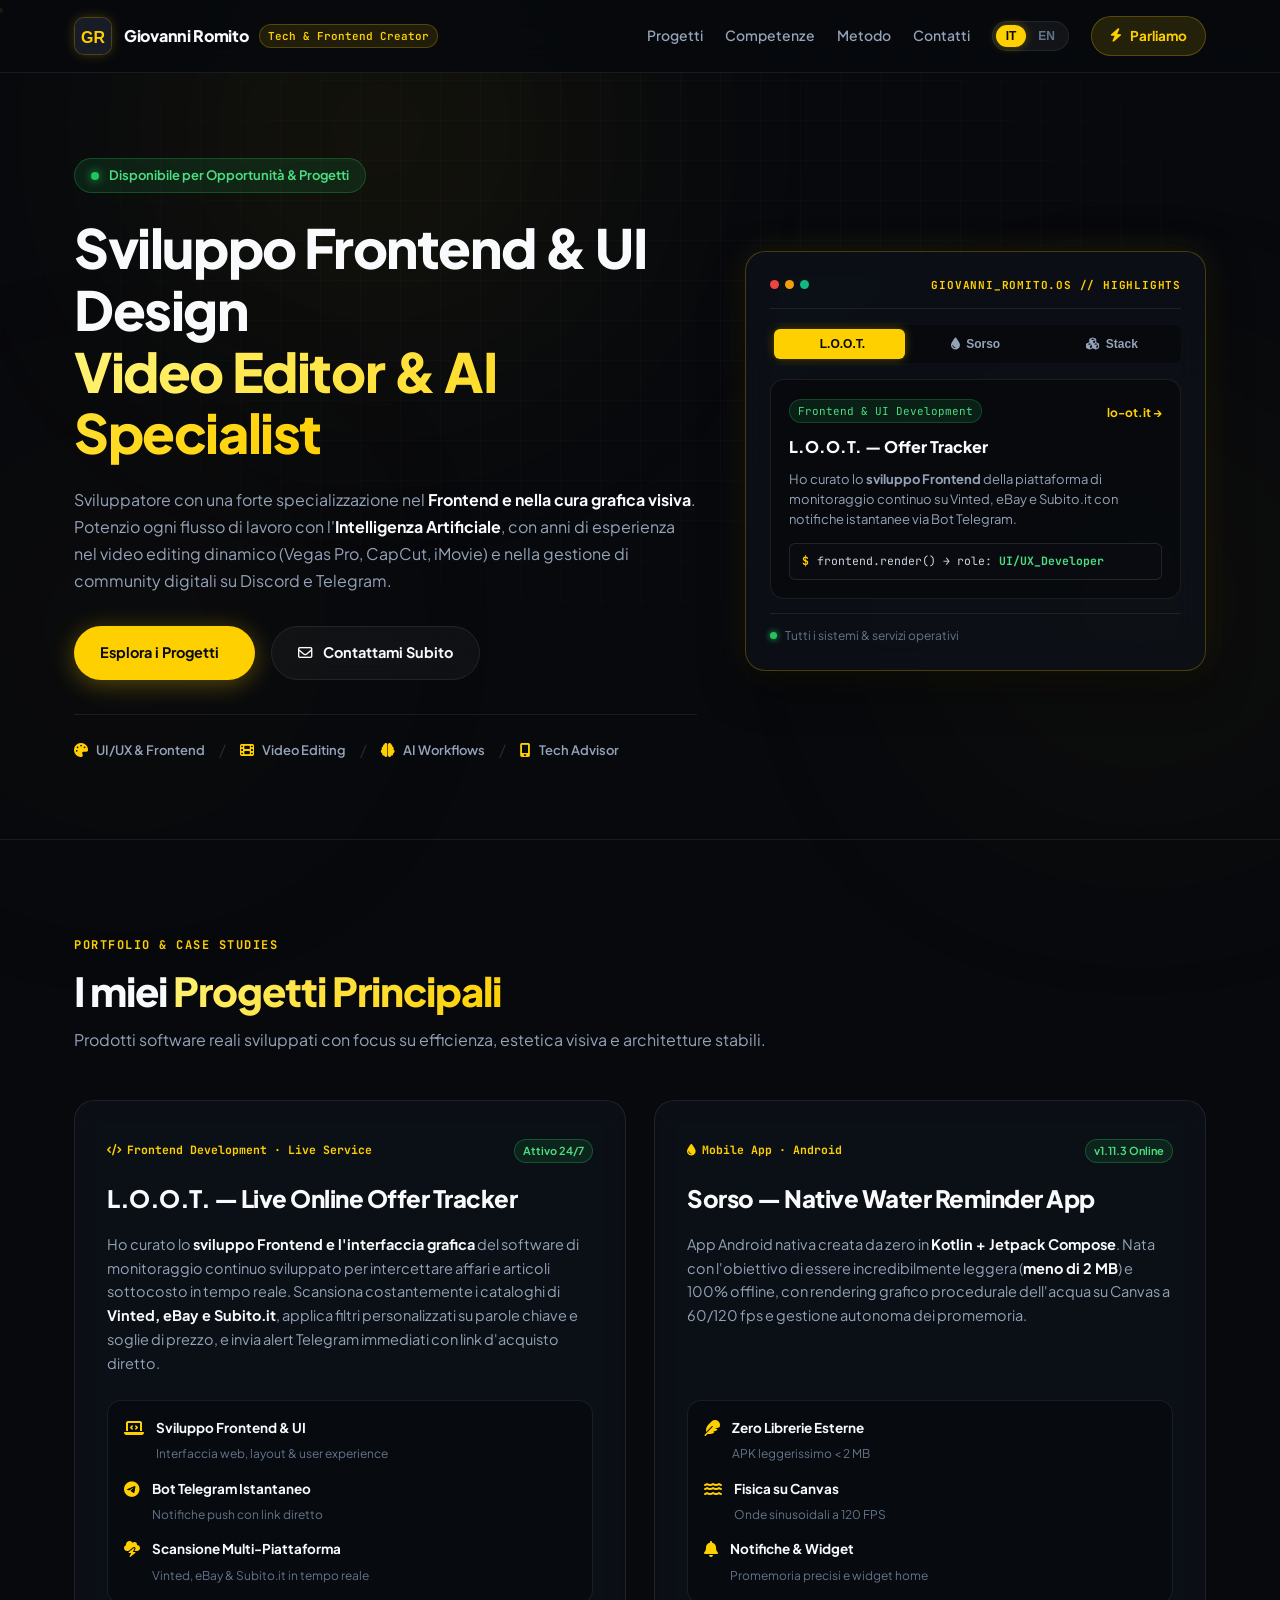
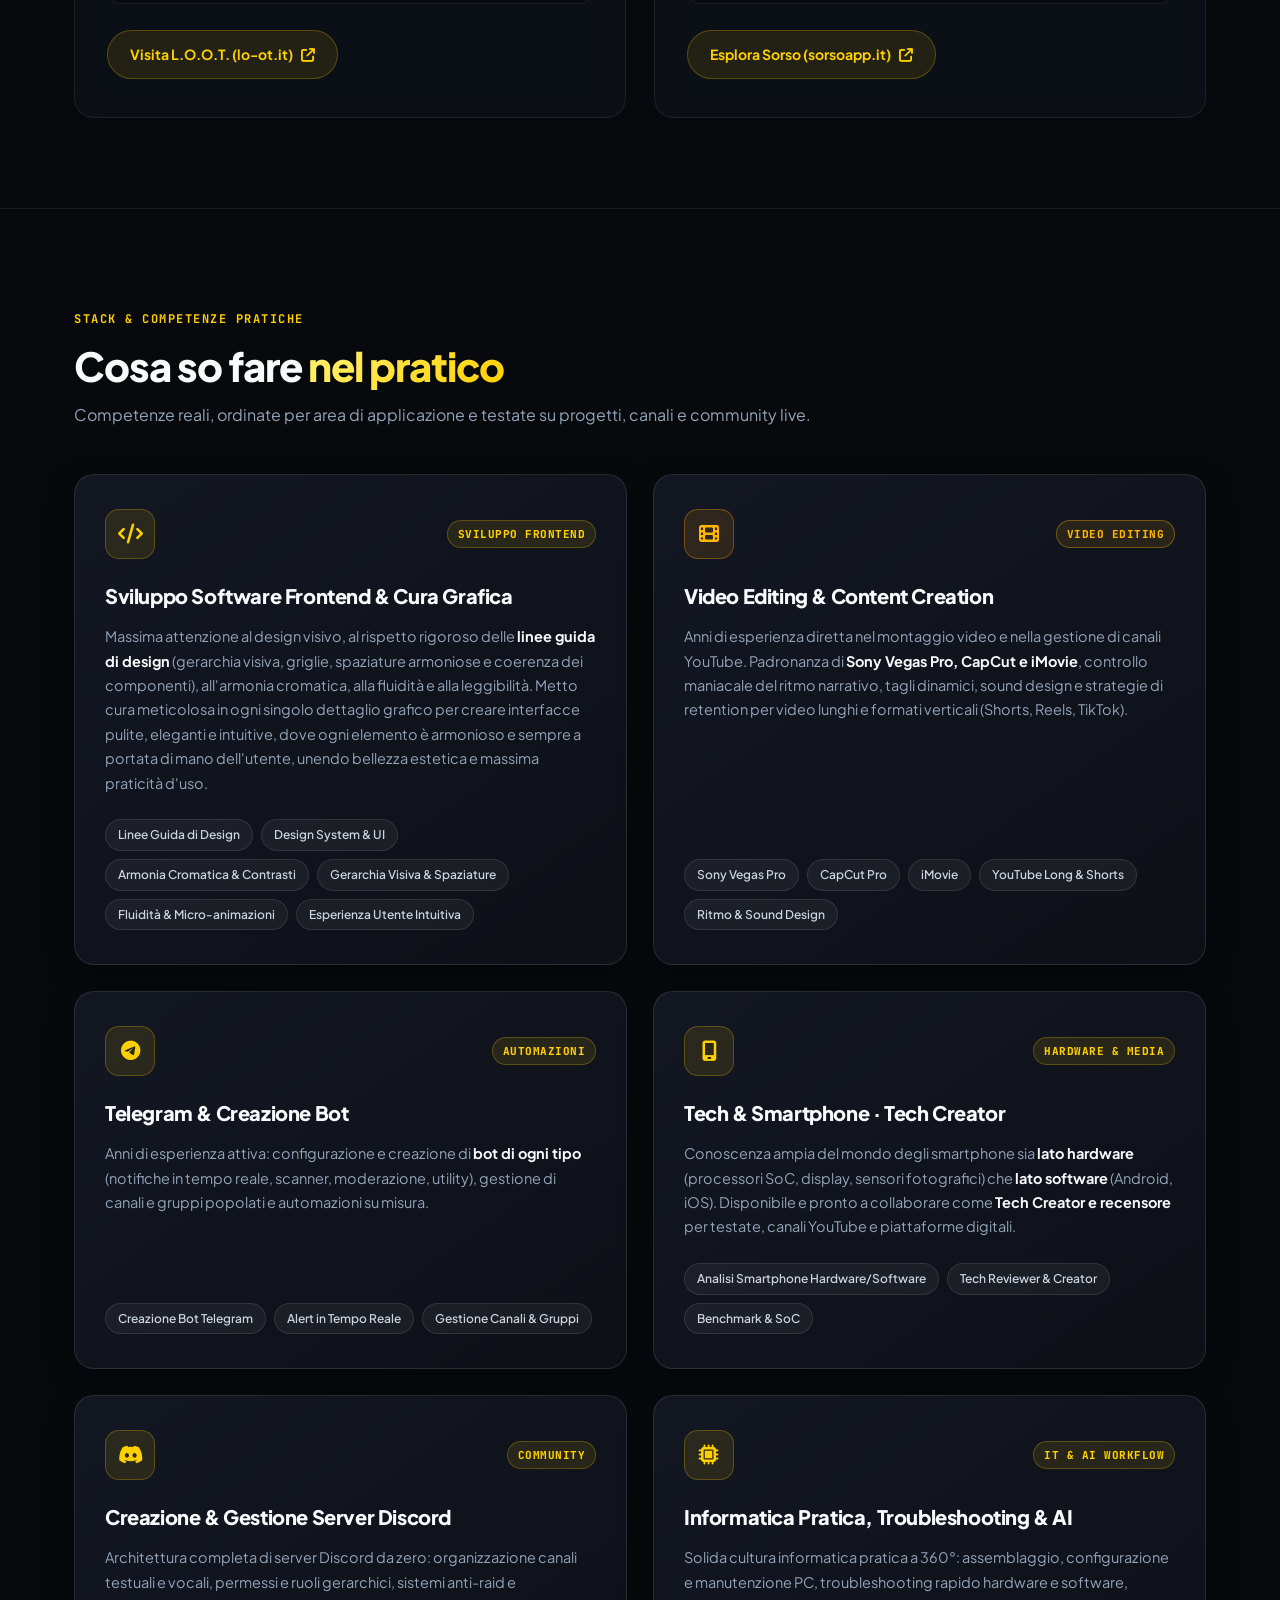
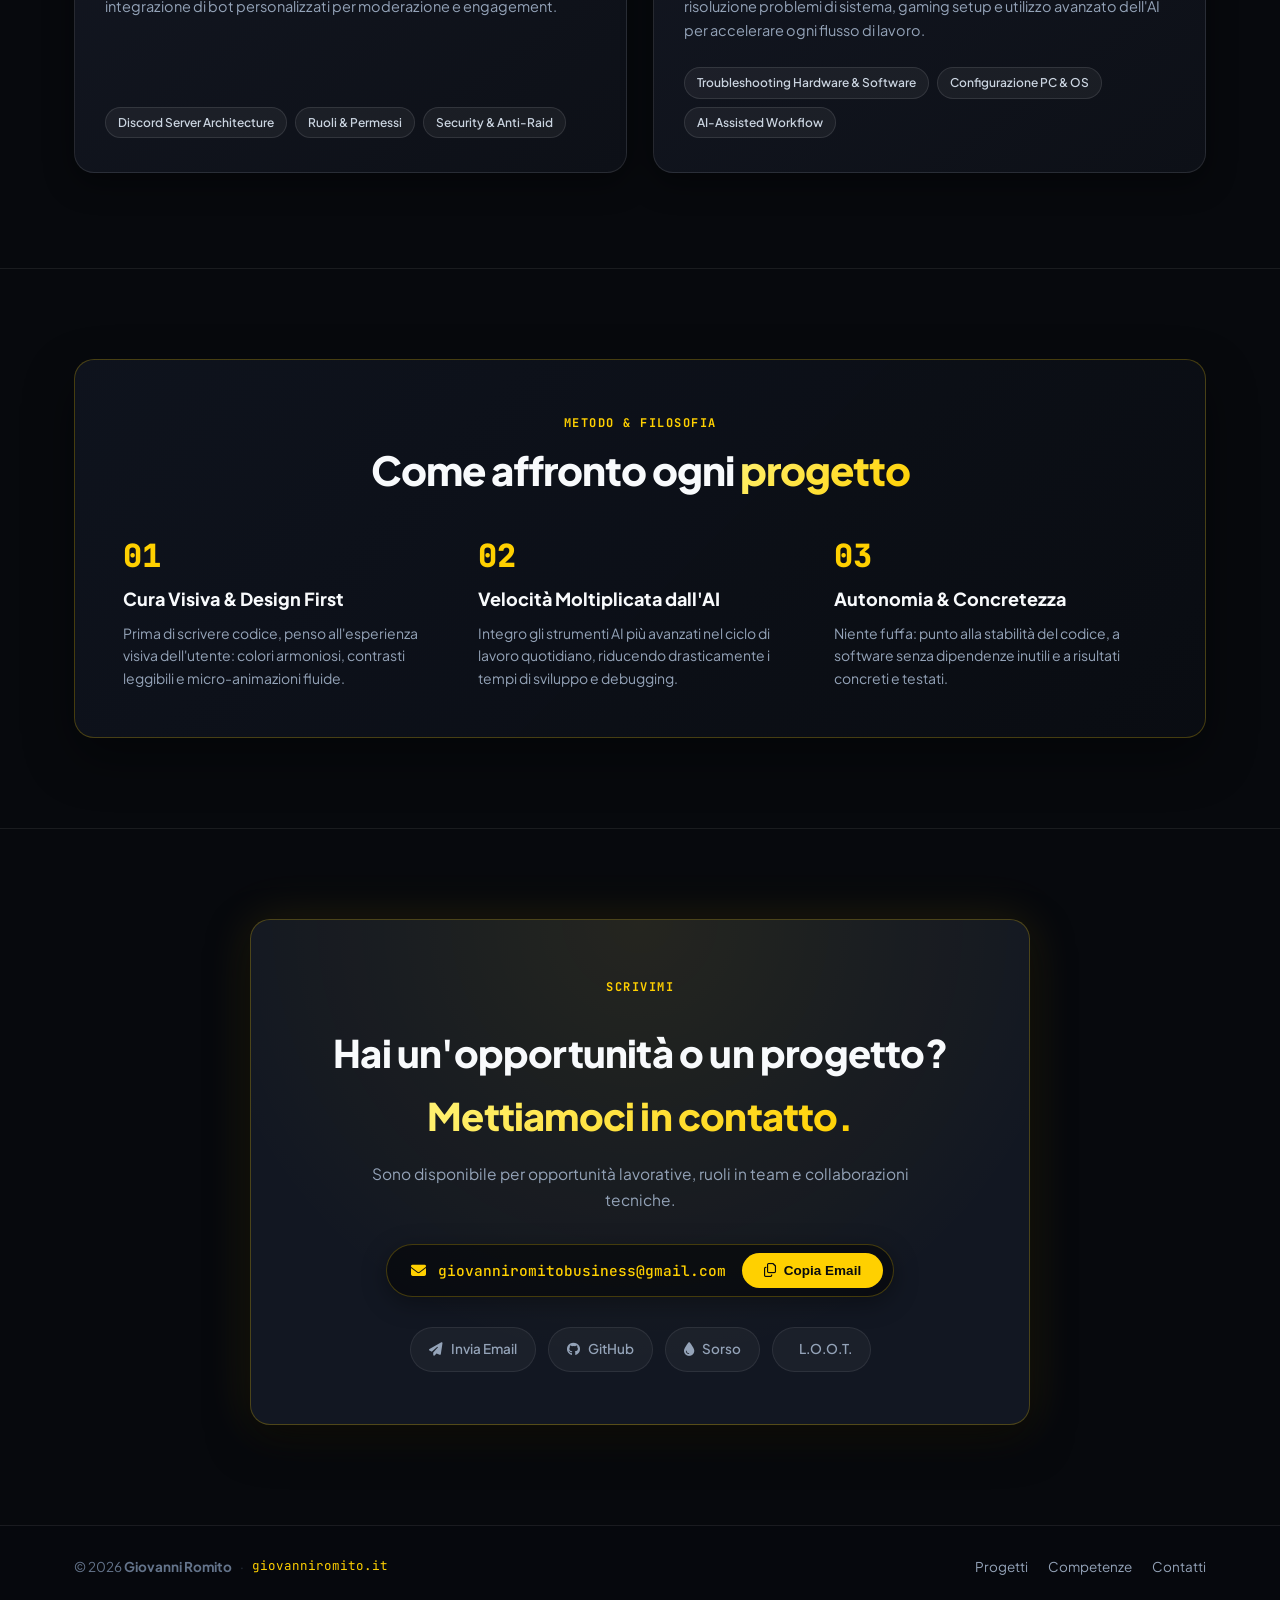
==== commit 23e3bd45: "Add design guidelines and UI system focus to frontend skill card" ====
--- a/giovanni/index.html
+++ b/giovanni/index.html
@@ -17,7 +17,7 @@
   <!-- Font Awesome 6 Icons -->
   <link rel="stylesheet" href="https://cdnjs.cloudflare.com/ajax/libs/font-awesome/6.5.1/css/all.min.css" crossorigin="anonymous" referrerpolicy="no-referrer">
 
-  <link rel="stylesheet" href="stile.css?v=6.0">
+  <link rel="stylesheet" href="stile.css?v=7.0">
 </head>
 <body>
 
@@ -338,14 +338,15 @@
             </div>
             <h3 data-i18n="skill_frontend_titolo">Sviluppo Software Frontend & Cura Grafica</h3>
             <p data-i18n="skill_frontend_desc">
-              Massima attenzione al design visivo, all'armonia cromatica, alla fluidità e alla leggibilità. Metto cura meticolosa in ogni singolo dettaglio grafico per creare interfacce pulite ed eleganti, dove ogni elemento è armonioso, intuitivo e sempre a portata di mano dell'utente, unendo bellezza estetica e massima facilità d'uso.
+              Massima attenzione al design visivo, al rispetto rigoroso delle <strong>linee guida di design</strong> (gerarchia visiva, griglie, spaziature armoniose e coerenza dei componenti), all'armonia cromatica, alla fluidità e alla leggibilità. Metto cura meticolosa in ogni singolo dettaglio grafico per creare interfacce pulite, eleganti e intuitive, dove ogni elemento è armonioso e sempre a portata di mano dell'utente, unendo bellezza estetica e massima praticità d'uso.
             </p>
             <div class="skill-tags">
-              <span>Cura del Design & UI</span>
+              <span>Linee Guida di Design</span>
+              <span>Design System & UI</span>
               <span>Armonia Cromatica & Contrasti</span>
+              <span>Gerarchia Visiva & Spaziature</span>
               <span>Fluidità & Micro-animazioni</span>
               <span>Esperienza Utente Intuitiva</span>
-              <span>Layout Responsive</span>
             </div>
           </div>
 
@@ -536,6 +537,6 @@
     </div>
   </footer>
 
-  <script src="script.js?v=6.0"></script>
+  <script src="script.js?v=7.0"></script>
 </body>
 </html>
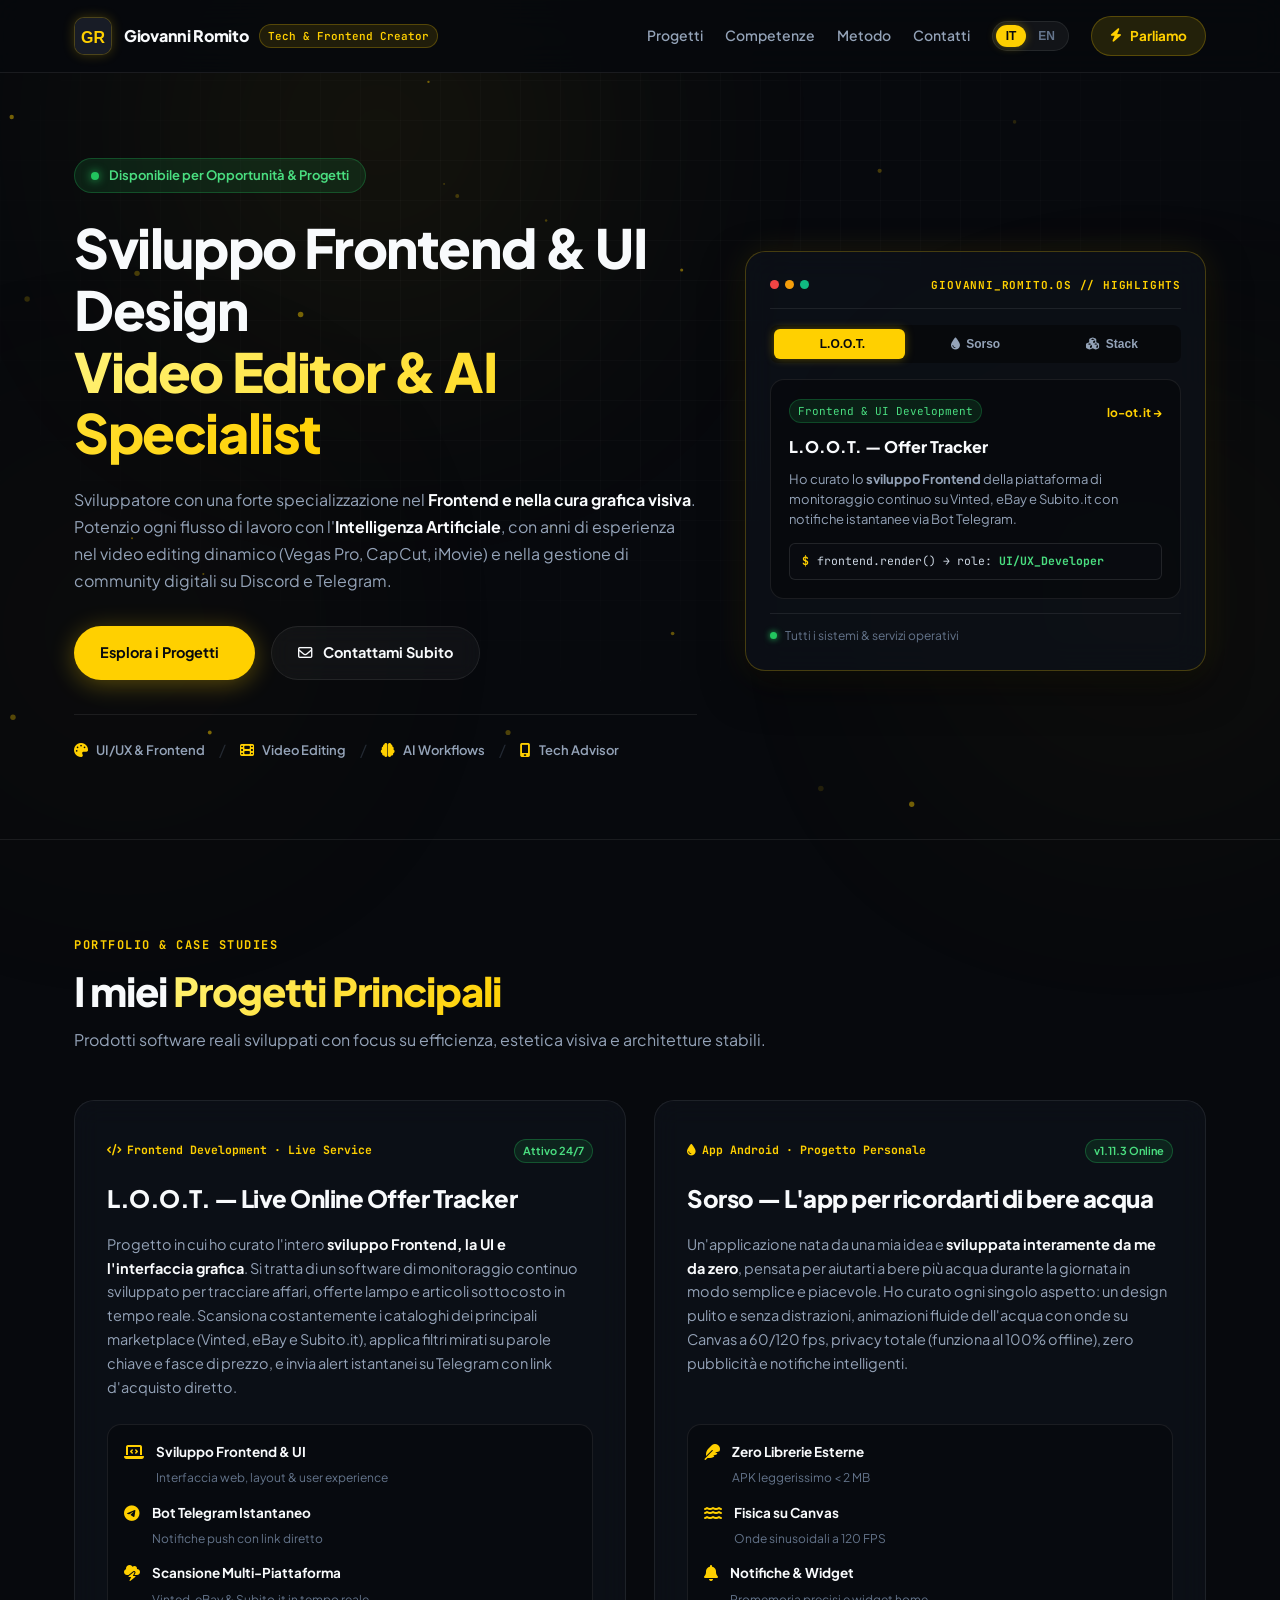
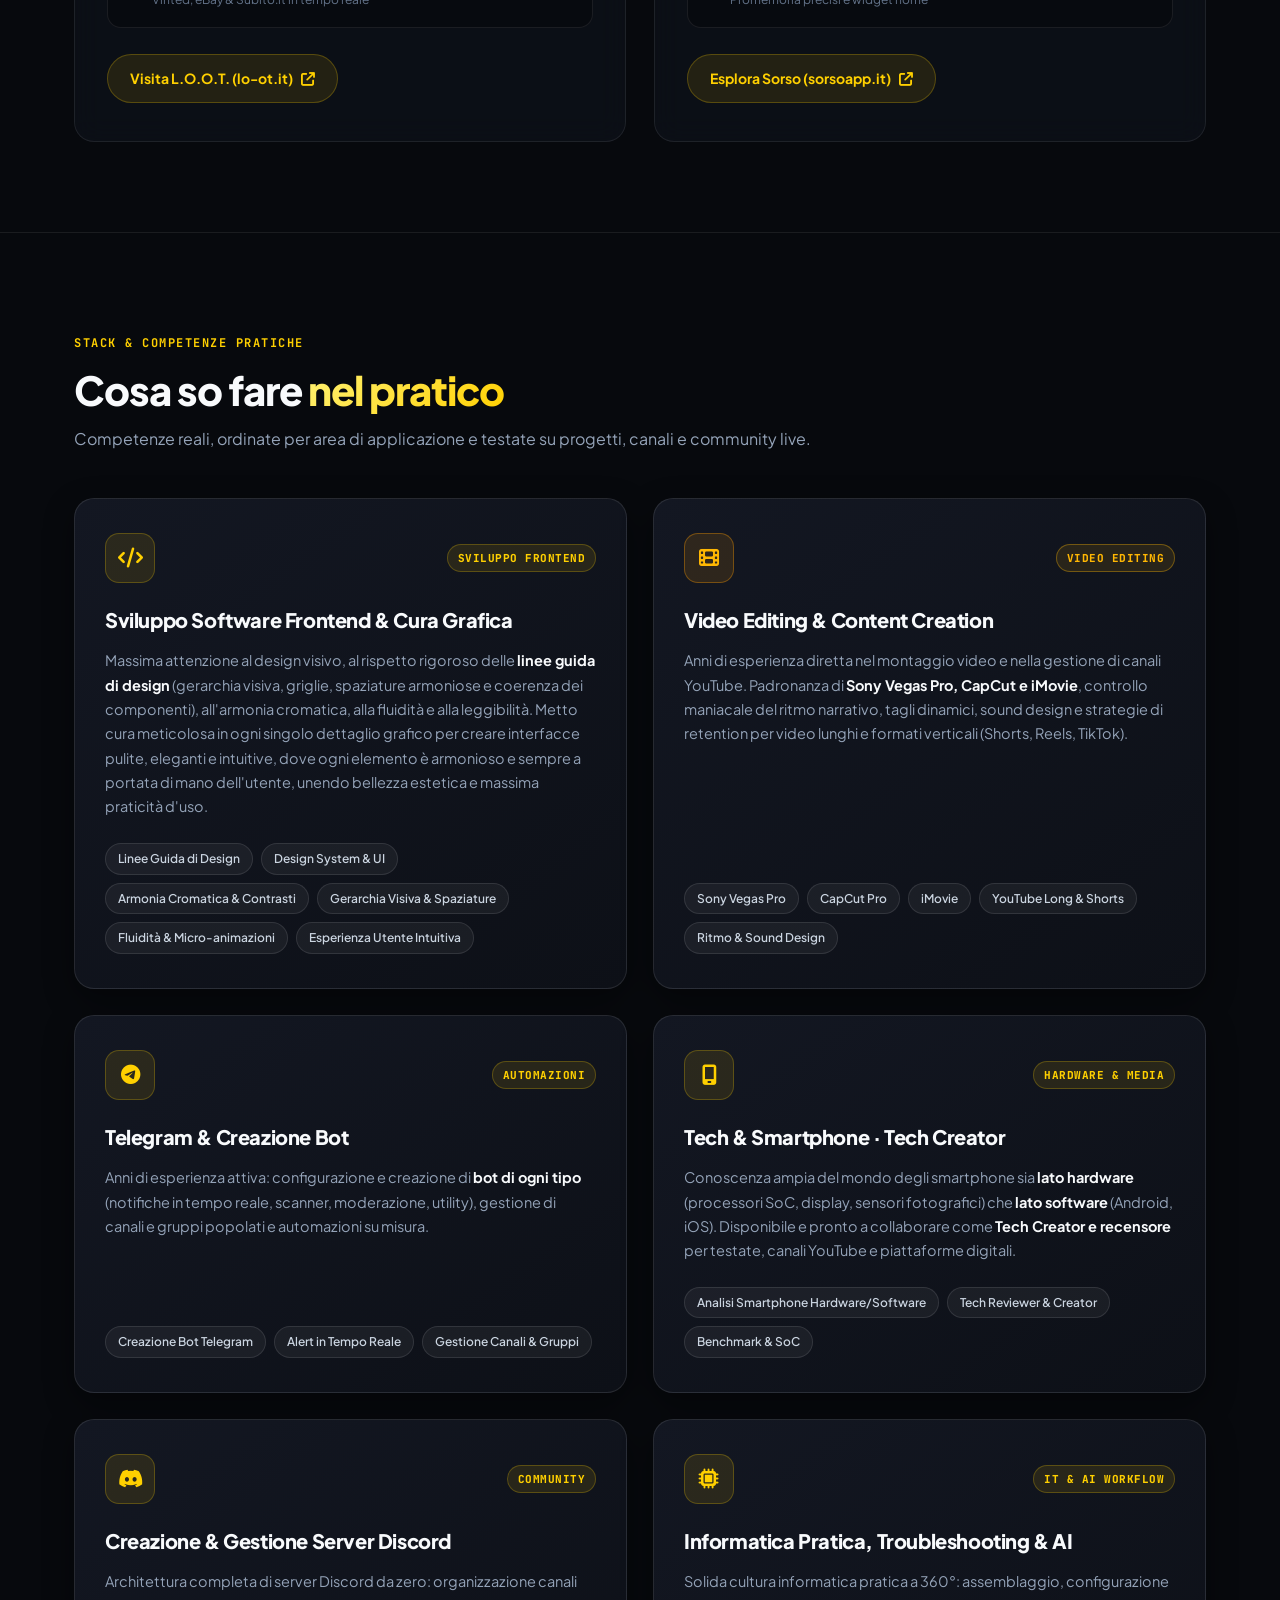
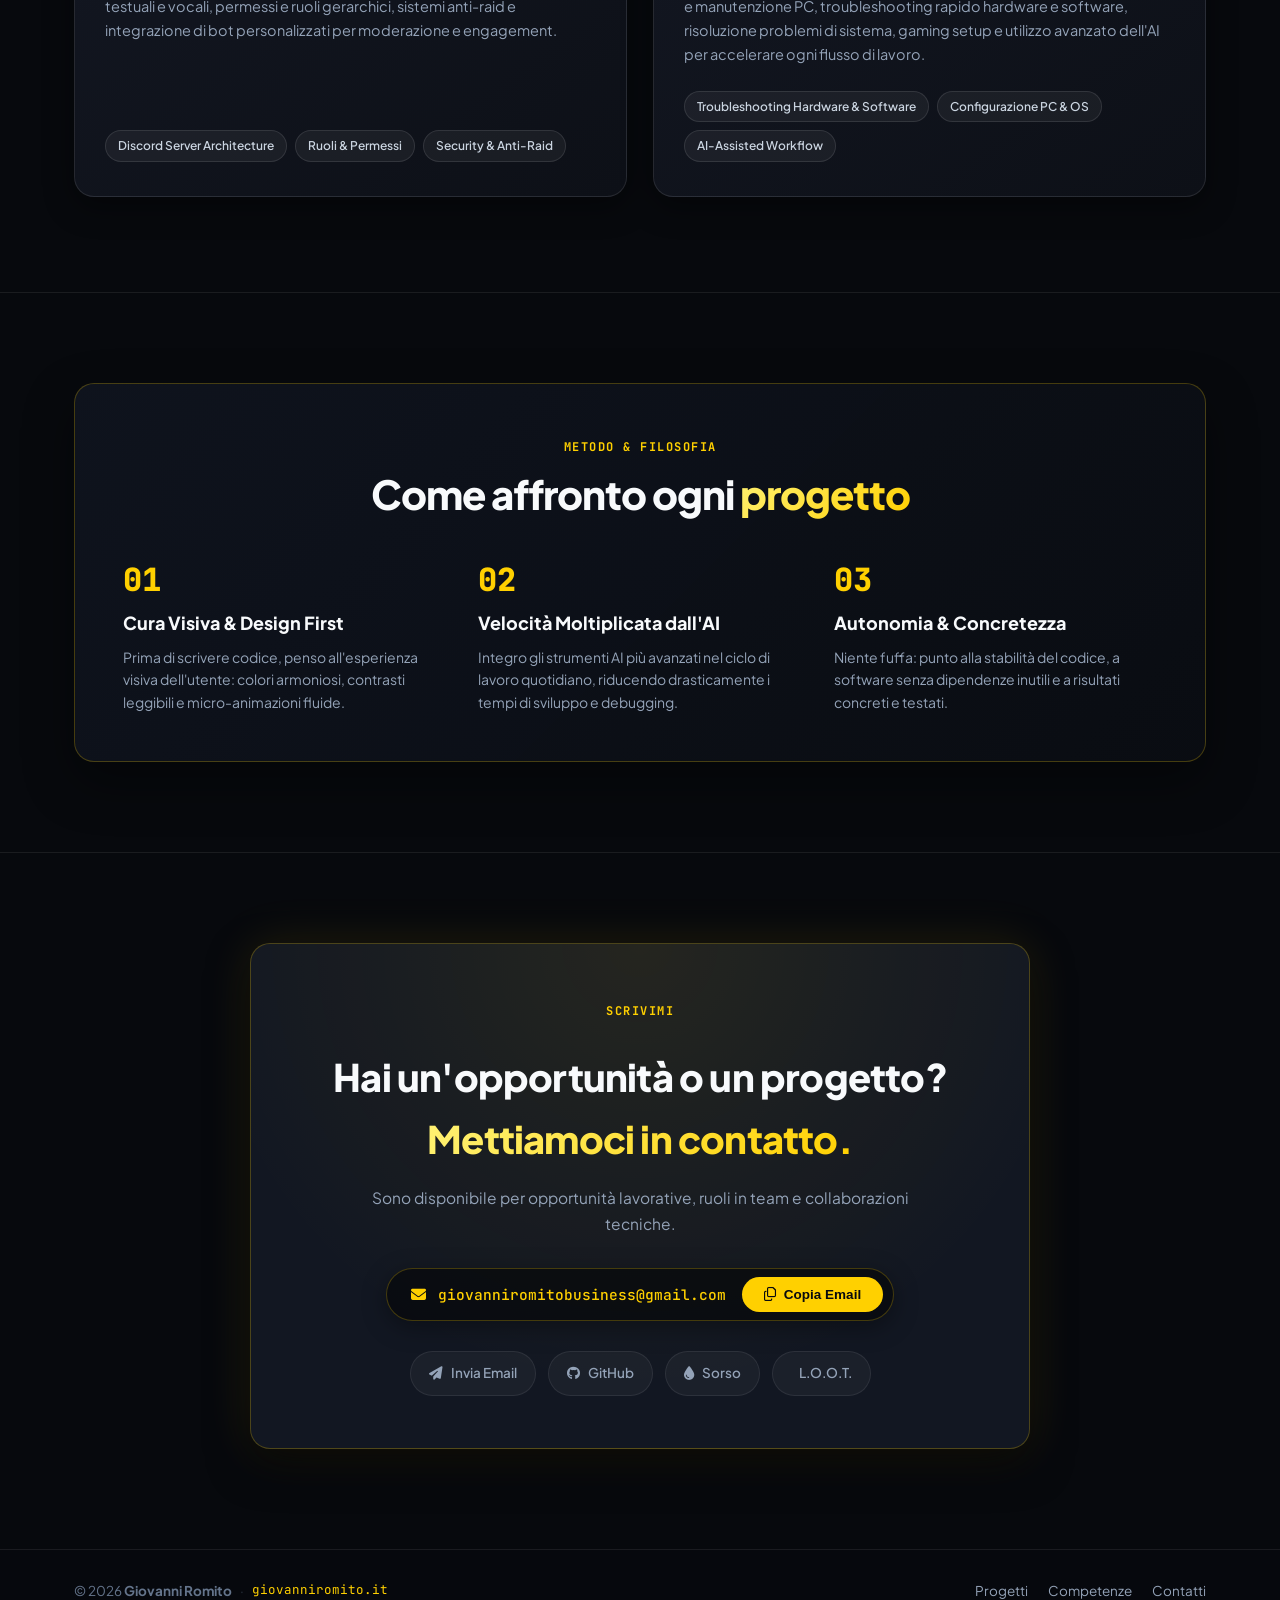
==== commit 7e7fe008: "Update detailed project descriptions for LOOT and Sorso in IT and EN" ====
--- a/giovanni/index.html
+++ b/giovanni/index.html
@@ -17,7 +17,7 @@
   <!-- Font Awesome 6 Icons -->
   <link rel="stylesheet" href="https://cdnjs.cloudflare.com/ajax/libs/font-awesome/6.5.1/css/all.min.css" crossorigin="anonymous" referrerpolicy="no-referrer">
 
-  <link rel="stylesheet" href="stile.css?v=7.0">
+  <link rel="stylesheet" href="stile.css?v=8.0">
 </head>
 <body>
 
@@ -223,7 +223,7 @@
               <h3>L.O.O.T. — Live Online Offer Tracker</h3>
 
               <p class="progetto-testo-lungo" data-i18n="loot_desc">
-                Ho curato lo <strong>sviluppo Frontend e l'interfaccia grafica</strong> del software di monitoraggio continuo sviluppato per intercettare affari e articoli sottocosto in tempo reale. Scansiona costantemente i cataloghi di <strong>Vinted, eBay e Subito.it</strong>, applica filtri personalizzati su parole chiave e soglie di prezzo, e invia alert Telegram immediati con link d'acquisto diretto.
+                Progetto in cui ho curato l'intero <strong>sviluppo Frontend, la UI e l'interfaccia grafica</strong>. Si tratta di un software di monitoraggio continuo sviluppato per tracciare affari, offerte lampo e articoli sottocosto in tempo reale. Scansiona costantemente i cataloghi dei principali marketplace (Vinted, eBay e Subito.it), applica filtri mirati su parole chiave e fasce di prezzo, e invia alert istantanei su Telegram con link d'acquisto diretto.
               </p>
 
               <!-- Caratteristiche Chiave a Matrice -->
@@ -266,14 +266,14 @@
             <div class="card-progetto-inner">
               
               <div class="progetto-badge-linea">
-                <span class="tag-categoria"><i class="fa-solid fa-droplet"></i> Mobile App · Android</span>
+                <span class="tag-categoria"><i class="fa-solid fa-droplet"></i> App Android · Progetto Personale</span>
                 <span class="badge-stato-verde">v1.11.3 Online</span>
               </div>
 
-              <h3>Sorso — Native Water Reminder App</h3>
+              <h3 data-i18n="sorso_titolo">Sorso — L'app per ricordarti di bere acqua</h3>
 
               <p class="progetto-testo-lungo" data-i18n="sorso_desc">
-                App Android nativa creata da zero in <strong>Kotlin + Jetpack Compose</strong>. Nata con l'obiettivo di essere incredibilmente leggera (<strong>meno di 2 MB</strong>) e 100% offline, con rendering grafico procedurale dell'acqua su Canvas a 60/120 fps e gestione autonoma dei promemoria.
+                Un'applicazione nata da una mia idea e <strong>sviluppata interamente da me da zero</strong>, pensata per aiutarti a bere più acqua durante la giornata in modo semplice e piacevole. Ho curato ogni singolo aspetto: un design pulito e senza distrazioni, animazioni fluide dell'acqua con onde su Canvas a 60/120 fps, privacy totale (funziona al 100% offline), zero pubblicità e notifiche intelligenti.
               </p>
 
               <!-- Caratteristiche Chiave a Matrice -->
@@ -537,6 +537,6 @@
     </div>
   </footer>
 
-  <script src="script.js?v=7.0"></script>
+  <script src="script.js?v=8.0"></script>
 </body>
 </html>
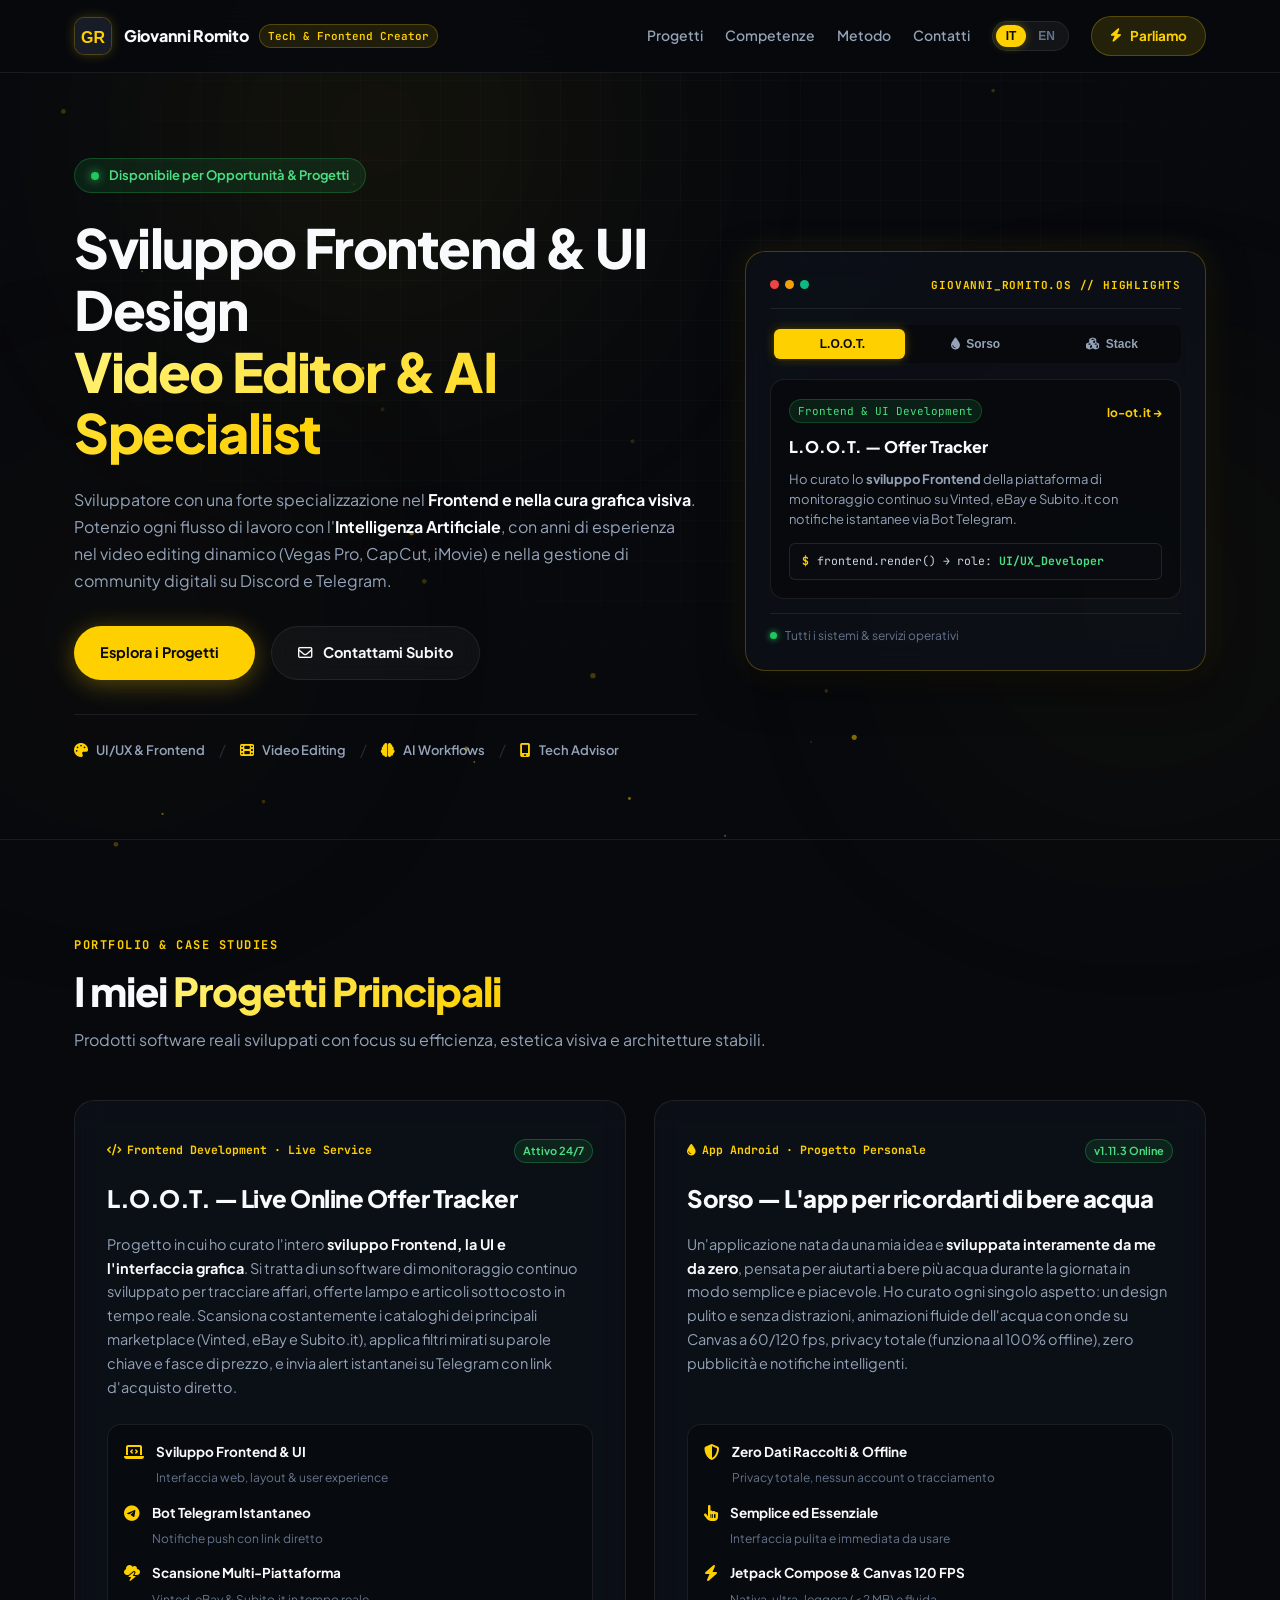
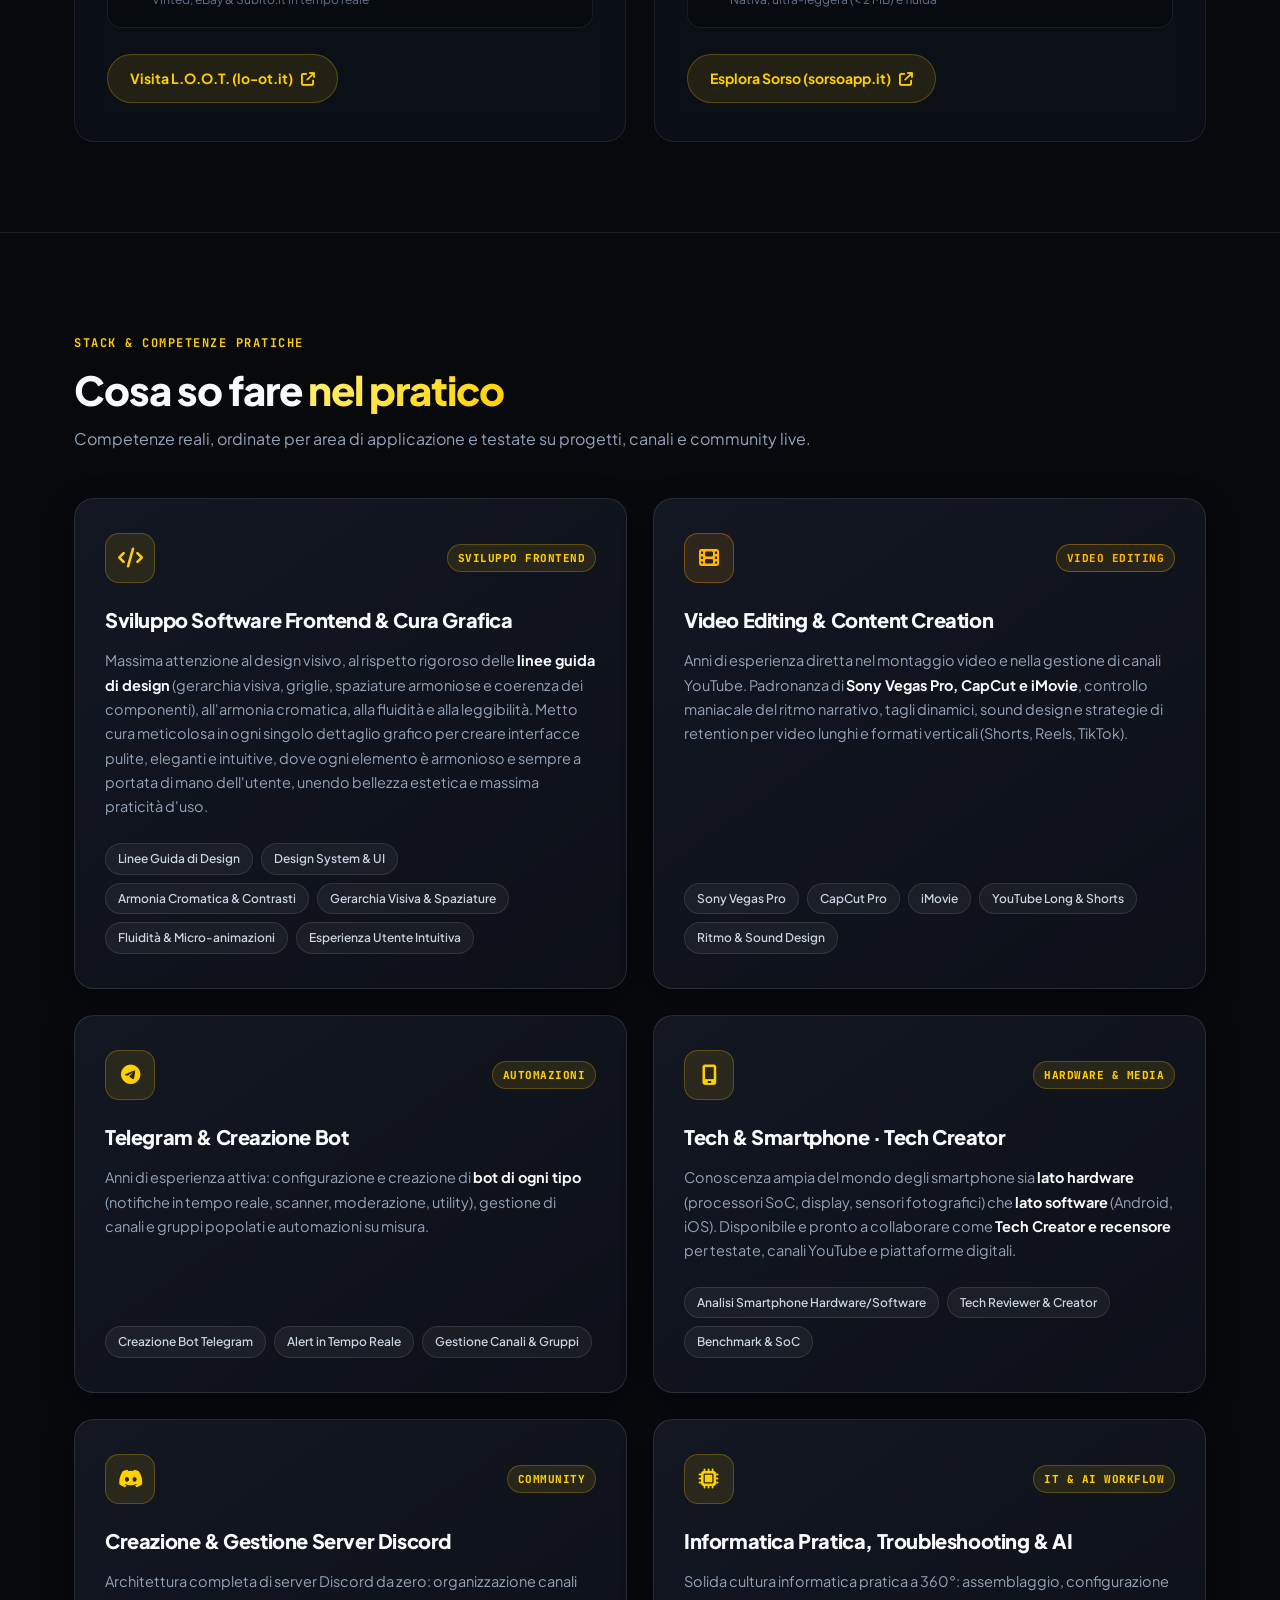
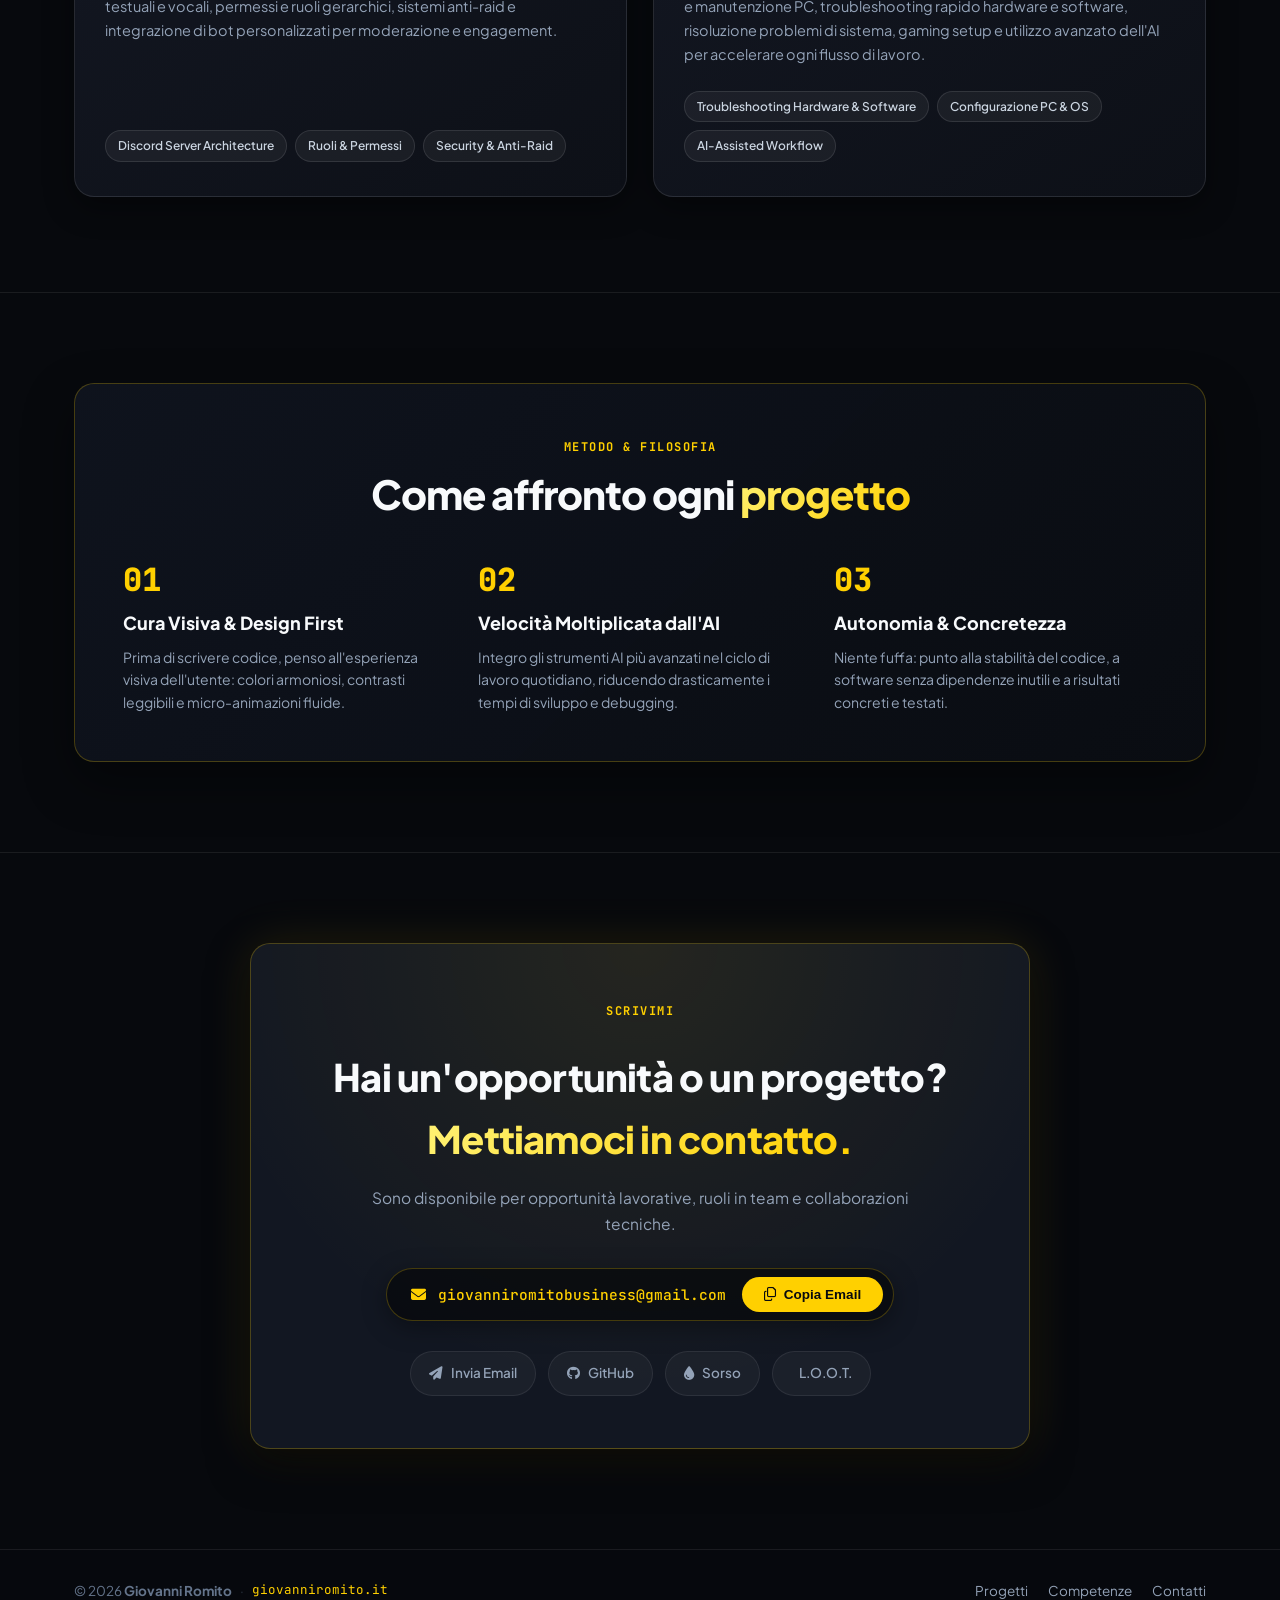
==== commit c9ded5ff: "Update Sorso feature items with zero data collected, simple to use, and Jetpack Compose 120fps" ====
--- a/giovanni/index.html
+++ b/giovanni/index.html
@@ -17,7 +17,7 @@
   <!-- Font Awesome 6 Icons -->
   <link rel="stylesheet" href="https://cdnjs.cloudflare.com/ajax/libs/font-awesome/6.5.1/css/all.min.css" crossorigin="anonymous" referrerpolicy="no-referrer">
 
-  <link rel="stylesheet" href="stile.css?v=8.0">
+  <link rel="stylesheet" href="stile.css?v=9.0">
 </head>
 <body>
 
@@ -279,24 +279,24 @@
               <!-- Caratteristiche Chiave a Matrice -->
               <div class="matrice-caratteristiche">
                 <div class="matrice-item">
-                  <i class="fa-solid fa-feather"></i>
+                  <i class="fa-solid fa-shield-halved"></i>
                   <div>
-                    <strong data-i18n="sorso_feat_1_titolo">Zero Librerie Esterne</strong>
-                    <span data-i18n="sorso_feat_1_desc">APK leggerissimo &lt; 2 MB</span>
+                    <strong data-i18n="sorso_feat_1_titolo">Zero Dati Raccolti & Offline</strong>
+                    <span data-i18n="sorso_feat_1_desc">Privacy totale, nessun account o tracciamento</span>
                   </div>
                 </div>
                 <div class="matrice-item">
-                  <i class="fa-solid fa-water"></i>
+                  <i class="fa-solid fa-hand-pointer"></i>
                   <div>
-                    <strong data-i18n="sorso_feat_2_titolo">Fisica su Canvas</strong>
-                    <span data-i18n="sorso_feat_2_desc">Onde sinusoidali a 120 FPS</span>
+                    <strong data-i18n="sorso_feat_2_titolo">Semplice ed Essenziale</strong>
+                    <span data-i18n="sorso_feat_2_desc">Interfaccia pulita e immediata da usare</span>
                   </div>
                 </div>
                 <div class="matrice-item">
-                  <i class="fa-solid fa-bell"></i>
+                  <i class="fa-solid fa-bolt"></i>
                   <div>
-                    <strong data-i18n="sorso_feat_3_titolo">Notifiche & Widget</strong>
-                    <span data-i18n="sorso_feat_3_desc">Promemoria precisi e widget home</span>
+                    <strong data-i18n="sorso_feat_3_titolo">Jetpack Compose & Canvas 120 FPS</strong>
+                    <span data-i18n="sorso_feat_3_desc">Nativa, ultra-leggera (&lt; 2 MB) e fluida</span>
                   </div>
                 </div>
               </div>
@@ -537,6 +537,6 @@
     </div>
   </footer>
 
-  <script src="script.js?v=8.0"></script>
+  <script src="script.js?v=9.0"></script>
 </body>
 </html>
